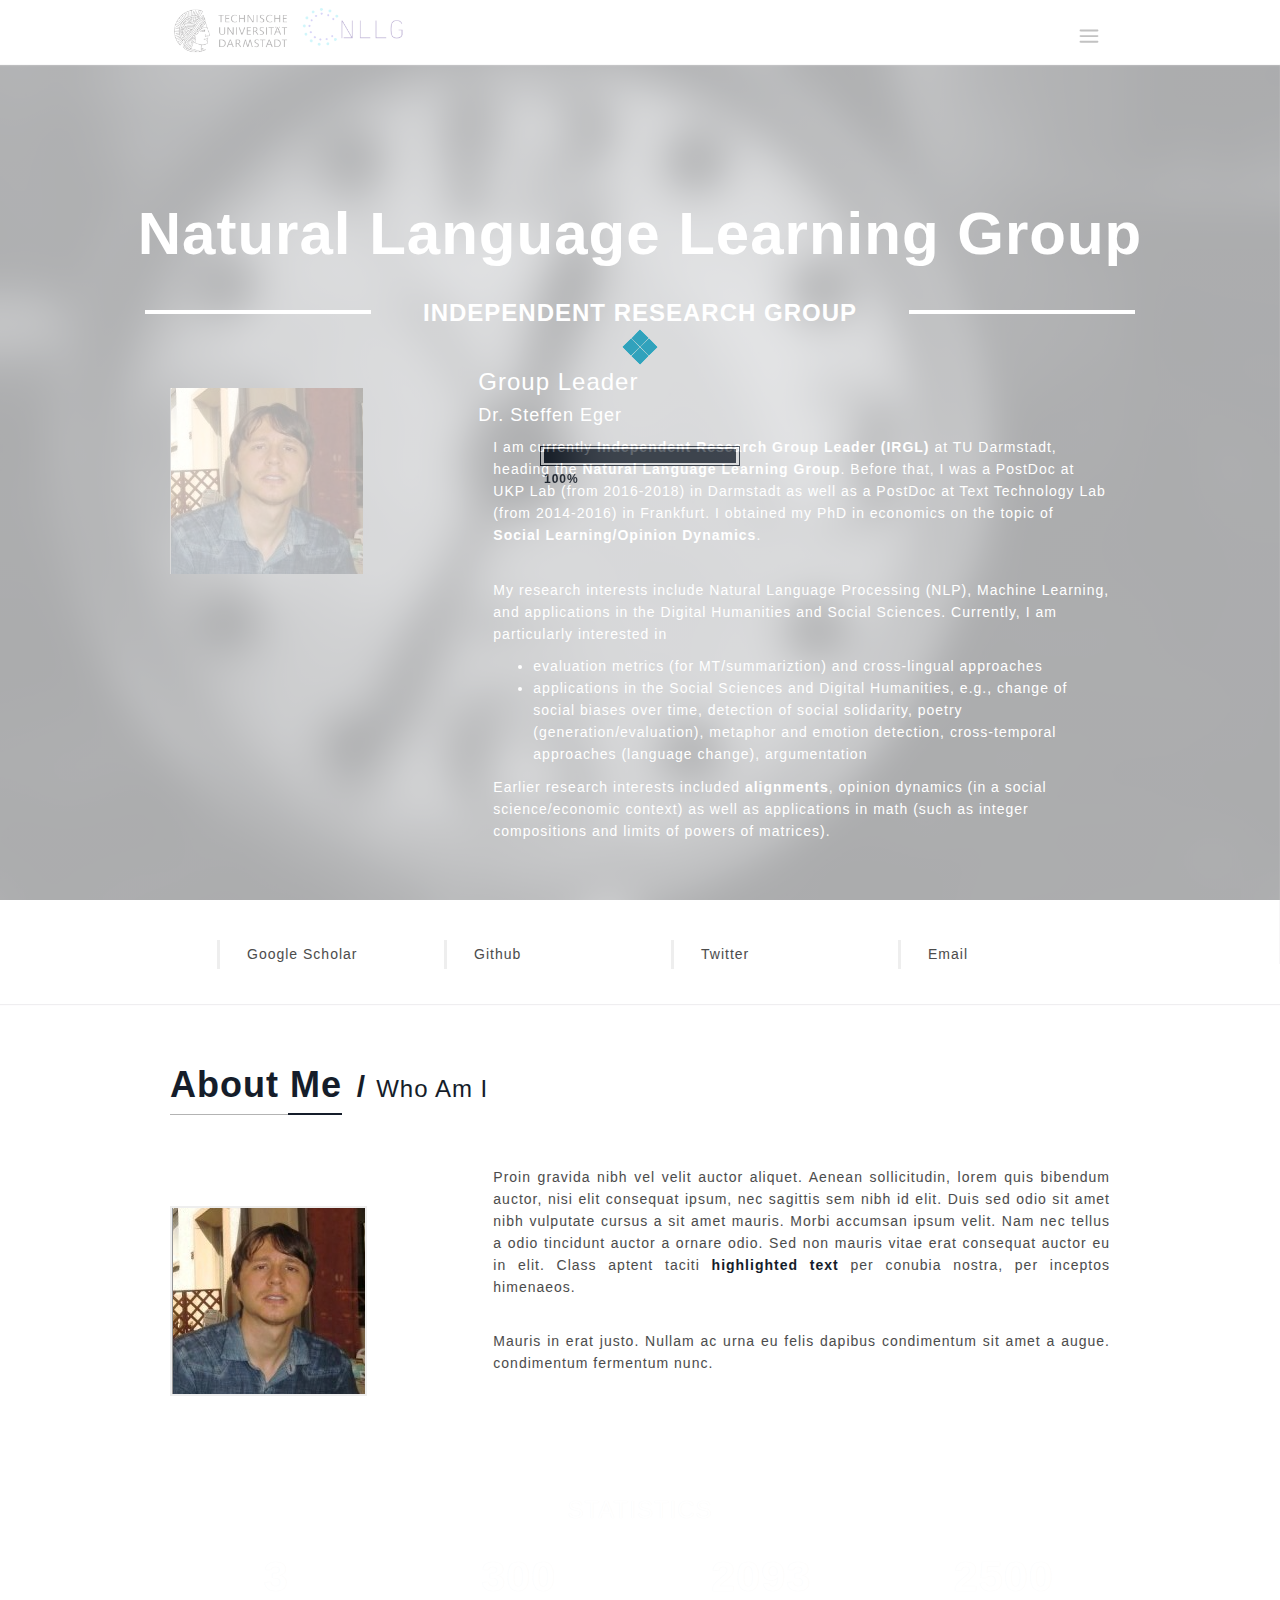
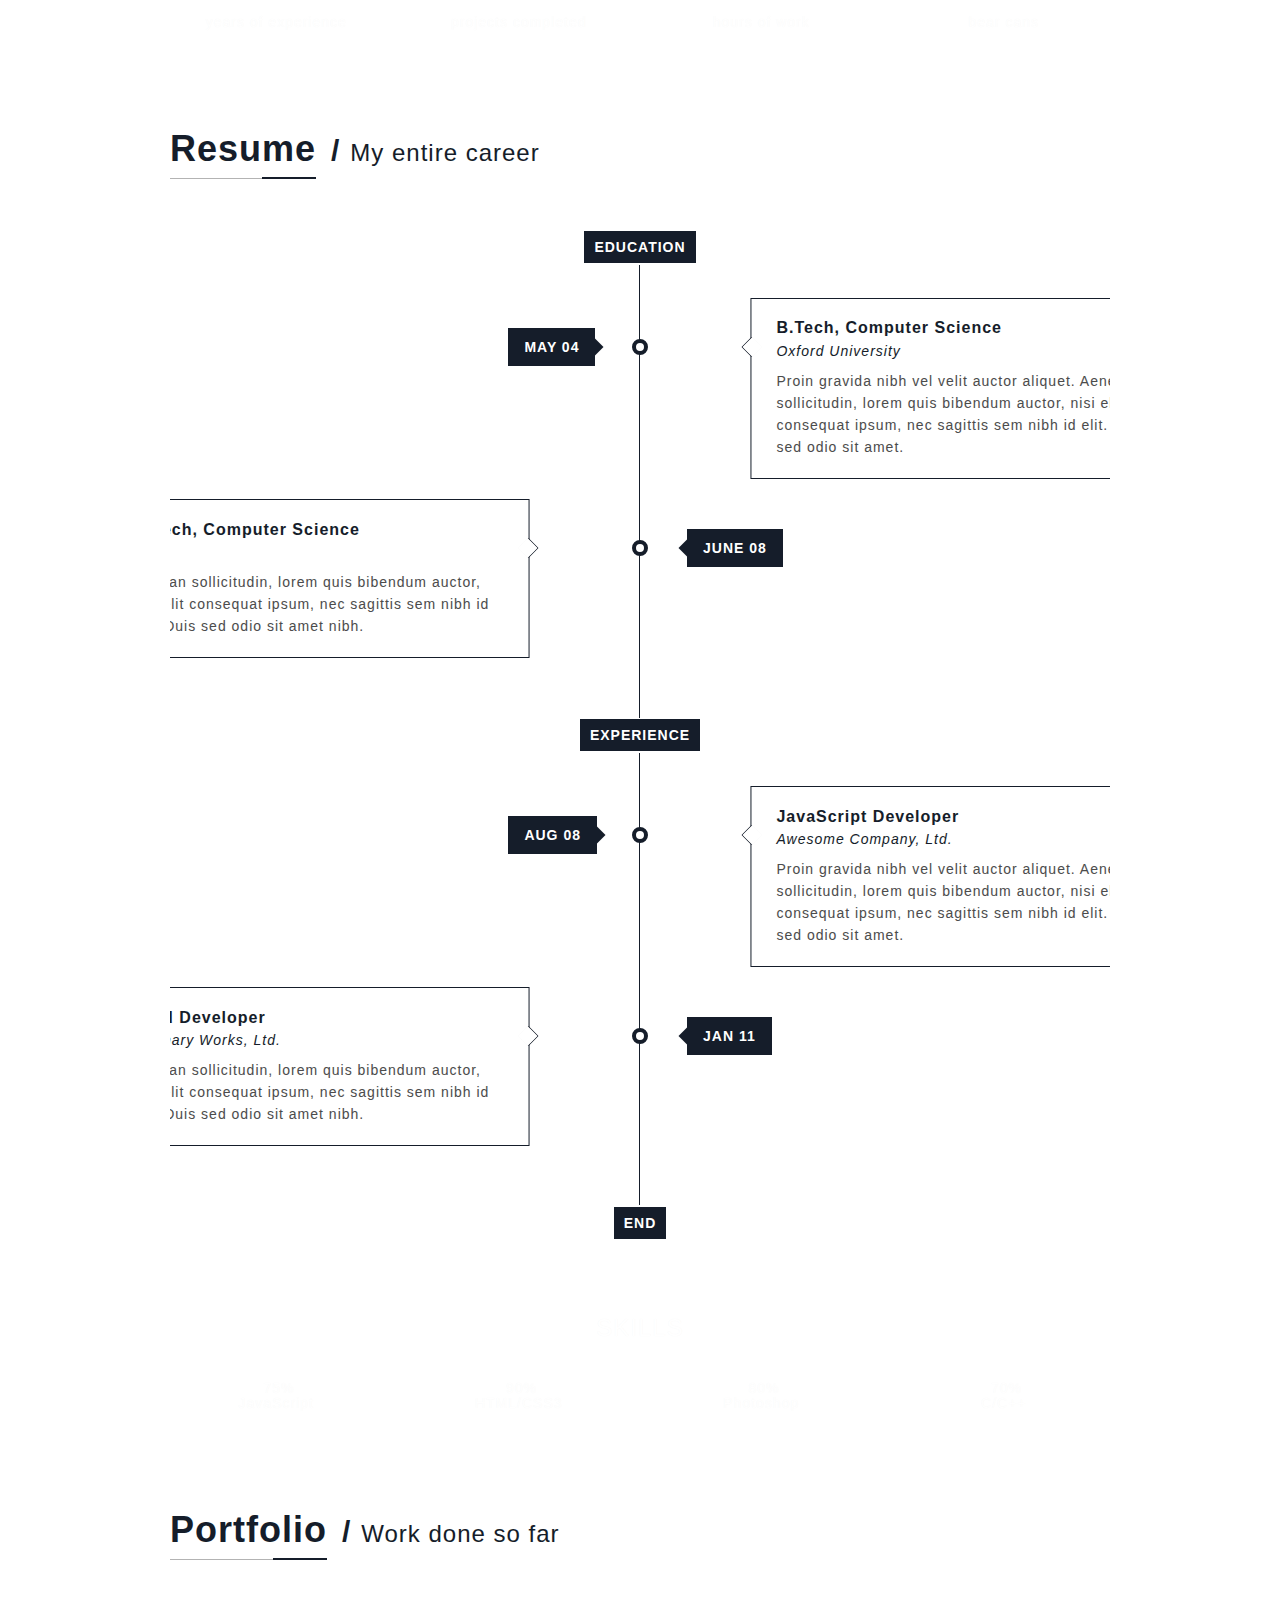
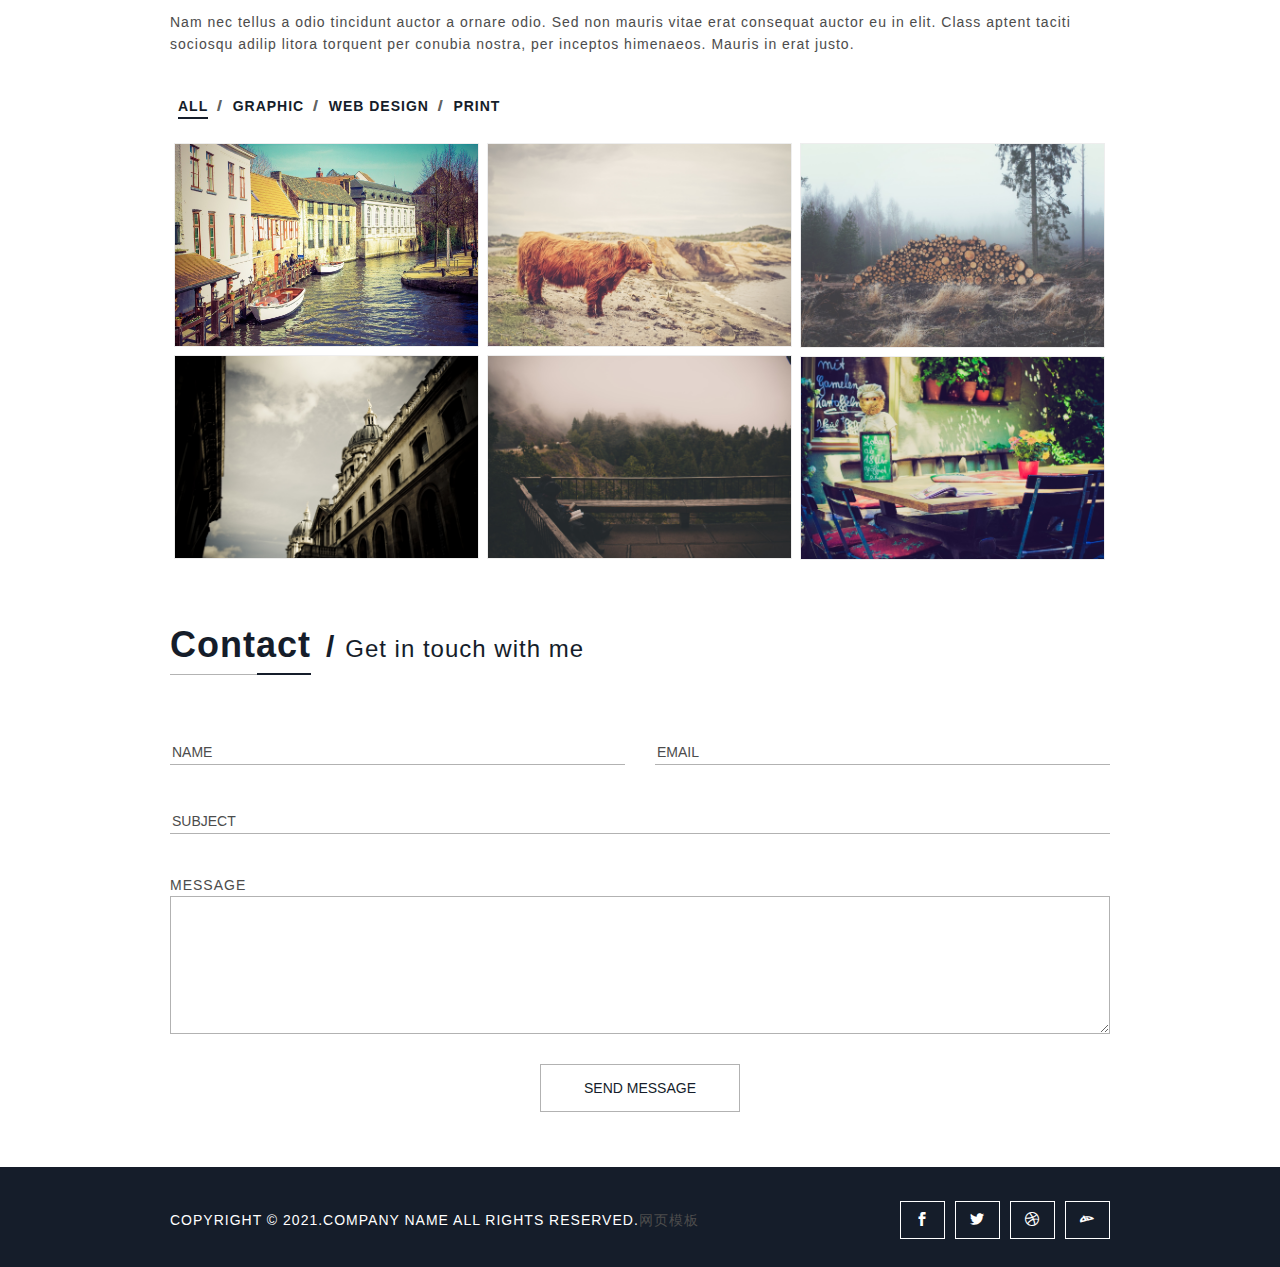
==== web1/index.html @ 16253a41 "1" ====
<!DOCTYPE html>
<html lang="en">

<head>
    <meta charset="utf-8">
    <meta name="viewport" content="width=device-width, initial-scale=1.0">
    <meta name="description" content="SquareRoot-Responsive OnePage Template">
    <meta name="keywords" content="one page, html5, jquery, responsive, squareroot, portfolio, personal">
    <meta name="author" content="solutionportal">
    <title>SquareRoot- Responsive OnePage Template</title>

    <link rel="stylesheet" href="static/css/styles.css">
    <link href="static/css/magnific-popup.css" rel="stylesheet">
    <!-- Main css -->
    <link rel="stylesheet" href="static/css/main.css">
    <link href='static/css/css.css' rel='stylesheet' type='text/css'>
    <script src='static/js/google_analytics_auto.js'></script>
</head>

<body>

    <!-- Preloader Start-->
    <div id="preload">
        <img src="static/picture/preload.gif" alt="preload">
    </div>
    <!-- Preloader End -->

    <header id="header" class="page-head clearfix">
        <div class="container">
            <div class="site-logo">
                <img src="static/picture/logo.png" alt="site-logo">
            </div>
            <nav>
                <ul class="main-nav">
                    <li class="nav-control">
                        <a href="#non" class="e-eleganticons-53">&nbsp;</a>
                        <ul class="inner-nav">
                            <li><a href="#home" class="e-eleganticons-92"><span>Home</span></a></li>
                            <li><a href="#about" class="e-eleganticons-183"><span>About</span></a></li>
                            <li><a href="#resume" class="e-eleganticons-101"><span>Resume</span></a></li>
                            <li><a href="#portfolio" class="e-eleganticons-116"><span>Portfolio</span></a></li>
                            <li><a href="#contact" class="e-eleganticons-99"><span>Contact</span></a></li>
                        </ul>
                    </li>
                </ul>
                <!-- End Nav -->
            </nav>
        </div>
    </header>

    <div class="home" id="home">
        <header class="big-title">
            <h1 class="big-head">Natural Language Learning Group</h1>
            <h3 class="text-sub"><span>Independent Research Group</span></h3>
        </header>
        <div class="container">
            <div class="info row">
                <figure class="col-md-4 col-sm-5 author-pic"><img src="static/picture/author-pic.jpg" alt="author-pic">
                </figure>
                <h3>Group Leader</h3>
                <h4>Dr. Steffen Eger</h4>
                <div class="desc col-md-8 col-sm-7">
                    <p>I am currently
                        <a class="link" href="https://www.informatik.tu-darmstadt.de/aiphes/aiphes/irg_position/index.en.jsp"> <strong>Independent Research Group Leader (IRGL)</strong> </a> at TU Darmstadt, heading the <strong>Natural Language Learning Group</strong>. Before that, I was a PostDoc at UKP Lab (from 2016-2018) in Darmstadt as well as a PostDoc
                        at Text Technology Lab (from 2014-2016) in Frankfurt. I obtained my PhD in economics on the topic of
                        <a class="link" href="http://adiuvaris.org/main.pdf"> <strong>Social Learning/Opinion Dynamics</strong> </a>.
                    </p>
                    <br>
                    <p>My research interests include Natural Language Processing (NLP), Machine Learning, and applications in the Digital Humanities and Social Sciences. Currently, I am particularly interested in
                        <ul>
                            <li>evaluation metrics (for MT/summariztion) and cross-lingual approaches</li>
                            <li>applications in the Social Sciences and Digital Humanities, e.g., change of social biases over time, detection of social solidarity, poetry (generation/evaluation), metaphor and emotion detection, cross-temporal approaches
                                (language change), argumentation
                            </li>
                        </ul>
                        Earlier research interests included
                        <a class="link" href="https://aclanthology.org/D15-1139/"> <strong>alignments</strong> </a>, opinion dynamics (in a social science/economic context) as well as applications in math (such as integer compositions and limits of powers of matrices).
                    </p>
                </div>
            </div>

        </div>

        <!-- later edit
        <div>
            <div class="cv-btn"><a href="https://www.youtube.com/">Download Resume</a></div>
            <div class="learn-more"><a href="#about">learn more</a></div>
        </div>
        -->




    </div>



    <div class="about" id="about">
        <!-- Extra Info -->
        <div class="extra-info">
            <div class="container">
                <ul class="row">
                    <li class="Google Scholar  col-md-3 col-sm-3 col-xs-6">
                        <div class="cv-btn"><a href="https://scholar.google.com/citations?user=TnuqAW0AAAAJ&hl=de&oi=ao">Google Scholar</a></div>
                    </li>
                    <li class="Github  col-md-3 col-sm-3 col-xs-6">
                        <div class="cv-btn"><a href="https://github.com/SteffenEger"><span>Github</span></a></div>
                    </li>
                    <li class="Twitter  col-md-3 col-sm-3 col-xs-6">
                        <div class="cv-btn"><a href="https://twitter.com/egere14"><span>Twitter</span></a></div>
                    </li>
                    <li class="Email  col-md-3 col-sm-3 col-xs-6">
                        <div class="cv-btn"><a href="mailto:eger@aiphes.tu-darmstadt.de?subject=subject text"><span>Email</span></a></div>
                    </li>
                </ul>
            </div>
        </div>
        <!-- Author Info -->
        <div class="author-info container">
            <header class="title">
                <h2>About Me</h2>
                <h3><span>/</span>Who Am I</h3>
            </header>
            <div class="info row">
                <figure class="col-md-4 col-sm-5 author-pic"><img src="static/picture/author-pic.jpg" alt="author-pic">
                </figure>
                <div class="desc col-md-8 col-sm-7">
                    <p>Proin gravida nibh vel velit auctor aliquet. Aenean sollicitudin, lorem quis bibendum auctor, nisi elit consequat ipsum, nec sagittis sem nibh id elit. Duis sed odio sit amet nibh vulputate cursus a sit amet mauris. Morbi accumsan
                        ipsum velit. Nam nec tellus a odio tincidunt auctor a ornare odio. Sed non mauris vitae erat consequat auctor eu in elit. Class aptent taciti
                        <strong>highlighted text</strong> per conubia nostra, per inceptos himenaeos.
                    </p>
                    <br>
                    <p>Mauris in erat justo. Nullam ac urna eu felis dapibus condimentum sit amet a augue. condimentum fermentum nunc.</p>
                </div>
            </div>
        </div>

        <!-- Statistics -->
        <div class="statistics">
            <div class="container">
                <h3 class="title">Statistics</h3>
                <div class="row desc">
                    <div class="col-md-3 col-sm-3 col-xs-6">
                        <span class="num">3</span>
                        <span>years of experience</span>
                    </div>
                    <div class="col-md-3 col-sm-3 col-xs-6">
                        <span class="num">300</span>
                        <span>projects completed</span>
                    </div>
                    <div class="col-md-3 col-sm-3 col-xs-6">
                        <span class="num">2093</span>
                        <span>hours of work</span>
                    </div>
                    <div class="col-md-3 col-sm-3 col-xs-6">
                        <span class="num">2500</span>
                        <span>bear cans</span>
                    </div>
                </div>
            </div>
        </div>
    </div>
    <!-- End About Section -->

    <div class="resume" id="resume">
        <div class="timeline container">
            <header class="title">
                <h2>Resume</h2>
                <h3><span>/</span>My entire career</h3>
            </header>

            <div class="education timeline-cont clearfix">
                <span class="title"><strong>Education</strong></span>
                <div class="group group-1 clearfix">
                    <span class="date">May 04</span>
                    <span class="point-circle"></span>
                    <div class="desc-box">
                        <h4>B.Tech, Computer Science</h4>
                        <span class="sub-title">Oxford University</span>
                        <p>Proin gravida nibh vel velit auctor aliquet. Aenean sollicitudin, lorem quis bibendum auctor, nisi elit consequat ipsum, nec sagittis sem nibh id elit. Duis sed odio sit amet.</p>
                    </div>
                </div>

                <div class="group group-2 group-alter clearfix">
                    <div class="desc-box">
                        <h4>M.Tech, Computer Science</h4>
                        <span class="sub-title">M.I.T</span>
                        <p>Aenean sollicitudin, lorem quis bibendum auctor, nisi elit consequat ipsum, nec sagittis sem nibh id elit. Duis sed odio sit amet nibh.</p>
                    </div>
                    <span class="point-circle"></span>
                    <span class="date">June 08</span>
                </div>
            </div>
            <!-- End Education -->

            <div class="experience timeline-cont clearfix">
                <span class="title"><strong>Experience</strong></span>
                <div class="group group-1 clearfix">
                    <span class="date">Aug 08</span>
                    <span class="point-circle"></span>
                    <div class="desc-box">
                        <h4>JavaScript Developer</h4>
                        <span class="sub-title">Awesome Company, Ltd.</span>
                        <p>Proin gravida nibh vel velit auctor aliquet. Aenean sollicitudin, lorem quis bibendum auctor, nisi elit consequat ipsum, nec sagittis sem nibh id elit. Duis sed odio sit amet.</p>
                    </div>
                </div>

                <div class="group group-2 group-alter clearfix">
                    <div class="desc-box">
                        <h4>Lead Developer</h4>
                        <span class="sub-title">Ordinary Works, Ltd.</span>
                        <p>Aenean sollicitudin, lorem quis bibendum auctor, nisi elit consequat ipsum, nec sagittis sem nibh id elit. Duis sed odio sit amet nibh.</p>
                    </div>
                    <span class="point-circle"></span>
                    <span class="date">Jan 11</span>
                </div>
            </div>
            <!-- End Experience -->

            <div class="end-box clearfix">
                <span class="title"><strong>End</strong></span>
            </div>
        </div>
        <!-- End Timeline -->

        <!-- Skills -->
        <div class="skills">
            <div class="container">
                <h3 class="title">Skills</h3>
                <div class="row">
                    <div class="chart col-md-3 col-sm-6 col-xs-6">
                        <div class="chart-draw" data-percent="75"><em>75%</em></div>
                        <span class="sub">JavaScript</span>
                    </div>

                    <div class="chart col-md-3 col-sm-6 col-xs-6">
                        <div class="chart-draw" data-percent="90"><em>90%</em></div>
                        <span class="sub">HTML/CSS3</span>
                    </div>
                    <div class="chart col-md-3 col-sm-6 col-xs-6">
                        <div class="chart-draw" data-percent="80"><em>80%</em></div>
                        <span class="sub">Photoshop</span>
                    </div>
                    <div class="chart col-md-3 col-sm-6 col-xs-6">
                        <div class="chart-draw" data-percent="70"><em>70%</em></div>
                        <span class="sub">C/C++</span>
                    </div>
                </div>
            </div>
        </div>
        <!-- End Skills -->

    </div>
    <!-- End Resume Section -->

    <div class="portfolio" id="portfolio">
        <div class="works container">
            <header class="title">
                <h2>Portfolio</h2>
                <h3><span>/</span>Work done so far</h3>
            </header>
            <p class="desc">Nam nec tellus a odio tincidunt auctor a ornare odio. Sed non mauris vitae erat consequat auctor eu in elit. Class aptent taciti sociosqu adilip litora torquent per conubia nostra, per inceptos himenaeos. Mauris in erat justo.</p>
            <ul class="filter-menu">
                <li><a href="#non" class="filter-current" data-filter="*">All</a>&nbsp;//&nbsp;</li>
                <li><a href="#non" data-filter=".print">Graphic</a>&nbsp;//&nbsp;</li>
                <li><a href="#non" data-filter=".design">Web Design</a>&nbsp;//&nbsp;</li>
                <li><a href="#non" data-filter=".illustration">Print</a></li>
            </ul>
            <ul class="filter-port row">
                <li class="item print col-md-4 col-sm-6">
                    <figure>
                        <img src="static/picture/1.jpg" alt="placeholder-img">
                        <a href="static/picture/1.jpg" rel="external">Project Title<span><em>subtitle</em></span></a>
                    </figure>
                </li>
                <li class="item design col-md-4 col-sm-6">
                    <figure>
                        <img src="static/picture/2.jpg" alt="placeholder-img">
                        <a href="static/picture/2.jpg" rel="external">Project Title<span><em>subtitle</em></span></a>
                    </figure>
                </li>
                <li class="item illustration col-md-4 col-sm-6">
                    <figure>
                        <img src="static/picture/3.jpg" alt="placeholder-img">
                        <a href="static/picture/3.jpg" rel="external">Project Title<span><em>subtitle</em></span></a>
                    </figure>
                </li>
                <li class="item print col-md-4 col-sm-6">
                    <figure>
                        <img src="static/picture/4.jpg" alt="placeholder-img">
                        <a href="static/picture/4.jpg" rel="external">Project Title<span><em>subtitle</em></span></a>
                    </figure>
                </li>
                <li class="item design col-md-4 col-sm-6">
                    <figure>
                        <img src="static/picture/5.jpg" alt="placeholder-img">
                        <a href="static/picture/6.jpg" rel="external">Project Title<span><em>subtitle</em></span></a>
                    </figure>
                </li>
                <li class="item print col-md-4 col-sm-6">
                    <figure>
                        <img src="static/picture/6.jpg" alt="placeholder-img">
                        <a href="static/picture/6.jpg" rel="external">Project Title<span><em>subtitle</em></span></a>
                    </figure>
                </li>
            </ul>
        </div>
    </div>
    <!-- End Portfolio Section -->


    <div class="contact" id="contact">
        <div class="container">
            <header class="title">
                <h2>Contact</h2>
                <h3><span>/</span>Get in touch with me</h3>
            </header>
            <form id="contact-form" method="post" name="contact-form" action="contact.php" class="contact-form row">
                <div class="inputs col-md-6 col-sm-6 col-xs-6">
                    <input type="text" id="name" name="name" placeholder="NAME">
                </div>
                <div class="inputs col-md-6 col-sm-6 col-xs-6">
                    <input type="email" id="email" name="email" placeholder="EMAIL">
                </div>
                <div class="inputs col-md-12 col-sm-12 col-xs-12">
                    <input type="text" id="subject" name="subject" placeholder="SUBJECT">
                </div>
                <div class="inputs col-md-12 col-sm-12 col-xs-12">
                    <label for="message">Message</label>
                    <textarea id="message" name="message" cols="50" rows="6" placeholder=""></textarea>
                </div>
                <div class="inputs contact-submit"><input type="submit" id="form-submit" value="SEND MESSAGE"></div>
            </form>
        </div>
    </div>
    <!-- End Contact Section -->

    <footer id="footer" class="page-foot clearfix">
        <div class="container">
            <p class="copyright">Copyright &copy; 2021.Company name All rights reserved.<a target="_blank" href="https://sc.chinaz.com/moban/">&#x7F51;&#x9875;&#x6A21;&#x677F;</a></p>
            <ul class="socials">
                <li>
                    <a href="#non" class="e-eleganticons-208"></a>
                </li>
                <li>
                    <a href="#non" class="e-eleganticons-207"></a>
                </li>
                <li>
                    <a href="#non" class="e-eleganticons-13"></a>
                </li>
                <li>
                    <a href="#non" class="e-eleganticons-17"></a>
                </li>
            </ul>
        </div>
    </footer>

    <script src="static/js/jquery-1.10.2.min.js"></script>
    <script src="static/js/preloader.js"></script>
    <script src="static/js/custom.js"></script>
    <!-- For IE9 and below -->
    <!--[if lt IE 10]>
	<script src="js/jquery.placeholder.min.js"></script>
	<script type="text/javascript">
		$('input, textarea').placeholder();
	</script>
<![endif]-->

</body>

</html>
---- web1/static/css/styles.css ----
@font-face {
  font-family: "elegant";
  src:url("../font/elegant.eot");
  src:url("../font/elegant.eot#iefix") format("embedded-opentype"),
    url("../font/elegant.woff") format("woff"),
    url("../font/elegant.ttf") format("truetype"),
    url("http://view.jqueryfuns.com/2014/5/30/552_328fe74c4844c137ad3e8bfd175eb071/fonts/elegant/fonts/elegant.svg#elegant") format("svg");
  font-weight: normal;
  font-style: normal;

}

[data-icon]:before {
  font-family: "elegant" !important;
  content: attr(data-icon);
  font-style: normal !important;
  font-weight: normal !important;
  font-variant: normal !important;
  text-transform: none !important;
  speak: none;
  line-height: 1;
  -webkit-font-smoothing: antialiased;
  -moz-osx-font-smoothing: grayscale;
}

[class^="e-"]:before,
[class*=" e-"]:before {
  font-family: "elegant" !important;
  font-style: normal !important;
  font-weight: normal !important;
  font-variant: normal !important;
  text-transform: none !important;
  speak: none;
  line-height: 1;
  -webkit-font-smoothing: antialiased;
  -moz-osx-font-smoothing: grayscale;
}

.e-eleganticons:before {
  content: "a";
}
.e-eleganticons-1:before {
  content: "b";
}
.e-eleganticons:before {
  content: "a";
}
.e-eleganticons-1:before {
  content: "b";
}
.e-eleganticons-2:before {
  content: "c";
}
.e-eleganticons-3:before {
  content: "d";
}
.e-eleganticons-4:before {
  content: "e";
}
.e-eleganticons-5:before {
  content: "f";
}
.e-eleganticons-6:before {
  content: "g";
}
.e-eleganticons-7:before {
  content: "h";
}
.e-eleganticons-8:before {
  content: "i";
}
.e-eleganticons-9:before {
  content: "j";
}
.e-eleganticons-10:before {
  content: "k";
}
.e-eleganticons-11:before {
  content: "l";
}
.e-eleganticons-12:before {
  content: "m";
}
.e-eleganticons-13:before {
  content: "n";
}
.e-eleganticons-14:before {
  content: "o";
}
.e-eleganticons-15:before {
  content: "p";
}
.e-eleganticons-16:before {
  content: "q";
}
.e-eleganticons-17:before {
  content: "r";
}
.e-eleganticons-18:before {
  content: "s";
}
.e-eleganticons-19:before {
  content: "t";
}
.e-eleganticons-20:before {
  content: "u";
}
.e-eleganticons-21:before {
  content: "v";
}
.e-eleganticons-22:before {
  content: "w";
}
.e-eleganticons-23:before {
  content: "x";
}
.e-eleganticons-24:before {
  content: "y";
}
.e-eleganticons-25:before {
  content: "z";
}
.e-eleganticons-26:before {
  content: "A";
}
.e-eleganticons-27:before {
  content: "B";
}
.e-eleganticons-28:before {
  content: "C";
}
.e-eleganticons-29:before {
  content: "D";
}
.e-eleganticons-30:before {
  content: "E";
}
.e-eleganticons-31:before {
  content: "F";
}
.e-eleganticons-32:before {
  content: "G";
}
.e-eleganticons-33:before {
  content: "H";
}
.e-eleganticons-34:before {
  content: "I";
}
.e-eleganticons-35:before {
  content: "J";
}
.e-eleganticons-36:before {
  content: "K";
}
.e-eleganticons-37:before {
  content: "L";
}
.e-eleganticons-38:before {
  content: "M";
}
.e-eleganticons-39:before {
  content: "N";
}
.e-eleganticons-40:before {
  content: "O";
}
.e-eleganticons-41:before {
  content: "P";
}
.e-eleganticons-42:before {
  content: "Q";
}
.e-eleganticons-43:before {
  content: "R";
}
.e-eleganticons-44:before {
  content: "S";
}
.e-eleganticons-45:before {
  content: "T";
}
.e-eleganticons-46:before {
  content: "U";
}
.e-eleganticons-47:before {
  content: "V";
}
.e-eleganticons-48:before {
  content: "W";
}
.e-eleganticons-49:before {
  content: "X";
}
.e-eleganticons-50:before {
  content: "Y";
}
.e-eleganticons-51:before {
  content: "Z";
}
.e-eleganticons-52:before {
  content: "0";
}
.e-eleganticons-53:before {
  content: "1";
}
.e-eleganticons-54:before {
  content: "2";
}
.e-eleganticons-55:before {
  content: "3";
}
.e-eleganticons-56:before {
  content: "4";
}
.e-eleganticons-57:before {
  content: "5";
}
.e-eleganticons-58:before {
  content: "6";
}
.e-eleganticons-59:before {
  content: "7";
}
.e-eleganticons-60:before {
  content: "8";
}
.e-eleganticons-61:before {
  content: "9";
}
.e-eleganticons-62:before {
  content: "!";
}
.e-eleganticons-63:before {
  content: "\"";
}
.e-eleganticons-64:before {
  content: "#";
}
.e-eleganticons-65:before {
  content: "$";
}
.e-eleganticons-66:before {
  content: "%";
}
.e-eleganticons-67:before {
  content: "&";
}
.e-eleganticons-68:before {
  content: "'";
}
.e-eleganticons-69:before {
  content: "(";
}
.e-eleganticons-70:before {
  content: ")";
}
.e-eleganticons-71:before {
  content: "*";
}
.e-eleganticons-72:before {
  content: "+";
}
.e-eleganticons-73:before {
  content: ",";
}
.e-eleganticons-74:before {
  content: "-";
}
.e-eleganticons-75:before {
  content: ".";
}
.e-eleganticons-76:before {
  content: "/";
}
.e-eleganticons-77:before {
  content: ":";
}
.e-eleganticons-78:before {
  content: ";";
}
.e-eleganticons-79:before {
  content: "<";
}
.e-eleganticons-80:before {
  content: "=";
}
.e-eleganticons-81:before {
  content: ">";
}
.e-eleganticons-82:before {
  content: "?";
}
.e-eleganticons-83:before {
  content: "@";
}
.e-eleganticons-84:before {
  content: "[";
}
.e-eleganticons-85:before {
  content: "]";
}
.e-eleganticons-86:before {
  content: "^";
}
.e-eleganticons-87:before {
  content: "_";
}
.e-eleganticons-88:before {
  content: "`";
}
.e-eleganticons-89:before {
  content: "{";
}
.e-eleganticons-90:before {
  content: "|";
}
.e-eleganticons-91:before {
  content: "}";
}
.e-eleganticons-92:before {
  content: "~";
}
.e-eleganticons-93:before {
  content: "\\";
}
.e-eleganticons-94:before {
  content: "\e000";
}
.e-eleganticons-95:before {
  content: "\e001";
}
.e-eleganticons-96:before {
  content: "\e002";
}
.e-eleganticons-97:before {
  content: "\e003";
}
.e-eleganticons-98:before {
  content: "\e004";
}
.e-eleganticons-99:before {
  content: "\e005";
}
.e-eleganticons-100:before {
  content: "\e006";
}
.e-eleganticons-101:before {
  content: "\e007";
}
.e-eleganticons-102:before {
  content: "\e008";
}
.e-eleganticons-103:before {
  content: "\e009";
}
.e-eleganticons-104:before {
  content: "\e00a";
}
.e-eleganticons-105:before {
  content: "\e00b";
}
.e-eleganticons-106:before {
  content: "\e00c";
}
.e-eleganticons-107:before {
  content: "\e00d";
}
.e-eleganticons-108:before {
  content: "\e00e";
}
.e-eleganticons-109:before {
  content: "\e00f";
}
.e-eleganticons-110:before {
  content: "\e010";
}
.e-eleganticons-111:before {
  content: "\e011";
}
.e-eleganticons-112:before {
  content: "\e012";
}
.e-eleganticons-113:before {
  content: "\e013";
}
.e-eleganticons-114:before {
  content: "\e014";
}
.e-eleganticons-115:before {
  content: "\e015";
}
.e-eleganticons-116:before {
  content: "\e016";
}
.e-eleganticons-117:before {
  content: "\e017";
}
.e-eleganticons-118:before {
  content: "\e018";
}
.e-eleganticons-119:before {
  content: "\e019";
}
.e-eleganticons-120:before {
  content: "\e01a";
}
.e-eleganticons-121:before {
  content: "\e01b";
}
.e-eleganticons-122:before {
  content: "\e01c";
}
.e-eleganticons-123:before {
  content: "\e01d";
}
.e-eleganticons-124:before {
  content: "\e01e";
}
.e-eleganticons-125:before {
  content: "\e01f";
}
.e-eleganticons-126:before {
  content: "\e020";
}
.e-eleganticons-127:before {
  content: "\e021";
}
.e-eleganticons-128:before {
  content: "\e022";
}
.e-eleganticons-129:before {
  content: "\e023";
}
.e-eleganticons-130:before {
  content: "\e024";
}
.e-eleganticons-131:before {
  content: "\e025";
}
.e-eleganticons-132:before {
  content: "\e026";
}
.e-eleganticons-133:before {
  content: "\e027";
}
.e-eleganticons-134:before {
  content: "\e028";
}
.e-eleganticons-135:before {
  content: "\e029";
}
.e-eleganticons-136:before {
  content: "\e02a";
}
.e-eleganticons-137:before {
  content: "\e02b";
}
.e-eleganticons-138:before {
  content: "\e02c";
}
.e-eleganticons-139:before {
  content: "\e02d";
}
.e-eleganticons-140:before {
  content: "\e02e";
}
.e-eleganticons-141:before {
  content: "\e02f";
}
.e-eleganticons-142:before {
  content: "\e030";
}
.e-eleganticons-143:before {
  content: "\e031";
}
.e-eleganticons-144:before {
  content: "\e032";
}
.e-eleganticons-145:before {
  content: "\e033";
}
.e-eleganticons-146:before {
  content: "\e034";
}
.e-eleganticons-147:before {
  content: "\e035";
}
.e-eleganticons-148:before {
  content: "\e036";
}
.e-eleganticons-149:before {
  content: "\e037";
}
.e-eleganticons-150:before {
  content: "\e038";
}
.e-eleganticons-151:before {
  content: "\e039";
}
.e-eleganticons-152:before {
  content: "\e03a";
}
.e-eleganticons-153:before {
  content: "\e03b";
}
.e-eleganticons-154:before {
  content: "\e03c";
}
.e-eleganticons-155:before {
  content: "\e03d";
}
.e-eleganticons-156:before {
  content: "\e03e";
}
.e-eleganticons-157:before {
  content: "\e03f";
}
.e-eleganticons-158:before {
  content: "\e040";
}
.e-eleganticons-159:before {
  content: "\e041";
}
.e-eleganticons-160:before {
  content: "\e042";
}
.e-eleganticons-161:before {
  content: "\e043";
}
.e-eleganticons-162:before {
  content: "\e044";
}
.e-eleganticons-163:before {
  content: "\e045";
}
.e-eleganticons-164:before {
  content: "\e046";
}
.e-eleganticons-165:before {
  content: "\e047";
}
.e-eleganticons-166:before {
  content: "\e048";
}
.e-eleganticons-167:before {
  content: "\e049";
}
.e-eleganticons-168:before {
  content: "\e04a";
}
.e-eleganticons-169:before {
  content: "\e04b";
}
.e-eleganticons-170:before {
  content: "\e04c";
}
.e-eleganticons-171:before {
  content: "\e04d";
}
.e-eleganticons-172:before {
  content: "\e04e";
}
.e-eleganticons-173:before {
  content: "\e04f";
}
.e-eleganticons-174:before {
  content: "\e050";
}
.e-eleganticons-175:before {
  content: "\e051";
}
.e-eleganticons-176:before {
  content: "\e052";
}
.e-eleganticons-177:before {
  content: "\e053";
}
.e-eleganticons-178:before {
  content: "\e054";
}
.e-eleganticons-179:before {
  content: "\e055";
}
.e-eleganticons-180:before {
  content: "\e056";
}
.e-eleganticons-181:before {
  content: "\e057";
}
.e-eleganticons-182:before {
  content: "\e058";
}
.e-eleganticons-183:before {
  content: "\e059";
}
.e-eleganticons-184:before {
  content: "\e05a";
}
.e-eleganticons-185:before {
  content: "\e05b";
}
.e-eleganticons-186:before {
  content: "\e05c";
}
.e-eleganticons-187:before {
  content: "\e05d";
}
.e-eleganticons-188:before {
  content: "\e05e";
}
.e-eleganticons-189:before {
  content: "\e05f";
}
.e-eleganticons-190:before {
  content: "\e060";
}
.e-eleganticons-191:before {
  content: "\e061";
}
.e-eleganticons-192:before {
  content: "\e062";
}
.e-eleganticons-193:before {
  content: "\e063";
}
.e-eleganticons-194:before {
  content: "\e064";
}
.e-eleganticons-195:before {
  content: "\e065";
}
.e-eleganticons-196:before {
  content: "\e066";
}
.e-eleganticons-197:before {
  content: "\e067";
}
.e-eleganticons-198:before {
  content: "\e068";
}
.e-eleganticons-199:before {
  content: "\e069";
}
.e-eleganticons-200:before {
  content: "\e06a";
}
.e-eleganticons-201:before {
  content: "\e06b";
}
.e-eleganticons-202:before {
  content: "\e06c";
}
.e-eleganticons-203:before {
  content: "\e06d";
}
.e-eleganticons-204:before {
  content: "\e06e";
}
.e-eleganticons-205:before {
  content: "\e06f";
}
.e-eleganticons-206:before {
  content: "\e070";
}
.e-eleganticons-207:before {
  content: "\e071";
}
.e-eleganticons-208:before {
  content: "\e072";
}
.e-eleganticons-209:before {
  content: "\e073";
}
.e-eleganticons-210:before {
  content: "\e074";
}
---- web1/static/css/css.css ----
/* cyrillic-ext */
@font-face {
  font-family: 'Open Sans';
  font-style: italic;
  font-weight: 300;
  font-stretch: 100%;
  src: url(../font/memtYaGs126MiZpBA-UFUIcVXSCEkx2cmqvXlWqWtE6F15M.woff2) format('woff2');
  unicode-range: U+0460-052F, U+1C80-1C88, U+20B4, U+2DE0-2DFF, U+A640-A69F, U+FE2E-FE2F;
}
/* cyrillic */
@font-face {
  font-family: 'Open Sans';
  font-style: italic;
  font-weight: 300;
  font-stretch: 100%;
  src: url(../font/memtYaGs126MiZpBA-UFUIcVXSCEkx2cmqvXlWqWvU6F15M.woff2) format('woff2');
  unicode-range: U+0400-045F, U+0490-0491, U+04B0-04B1, U+2116;
}
/* greek-ext */
@font-face {
  font-family: 'Open Sans';
  font-style: italic;
  font-weight: 300;
  font-stretch: 100%;
  src: url(../font/memtYaGs126MiZpBA-UFUIcVXSCEkx2cmqvXlWqWtU6F15M.woff2) format('woff2');
  unicode-range: U+1F00-1FFF;
}
/* greek */
@font-face {
  font-family: 'Open Sans';
  font-style: italic;
  font-weight: 300;
  font-stretch: 100%;
  src: url(../font/memtYaGs126MiZpBA-UFUIcVXSCEkx2cmqvXlWqWuk6F15M.woff2) format('woff2');
  unicode-range: U+0370-03FF;
}
/* hebrew */
@font-face {
  font-family: 'Open Sans';
  font-style: italic;
  font-weight: 300;
  font-stretch: 100%;
  src: url(../font/memtYaGs126MiZpBA-UFUIcVXSCEkx2cmqvXlWqWu06F15M.woff2) format('woff2');
  unicode-range: U+0590-05FF, U+20AA, U+25CC, U+FB1D-FB4F;
}
/* vietnamese */
@font-face {
  font-family: 'Open Sans';
  font-style: italic;
  font-weight: 300;
  font-stretch: 100%;
  src: url(../font/memtYaGs126MiZpBA-UFUIcVXSCEkx2cmqvXlWqWtk6F15M.woff2) format('woff2');
  unicode-range: U+0102-0103, U+0110-0111, U+0128-0129, U+0168-0169, U+01A0-01A1, U+01AF-01B0, U+1EA0-1EF9, U+20AB;
}
/* latin-ext */
@font-face {
  font-family: 'Open Sans';
  font-style: italic;
  font-weight: 300;
  font-stretch: 100%;
  src: url(../font/memtYaGs126MiZpBA-UFUIcVXSCEkx2cmqvXlWqWt06F15M.woff2) format('woff2');
  unicode-range: U+0100-024F, U+0259, U+1E00-1EFF, U+2020, U+20A0-20AB, U+20AD-20CF, U+2113, U+2C60-2C7F, U+A720-A7FF;
}
/* latin */
@font-face {
  font-family: 'Open Sans';
  font-style: italic;
  font-weight: 300;
  font-stretch: 100%;
  src: url(../font/memtYaGs126MiZpBA-UFUIcVXSCEkx2cmqvXlWqWuU6F.woff2) format('woff2');
  unicode-range: U+0000-00FF, U+0131, U+0152-0153, U+02BB-02BC, U+02C6, U+02DA, U+02DC, U+2000-206F, U+2074, U+20AC, U+2122, U+2191, U+2193, U+2212, U+2215, U+FEFF, U+FFFD;
}
/* cyrillic-ext */
@font-face {
  font-family: 'Open Sans';
  font-style: italic;
  font-weight: 400;
  font-stretch: 100%;
  src: url(../font/memtYaGs126MiZpBA-UFUIcVXSCEkx2cmqvXlWqWtE6F15M.woff2) format('woff2');
  unicode-range: U+0460-052F, U+1C80-1C88, U+20B4, U+2DE0-2DFF, U+A640-A69F, U+FE2E-FE2F;
}
/* cyrillic */
@font-face {
  font-family: 'Open Sans';
  font-style: italic;
  font-weight: 400;
  font-stretch: 100%;
  src: url(../font/memtYaGs126MiZpBA-UFUIcVXSCEkx2cmqvXlWqWvU6F15M.woff2) format('woff2');
  unicode-range: U+0400-045F, U+0490-0491, U+04B0-04B1, U+2116;
}
/* greek-ext */
@font-face {
  font-family: 'Open Sans';
  font-style: italic;
  font-weight: 400;
  font-stretch: 100%;
  src: url(../font/memtYaGs126MiZpBA-UFUIcVXSCEkx2cmqvXlWqWtU6F15M.woff2) format('woff2');
  unicode-range: U+1F00-1FFF;
}
/* greek */
@font-face {
  font-family: 'Open Sans';
  font-style: italic;
  font-weight: 400;
  font-stretch: 100%;
  src: url(../font/memtYaGs126MiZpBA-UFUIcVXSCEkx2cmqvXlWqWuk6F15M.woff2) format('woff2');
  unicode-range: U+0370-03FF;
}
/* hebrew */
@font-face {
  font-family: 'Open Sans';
  font-style: italic;
  font-weight: 400;
  font-stretch: 100%;
  src: url(../font/memtYaGs126MiZpBA-UFUIcVXSCEkx2cmqvXlWqWu06F15M.woff2) format('woff2');
  unicode-range: U+0590-05FF, U+20AA, U+25CC, U+FB1D-FB4F;
}
/* vietnamese */
@font-face {
  font-family: 'Open Sans';
  font-style: italic;
  font-weight: 400;
  font-stretch: 100%;
  src: url(../font/memtYaGs126MiZpBA-UFUIcVXSCEkx2cmqvXlWqWtk6F15M.woff2) format('woff2');
  unicode-range: U+0102-0103, U+0110-0111, U+0128-0129, U+0168-0169, U+01A0-01A1, U+01AF-01B0, U+1EA0-1EF9, U+20AB;
}
/* latin-ext */
@font-face {
  font-family: 'Open Sans';
  font-style: italic;
  font-weight: 400;
  font-stretch: 100%;
  src: url(../font/memtYaGs126MiZpBA-UFUIcVXSCEkx2cmqvXlWqWt06F15M.woff2) format('woff2');
  unicode-range: U+0100-024F, U+0259, U+1E00-1EFF, U+2020, U+20A0-20AB, U+20AD-20CF, U+2113, U+2C60-2C7F, U+A720-A7FF;
}
/* latin */
@font-face {
  font-family: 'Open Sans';
  font-style: italic;
  font-weight: 400;
  font-stretch: 100%;
  src: url(../font/memtYaGs126MiZpBA-UFUIcVXSCEkx2cmqvXlWqWuU6F.woff2) format('woff2');
  unicode-range: U+0000-00FF, U+0131, U+0152-0153, U+02BB-02BC, U+02C6, U+02DA, U+02DC, U+2000-206F, U+2074, U+20AC, U+2122, U+2191, U+2193, U+2212, U+2215, U+FEFF, U+FFFD;
}
/* cyrillic-ext */
@font-face {
  font-family: 'Open Sans';
  font-style: italic;
  font-weight: 600;
  font-stretch: 100%;
  src: url(../font/memtYaGs126MiZpBA-UFUIcVXSCEkx2cmqvXlWqWtE6F15M.woff2) format('woff2');
  unicode-range: U+0460-052F, U+1C80-1C88, U+20B4, U+2DE0-2DFF, U+A640-A69F, U+FE2E-FE2F;
}
/* cyrillic */
@font-face {
  font-family: 'Open Sans';
  font-style: italic;
  font-weight: 600;
  font-stretch: 100%;
  src: url(../font/memtYaGs126MiZpBA-UFUIcVXSCEkx2cmqvXlWqWvU6F15M.woff2) format('woff2');
  unicode-range: U+0400-045F, U+0490-0491, U+04B0-04B1, U+2116;
}
/* greek-ext */
@font-face {
  font-family: 'Open Sans';
  font-style: italic;
  font-weight: 600;
  font-stretch: 100%;
  src: url(../font/memtYaGs126MiZpBA-UFUIcVXSCEkx2cmqvXlWqWtU6F15M.woff2) format('woff2');
  unicode-range: U+1F00-1FFF;
}
/* greek */
@font-face {
  font-family: 'Open Sans';
  font-style: italic;
  font-weight: 600;
  font-stretch: 100%;
  src: url(../font/memtYaGs126MiZpBA-UFUIcVXSCEkx2cmqvXlWqWuk6F15M.woff2) format('woff2');
  unicode-range: U+0370-03FF;
}
/* hebrew */
@font-face {
  font-family: 'Open Sans';
  font-style: italic;
  font-weight: 600;
  font-stretch: 100%;
  src: url(../font/memtYaGs126MiZpBA-UFUIcVXSCEkx2cmqvXlWqWu06F15M.woff2) format('woff2');
  unicode-range: U+0590-05FF, U+20AA, U+25CC, U+FB1D-FB4F;
}
/* vietnamese */
@font-face {
  font-family: 'Open Sans';
  font-style: italic;
  font-weight: 600;
  font-stretch: 100%;
  src: url(../font/memtYaGs126MiZpBA-UFUIcVXSCEkx2cmqvXlWqWtk6F15M.woff2) format('woff2');
  unicode-range: U+0102-0103, U+0110-0111, U+0128-0129, U+0168-0169, U+01A0-01A1, U+01AF-01B0, U+1EA0-1EF9, U+20AB;
}
/* latin-ext */
@font-face {
  font-family: 'Open Sans';
  font-style: italic;
  font-weight: 600;
  font-stretch: 100%;
  src: url(../font/memtYaGs126MiZpBA-UFUIcVXSCEkx2cmqvXlWqWt06F15M.woff2) format('woff2');
  unicode-range: U+0100-024F, U+0259, U+1E00-1EFF, U+2020, U+20A0-20AB, U+20AD-20CF, U+2113, U+2C60-2C7F, U+A720-A7FF;
}
/* latin */
@font-face {
  font-family: 'Open Sans';
  font-style: italic;
  font-weight: 600;
  font-stretch: 100%;
  src: url(../font/memtYaGs126MiZpBA-UFUIcVXSCEkx2cmqvXlWqWuU6F.woff2) format('woff2');
  unicode-range: U+0000-00FF, U+0131, U+0152-0153, U+02BB-02BC, U+02C6, U+02DA, U+02DC, U+2000-206F, U+2074, U+20AC, U+2122, U+2191, U+2193, U+2212, U+2215, U+FEFF, U+FFFD;
}
/* cyrillic-ext */
@font-face {
  font-family: 'Open Sans';
  font-style: italic;
  font-weight: 700;
  font-stretch: 100%;
  src: url(../font/memtYaGs126MiZpBA-UFUIcVXSCEkx2cmqvXlWqWtE6F15M.woff2) format('woff2');
  unicode-range: U+0460-052F, U+1C80-1C88, U+20B4, U+2DE0-2DFF, U+A640-A69F, U+FE2E-FE2F;
}
/* cyrillic */
@font-face {
  font-family: 'Open Sans';
  font-style: italic;
  font-weight: 700;
  font-stretch: 100%;
  src: url(../font/memtYaGs126MiZpBA-UFUIcVXSCEkx2cmqvXlWqWvU6F15M.woff2) format('woff2');
  unicode-range: U+0400-045F, U+0490-0491, U+04B0-04B1, U+2116;
}
/* greek-ext */
@font-face {
  font-family: 'Open Sans';
  font-style: italic;
  font-weight: 700;
  font-stretch: 100%;
  src: url(../font/memtYaGs126MiZpBA-UFUIcVXSCEkx2cmqvXlWqWtU6F15M.woff2) format('woff2');
  unicode-range: U+1F00-1FFF;
}
/* greek */
@font-face {
  font-family: 'Open Sans';
  font-style: italic;
  font-weight: 700;
  font-stretch: 100%;
  src: url(../font/memtYaGs126MiZpBA-UFUIcVXSCEkx2cmqvXlWqWuk6F15M.woff2) format('woff2');
  unicode-range: U+0370-03FF;
}
/* hebrew */
@font-face {
  font-family: 'Open Sans';
  font-style: italic;
  font-weight: 700;
  font-stretch: 100%;
  src: url(../font/memtYaGs126MiZpBA-UFUIcVXSCEkx2cmqvXlWqWu06F15M.woff2) format('woff2');
  unicode-range: U+0590-05FF, U+20AA, U+25CC, U+FB1D-FB4F;
}
/* vietnamese */
@font-face {
  font-family: 'Open Sans';
  font-style: italic;
  font-weight: 700;
  font-stretch: 100%;
  src: url(../font/memtYaGs126MiZpBA-UFUIcVXSCEkx2cmqvXlWqWtk6F15M.woff2) format('woff2');
  unicode-range: U+0102-0103, U+0110-0111, U+0128-0129, U+0168-0169, U+01A0-01A1, U+01AF-01B0, U+1EA0-1EF9, U+20AB;
}
/* latin-ext */
@font-face {
  font-family: 'Open Sans';
  font-style: italic;
  font-weight: 700;
  font-stretch: 100%;
  src: url(../font/memtYaGs126MiZpBA-UFUIcVXSCEkx2cmqvXlWqWt06F15M.woff2) format('woff2');
  unicode-range: U+0100-024F, U+0259, U+1E00-1EFF, U+2020, U+20A0-20AB, U+20AD-20CF, U+2113, U+2C60-2C7F, U+A720-A7FF;
}
/* latin */
@font-face {
  font-family: 'Open Sans';
  font-style: italic;
  font-weight: 700;
  font-stretch: 100%;
  src: url(../font/memtYaGs126MiZpBA-UFUIcVXSCEkx2cmqvXlWqWuU6F.woff2) format('woff2');
  unicode-range: U+0000-00FF, U+0131, U+0152-0153, U+02BB-02BC, U+02C6, U+02DA, U+02DC, U+2000-206F, U+2074, U+20AC, U+2122, U+2191, U+2193, U+2212, U+2215, U+FEFF, U+FFFD;
}
/* cyrillic-ext */
@font-face {
  font-family: 'Open Sans';
  font-style: italic;
  font-weight: 800;
  font-stretch: 100%;
  src: url(../font/memtYaGs126MiZpBA-UFUIcVXSCEkx2cmqvXlWqWtE6F15M.woff2) format('woff2');
  unicode-range: U+0460-052F, U+1C80-1C88, U+20B4, U+2DE0-2DFF, U+A640-A69F, U+FE2E-FE2F;
}
/* cyrillic */
@font-face {
  font-family: 'Open Sans';
  font-style: italic;
  font-weight: 800;
  font-stretch: 100%;
  src: url(../font/memtYaGs126MiZpBA-UFUIcVXSCEkx2cmqvXlWqWvU6F15M.woff2) format('woff2');
  unicode-range: U+0400-045F, U+0490-0491, U+04B0-04B1, U+2116;
}
/* greek-ext */
@font-face {
  font-family: 'Open Sans';
  font-style: italic;
  font-weight: 800;
  font-stretch: 100%;
  src: url(../font/memtYaGs126MiZpBA-UFUIcVXSCEkx2cmqvXlWqWtU6F15M.woff2) format('woff2');
  unicode-range: U+1F00-1FFF;
}
/* greek */
@font-face {
  font-family: 'Open Sans';
  font-style: italic;
  font-weight: 800;
  font-stretch: 100%;
  src: url(../font/memtYaGs126MiZpBA-UFUIcVXSCEkx2cmqvXlWqWuk6F15M.woff2) format('woff2');
  unicode-range: U+0370-03FF;
}
/* hebrew */
@font-face {
  font-family: 'Open Sans';
  font-style: italic;
  font-weight: 800;
  font-stretch: 100%;
  src: url(../font/memtYaGs126MiZpBA-UFUIcVXSCEkx2cmqvXlWqWu06F15M.woff2) format('woff2');
  unicode-range: U+0590-05FF, U+20AA, U+25CC, U+FB1D-FB4F;
}
/* vietnamese */
@font-face {
  font-family: 'Open Sans';
  font-style: italic;
  font-weight: 800;
  font-stretch: 100%;
  src: url(../font/memtYaGs126MiZpBA-UFUIcVXSCEkx2cmqvXlWqWtk6F15M.woff2) format('woff2');
  unicode-range: U+0102-0103, U+0110-0111, U+0128-0129, U+0168-0169, U+01A0-01A1, U+01AF-01B0, U+1EA0-1EF9, U+20AB;
}
/* latin-ext */
@font-face {
  font-family: 'Open Sans';
  font-style: italic;
  font-weight: 800;
  font-stretch: 100%;
  src: url(../font/memtYaGs126MiZpBA-UFUIcVXSCEkx2cmqvXlWqWt06F15M.woff2) format('woff2');
  unicode-range: U+0100-024F, U+0259, U+1E00-1EFF, U+2020, U+20A0-20AB, U+20AD-20CF, U+2113, U+2C60-2C7F, U+A720-A7FF;
}
/* latin */
@font-face {
  font-family: 'Open Sans';
  font-style: italic;
  font-weight: 800;
  font-stretch: 100%;
  src: url(../font/memtYaGs126MiZpBA-UFUIcVXSCEkx2cmqvXlWqWuU6F.woff2) format('woff2');
  unicode-range: U+0000-00FF, U+0131, U+0152-0153, U+02BB-02BC, U+02C6, U+02DA, U+02DC, U+2000-206F, U+2074, U+20AC, U+2122, U+2191, U+2193, U+2212, U+2215, U+FEFF, U+FFFD;
}
/* cyrillic-ext */
@font-face {
  font-family: 'Open Sans';
  font-style: normal;
  font-weight: 300;
  font-stretch: 100%;
  src: url(../font/memvYaGs126MiZpBA-UvWbX2vVnXBbObj2OVTSKmu1aB.woff2) format('woff2');
  unicode-range: U+0460-052F, U+1C80-1C88, U+20B4, U+2DE0-2DFF, U+A640-A69F, U+FE2E-FE2F;
}
/* cyrillic */
@font-face {
  font-family: 'Open Sans';
  font-style: normal;
  font-weight: 300;
  font-stretch: 100%;
  src: url(../font/memvYaGs126MiZpBA-UvWbX2vVnXBbObj2OVTSumu1aB.woff2) format('woff2');
  unicode-range: U+0400-045F, U+0490-0491, U+04B0-04B1, U+2116;
}
/* greek-ext */
@font-face {
  font-family: 'Open Sans';
  font-style: normal;
  font-weight: 300;
  font-stretch: 100%;
  src: url(../font/memvYaGs126MiZpBA-UvWbX2vVnXBbObj2OVTSOmu1aB.woff2) format('woff2');
  unicode-range: U+1F00-1FFF;
}
/* greek */
@font-face {
  font-family: 'Open Sans';
  font-style: normal;
  font-weight: 300;
  font-stretch: 100%;
  src: url(../font/memvYaGs126MiZpBA-UvWbX2vVnXBbObj2OVTSymu1aB.woff2) format('woff2');
  unicode-range: U+0370-03FF;
}
/* hebrew */
@font-face {
  font-family: 'Open Sans';
  font-style: normal;
  font-weight: 300;
  font-stretch: 100%;
  src: url(../font/memvYaGs126MiZpBA-UvWbX2vVnXBbObj2OVTS2mu1aB.woff2) format('woff2');
  unicode-range: U+0590-05FF, U+20AA, U+25CC, U+FB1D-FB4F;
}
/* vietnamese */
@font-face {
  font-family: 'Open Sans';
  font-style: normal;
  font-weight: 300;
  font-stretch: 100%;
  src: url(../font/memvYaGs126MiZpBA-UvWbX2vVnXBbObj2OVTSCmu1aB.woff2) format('woff2');
  unicode-range: U+0102-0103, U+0110-0111, U+0128-0129, U+0168-0169, U+01A0-01A1, U+01AF-01B0, U+1EA0-1EF9, U+20AB;
}
/* latin-ext */
@font-face {
  font-family: 'Open Sans';
  font-style: normal;
  font-weight: 300;
  font-stretch: 100%;
  src: url(../font/memvYaGs126MiZpBA-UvWbX2vVnXBbObj2OVTSGmu1aB.woff2) format('woff2');
  unicode-range: U+0100-024F, U+0259, U+1E00-1EFF, U+2020, U+20A0-20AB, U+20AD-20CF, U+2113, U+2C60-2C7F, U+A720-A7FF;
}
/* latin */
@font-face {
  font-family: 'Open Sans';
  font-style: normal;
  font-weight: 300;
  font-stretch: 100%;
  src: url(../font/memvYaGs126MiZpBA-UvWbX2vVnXBbObj2OVTS-muw.woff2) format('woff2');
  unicode-range: U+0000-00FF, U+0131, U+0152-0153, U+02BB-02BC, U+02C6, U+02DA, U+02DC, U+2000-206F, U+2074, U+20AC, U+2122, U+2191, U+2193, U+2212, U+2215, U+FEFF, U+FFFD;
}
/* cyrillic-ext */
@font-face {
  font-family: 'Open Sans';
  font-style: normal;
  font-weight: 400;
  font-stretch: 100%;
  src: url(../font/memvYaGs126MiZpBA-UvWbX2vVnXBbObj2OVTSKmu1aB.woff2) format('woff2');
  unicode-range: U+0460-052F, U+1C80-1C88, U+20B4, U+2DE0-2DFF, U+A640-A69F, U+FE2E-FE2F;
}
/* cyrillic */
@font-face {
  font-family: 'Open Sans';
  font-style: normal;
  font-weight: 400;
  font-stretch: 100%;
  src: url(../font/memvYaGs126MiZpBA-UvWbX2vVnXBbObj2OVTSumu1aB.woff2) format('woff2');
  unicode-range: U+0400-045F, U+0490-0491, U+04B0-04B1, U+2116;
}
/* greek-ext */
@font-face {
  font-family: 'Open Sans';
  font-style: normal;
  font-weight: 400;
  font-stretch: 100%;
  src: url(../font/memvYaGs126MiZpBA-UvWbX2vVnXBbObj2OVTSOmu1aB.woff2) format('woff2');
  unicode-range: U+1F00-1FFF;
}
/* greek */
@font-face {
  font-family: 'Open Sans';
  font-style: normal;
  font-weight: 400;
  font-stretch: 100%;
  src: url(../font/memvYaGs126MiZpBA-UvWbX2vVnXBbObj2OVTSymu1aB.woff2) format('woff2');
  unicode-range: U+0370-03FF;
}
/* hebrew */
@font-face {
  font-family: 'Open Sans';
  font-style: normal;
  font-weight: 400;
  font-stretch: 100%;
  src: url(../font/memvYaGs126MiZpBA-UvWbX2vVnXBbObj2OVTS2mu1aB.woff2) format('woff2');
  unicode-range: U+0590-05FF, U+20AA, U+25CC, U+FB1D-FB4F;
}
/* vietnamese */
@font-face {
  font-family: 'Open Sans';
  font-style: normal;
  font-weight: 400;
  font-stretch: 100%;
  src: url(../font/memvYaGs126MiZpBA-UvWbX2vVnXBbObj2OVTSCmu1aB.woff2) format('woff2');
  unicode-range: U+0102-0103, U+0110-0111, U+0128-0129, U+0168-0169, U+01A0-01A1, U+01AF-01B0, U+1EA0-1EF9, U+20AB;
}
/* latin-ext */
@font-face {
  font-family: 'Open Sans';
  font-style: normal;
  font-weight: 400;
  font-stretch: 100%;
  src: url(../font/memvYaGs126MiZpBA-UvWbX2vVnXBbObj2OVTSGmu1aB.woff2) format('woff2');
  unicode-range: U+0100-024F, U+0259, U+1E00-1EFF, U+2020, U+20A0-20AB, U+20AD-20CF, U+2113, U+2C60-2C7F, U+A720-A7FF;
}
/* latin */
@font-face {
  font-family: 'Open Sans';
  font-style: normal;
  font-weight: 400;
  font-stretch: 100%;
  src: url(../font/memvYaGs126MiZpBA-UvWbX2vVnXBbObj2OVTS-muw.woff2) format('woff2');
  unicode-range: U+0000-00FF, U+0131, U+0152-0153, U+02BB-02BC, U+02C6, U+02DA, U+02DC, U+2000-206F, U+2074, U+20AC, U+2122, U+2191, U+2193, U+2212, U+2215, U+FEFF, U+FFFD;
}
/* cyrillic-ext */
@font-face {
  font-family: 'Open Sans';
  font-style: normal;
  font-weight: 600;
  font-stretch: 100%;
  src: url(../font/memvYaGs126MiZpBA-UvWbX2vVnXBbObj2OVTSKmu1aB.woff2) format('woff2');
  unicode-range: U+0460-052F, U+1C80-1C88, U+20B4, U+2DE0-2DFF, U+A640-A69F, U+FE2E-FE2F;
}
/* cyrillic */
@font-face {
  font-family: 'Open Sans';
  font-style: normal;
  font-weight: 600;
  font-stretch: 100%;
  src: url(../font/memvYaGs126MiZpBA-UvWbX2vVnXBbObj2OVTSumu1aB.woff2) format('woff2');
  unicode-range: U+0400-045F, U+0490-0491, U+04B0-04B1, U+2116;
}
/* greek-ext */
@font-face {
  font-family: 'Open Sans';
  font-style: normal;
  font-weight: 600;
  font-stretch: 100%;
  src: url(../font/memvYaGs126MiZpBA-UvWbX2vVnXBbObj2OVTSOmu1aB.woff2) format('woff2');
  unicode-range: U+1F00-1FFF;
}
/* greek */
@font-face {
  font-family: 'Open Sans';
  font-style: normal;
  font-weight: 600;
  font-stretch: 100%;
  src: url(../font/memvYaGs126MiZpBA-UvWbX2vVnXBbObj2OVTSymu1aB.woff2) format('woff2');
  unicode-range: U+0370-03FF;
}
/* hebrew */
@font-face {
  font-family: 'Open Sans';
  font-style: normal;
  font-weight: 600;
  font-stretch: 100%;
  src: url(../font/memvYaGs126MiZpBA-UvWbX2vVnXBbObj2OVTS2mu1aB.woff2) format('woff2');
  unicode-range: U+0590-05FF, U+20AA, U+25CC, U+FB1D-FB4F;
}
/* vietnamese */
@font-face {
  font-family: 'Open Sans';
  font-style: normal;
  font-weight: 600;
  font-stretch: 100%;
  src: url(../font/memvYaGs126MiZpBA-UvWbX2vVnXBbObj2OVTSCmu1aB.woff2) format('woff2');
  unicode-range: U+0102-0103, U+0110-0111, U+0128-0129, U+0168-0169, U+01A0-01A1, U+01AF-01B0, U+1EA0-1EF9, U+20AB;
}
/* latin-ext */
@font-face {
  font-family: 'Open Sans';
  font-style: normal;
  font-weight: 600;
  font-stretch: 100%;
  src: url(../font/memvYaGs126MiZpBA-UvWbX2vVnXBbObj2OVTSGmu1aB.woff2) format('woff2');
  unicode-range: U+0100-024F, U+0259, U+1E00-1EFF, U+2020, U+20A0-20AB, U+20AD-20CF, U+2113, U+2C60-2C7F, U+A720-A7FF;
}
/* latin */
@font-face {
  font-family: 'Open Sans';
  font-style: normal;
  font-weight: 600;
  font-stretch: 100%;
  src: url(../font/memvYaGs126MiZpBA-UvWbX2vVnXBbObj2OVTS-muw.woff2) format('woff2');
  unicode-range: U+0000-00FF, U+0131, U+0152-0153, U+02BB-02BC, U+02C6, U+02DA, U+02DC, U+2000-206F, U+2074, U+20AC, U+2122, U+2191, U+2193, U+2212, U+2215, U+FEFF, U+FFFD;
}
/* cyrillic-ext */
@font-face {
  font-family: 'Open Sans';
  font-style: normal;
  font-weight: 700;
  font-stretch: 100%;
  src: url(../font/memvYaGs126MiZpBA-UvWbX2vVnXBbObj2OVTSKmu1aB.woff2) format('woff2');
  unicode-range: U+0460-052F, U+1C80-1C88, U+20B4, U+2DE0-2DFF, U+A640-A69F, U+FE2E-FE2F;
}
/* cyrillic */
@font-face {
  font-family: 'Open Sans';
  font-style: normal;
  font-weight: 700;
  font-stretch: 100%;
  src: url(../font/memvYaGs126MiZpBA-UvWbX2vVnXBbObj2OVTSumu1aB.woff2) format('woff2');
  unicode-range: U+0400-045F, U+0490-0491, U+04B0-04B1, U+2116;
}
/* greek-ext */
@font-face {
  font-family: 'Open Sans';
  font-style: normal;
  font-weight: 700;
  font-stretch: 100%;
  src: url(../font/memvYaGs126MiZpBA-UvWbX2vVnXBbObj2OVTSOmu1aB.woff2) format('woff2');
  unicode-range: U+1F00-1FFF;
}
/* greek */
@font-face {
  font-family: 'Open Sans';
  font-style: normal;
  font-weight: 700;
  font-stretch: 100%;
  src: url(../font/memvYaGs126MiZpBA-UvWbX2vVnXBbObj2OVTSymu1aB.woff2) format('woff2');
  unicode-range: U+0370-03FF;
}
/* hebrew */
@font-face {
  font-family: 'Open Sans';
  font-style: normal;
  font-weight: 700;
  font-stretch: 100%;
  src: url(../font/memvYaGs126MiZpBA-UvWbX2vVnXBbObj2OVTS2mu1aB.woff2) format('woff2');
  unicode-range: U+0590-05FF, U+20AA, U+25CC, U+FB1D-FB4F;
}
/* vietnamese */
@font-face {
  font-family: 'Open Sans';
  font-style: normal;
  font-weight: 700;
  font-stretch: 100%;
  src: url(../font/memvYaGs126MiZpBA-UvWbX2vVnXBbObj2OVTSCmu1aB.woff2) format('woff2');
  unicode-range: U+0102-0103, U+0110-0111, U+0128-0129, U+0168-0169, U+01A0-01A1, U+01AF-01B0, U+1EA0-1EF9, U+20AB;
}
/* latin-ext */
@font-face {
  font-family: 'Open Sans';
  font-style: normal;
  font-weight: 700;
  font-stretch: 100%;
  src: url(../font/memvYaGs126MiZpBA-UvWbX2vVnXBbObj2OVTSGmu1aB.woff2) format('woff2');
  unicode-range: U+0100-024F, U+0259, U+1E00-1EFF, U+2020, U+20A0-20AB, U+20AD-20CF, U+2113, U+2C60-2C7F, U+A720-A7FF;
}
/* latin */
@font-face {
  font-family: 'Open Sans';
  font-style: normal;
  font-weight: 700;
  font-stretch: 100%;
  src: url(../font/memvYaGs126MiZpBA-UvWbX2vVnXBbObj2OVTS-muw.woff2) format('woff2');
  unicode-range: U+0000-00FF, U+0131, U+0152-0153, U+02BB-02BC, U+02C6, U+02DA, U+02DC, U+2000-206F, U+2074, U+20AC, U+2122, U+2191, U+2193, U+2212, U+2215, U+FEFF, U+FFFD;
}
/* cyrillic-ext */
@font-face {
  font-family: 'Open Sans';
  font-style: normal;
  font-weight: 800;
  font-stretch: 100%;
  src: url(../font/memvYaGs126MiZpBA-UvWbX2vVnXBbObj2OVTSKmu1aB.woff2) format('woff2');
  unicode-range: U+0460-052F, U+1C80-1C88, U+20B4, U+2DE0-2DFF, U+A640-A69F, U+FE2E-FE2F;
}
/* cyrillic */
@font-face {
  font-family: 'Open Sans';
  font-style: normal;
  font-weight: 800;
  font-stretch: 100%;
  src: url(../font/memvYaGs126MiZpBA-UvWbX2vVnXBbObj2OVTSumu1aB.woff2) format('woff2');
  unicode-range: U+0400-045F, U+0490-0491, U+04B0-04B1, U+2116;
}
/* greek-ext */
@font-face {
  font-family: 'Open Sans';
  font-style: normal;
  font-weight: 800;
  font-stretch: 100%;
  src: url(../font/memvYaGs126MiZpBA-UvWbX2vVnXBbObj2OVTSOmu1aB.woff2) format('woff2');
  unicode-range: U+1F00-1FFF;
}
/* greek */
@font-face {
  font-family: 'Open Sans';
  font-style: normal;
  font-weight: 800;
  font-stretch: 100%;
  src: url(../font/memvYaGs126MiZpBA-UvWbX2vVnXBbObj2OVTSymu1aB.woff2) format('woff2');
  unicode-range: U+0370-03FF;
}
/* hebrew */
@font-face {
  font-family: 'Open Sans';
  font-style: normal;
  font-weight: 800;
  font-stretch: 100%;
  src: url(../font/memvYaGs126MiZpBA-UvWbX2vVnXBbObj2OVTS2mu1aB.woff2) format('woff2');
  unicode-range: U+0590-05FF, U+20AA, U+25CC, U+FB1D-FB4F;
}
/* vietnamese */
@font-face {
  font-family: 'Open Sans';
  font-style: normal;
  font-weight: 800;
  font-stretch: 100%;
  src: url(../font/memvYaGs126MiZpBA-UvWbX2vVnXBbObj2OVTSCmu1aB.woff2) format('woff2');
  unicode-range: U+0102-0103, U+0110-0111, U+0128-0129, U+0168-0169, U+01A0-01A1, U+01AF-01B0, U+1EA0-1EF9, U+20AB;
}
/* latin-ext */
@font-face {
  font-family: 'Open Sans';
  font-style: normal;
  font-weight: 800;
  font-stretch: 100%;
  src: url(../font/memvYaGs126MiZpBA-UvWbX2vVnXBbObj2OVTSGmu1aB.woff2) format('woff2');
  unicode-range: U+0100-024F, U+0259, U+1E00-1EFF, U+2020, U+20A0-20AB, U+20AD-20CF, U+2113, U+2C60-2C7F, U+A720-A7FF;
}
/* latin */
@font-face {
  font-family: 'Open Sans';
  font-style: normal;
  font-weight: 800;
  font-stretch: 100%;
  src: url(../font/memvYaGs126MiZpBA-UvWbX2vVnXBbObj2OVTS-muw.woff2) format('woff2');
  unicode-range: U+0000-00FF, U+0131, U+0152-0153, U+02BB-02BC, U+02C6, U+02DA, U+02DC, U+2000-206F, U+2074, U+20AC, U+2122, U+2191, U+2193, U+2212, U+2215, U+FEFF, U+FFFD;
}
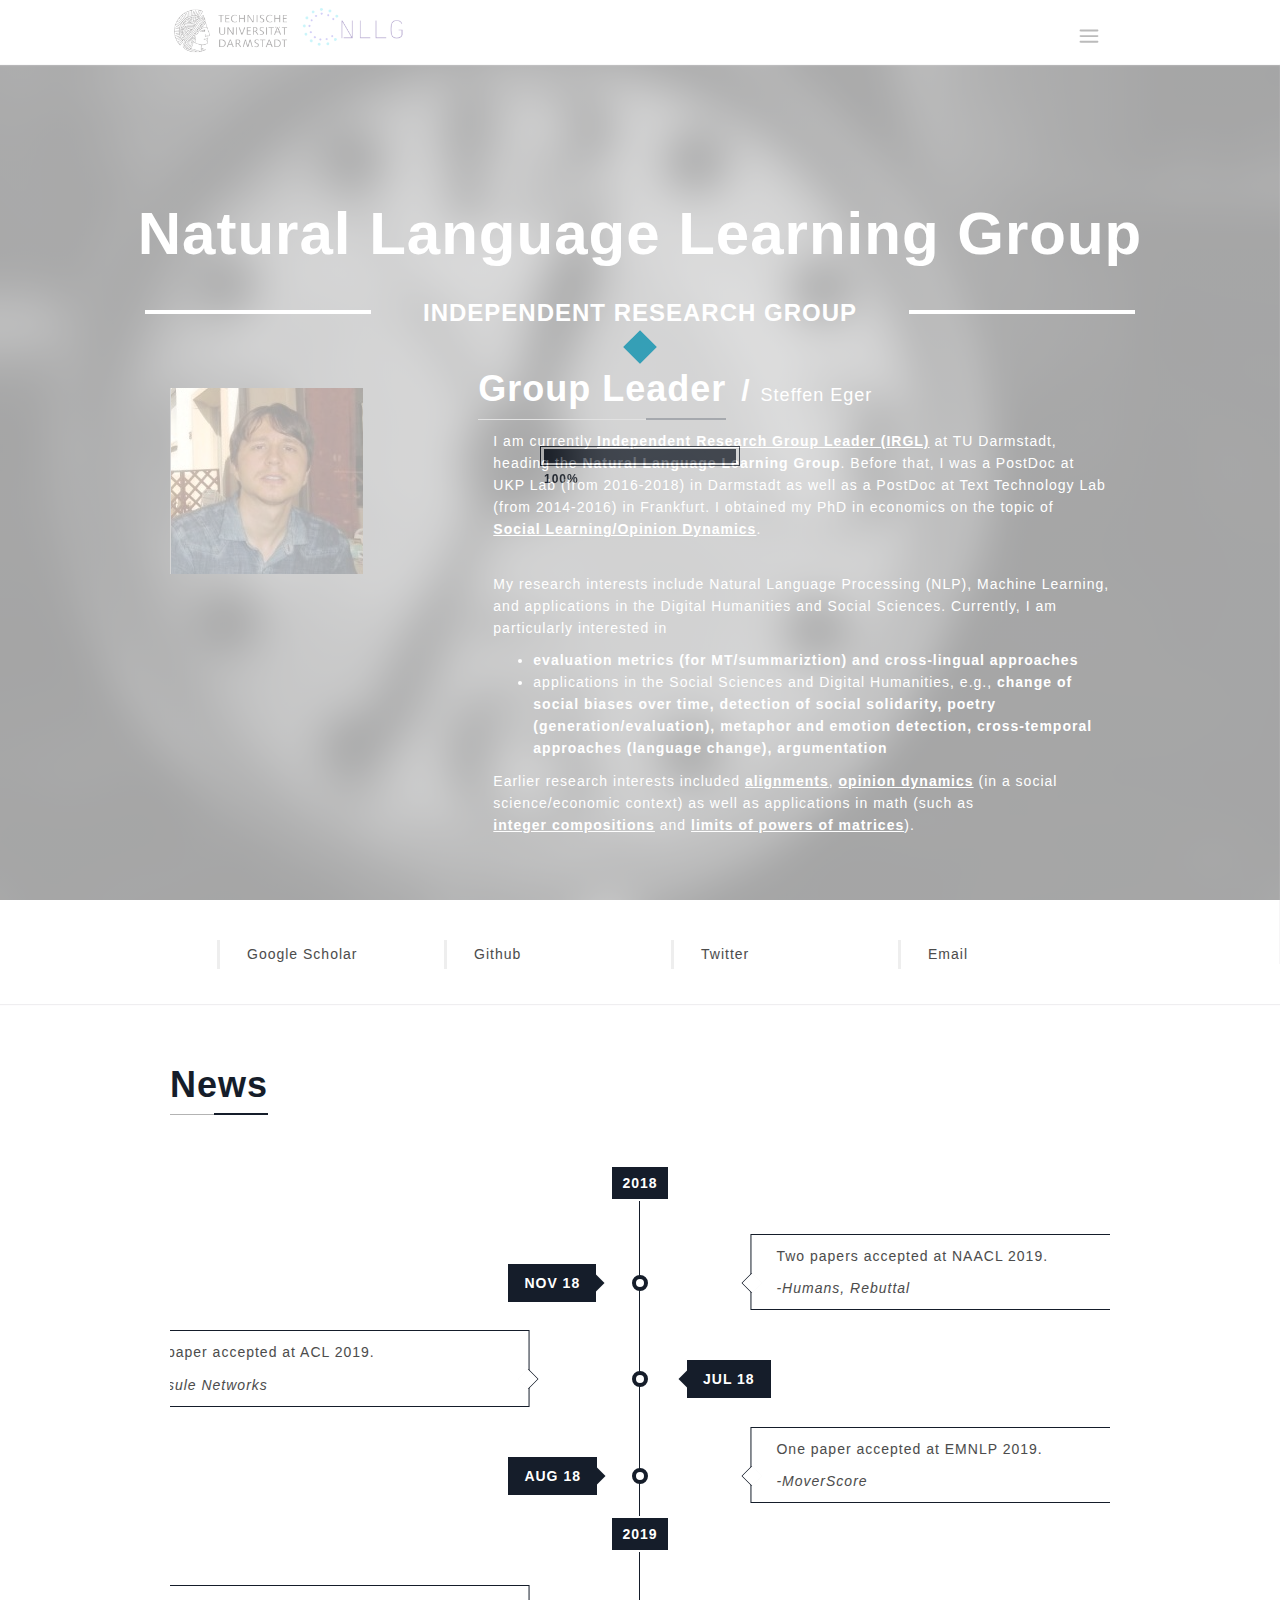
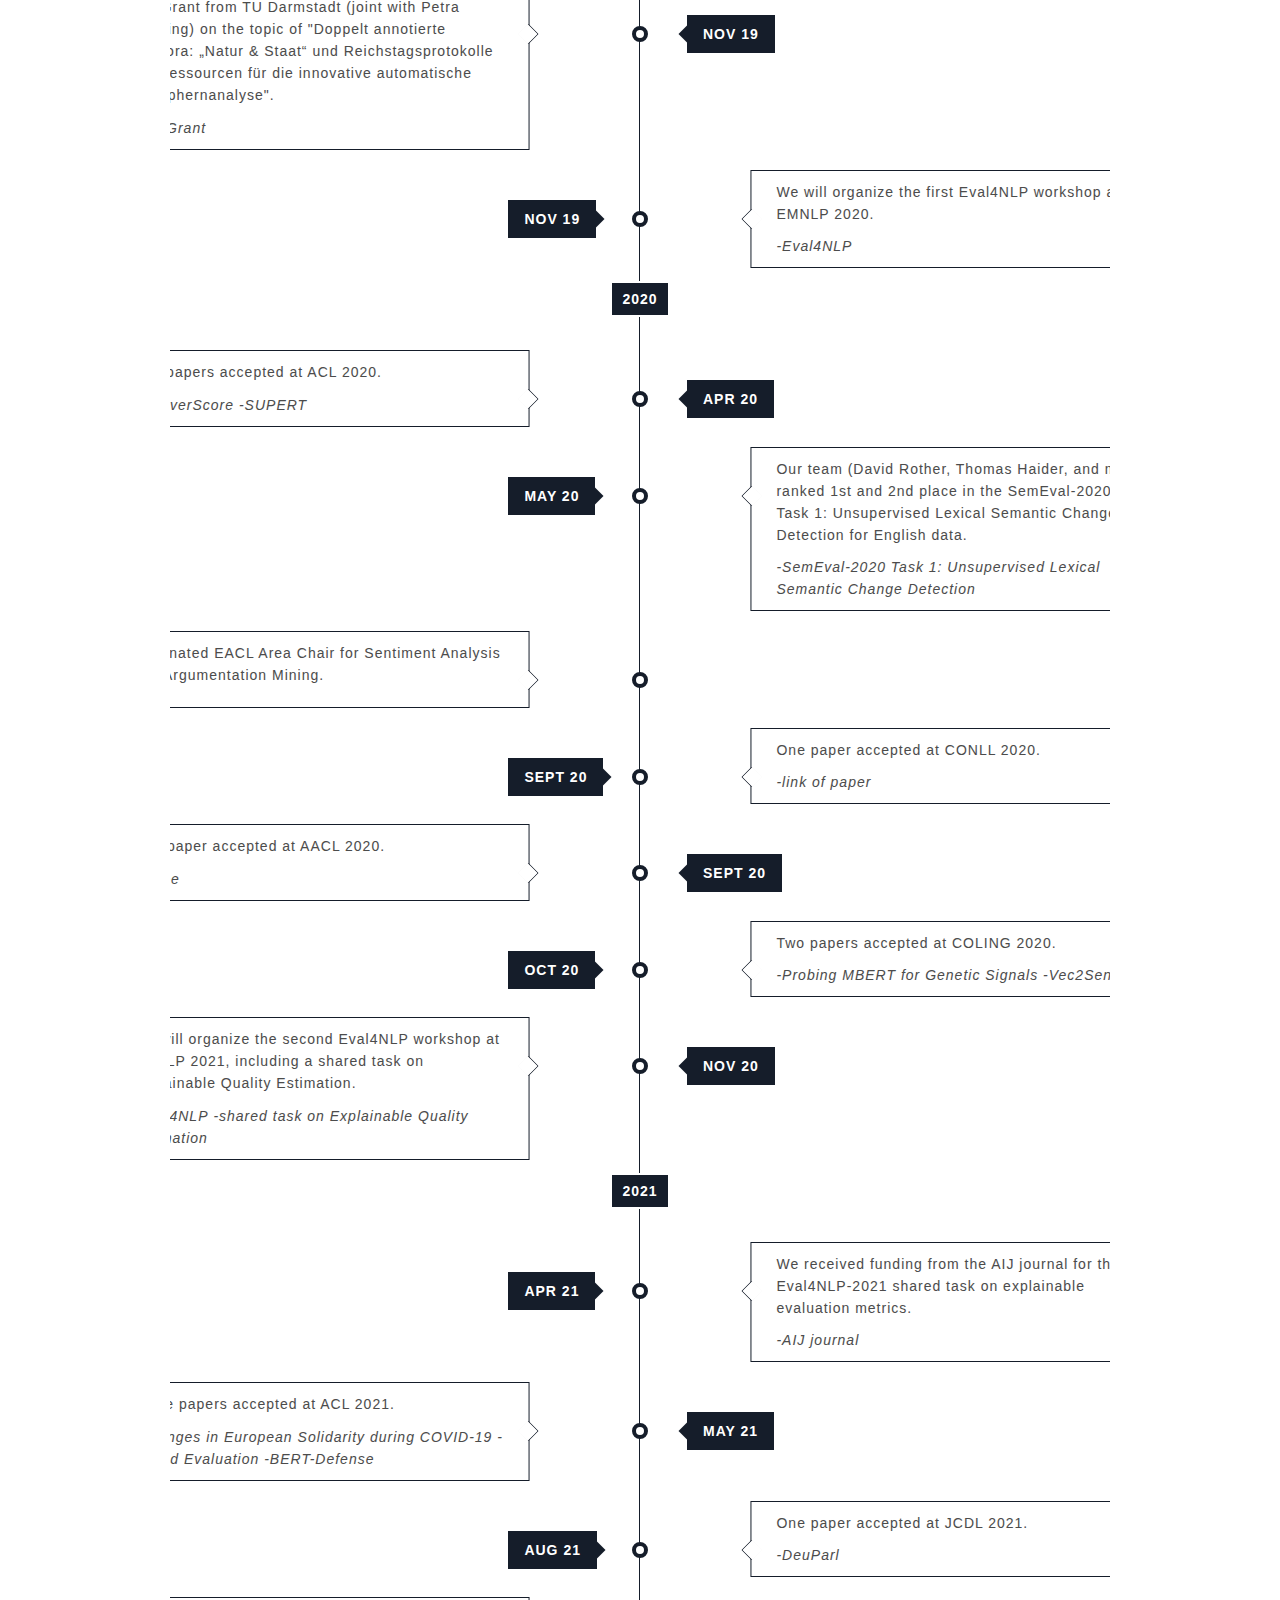
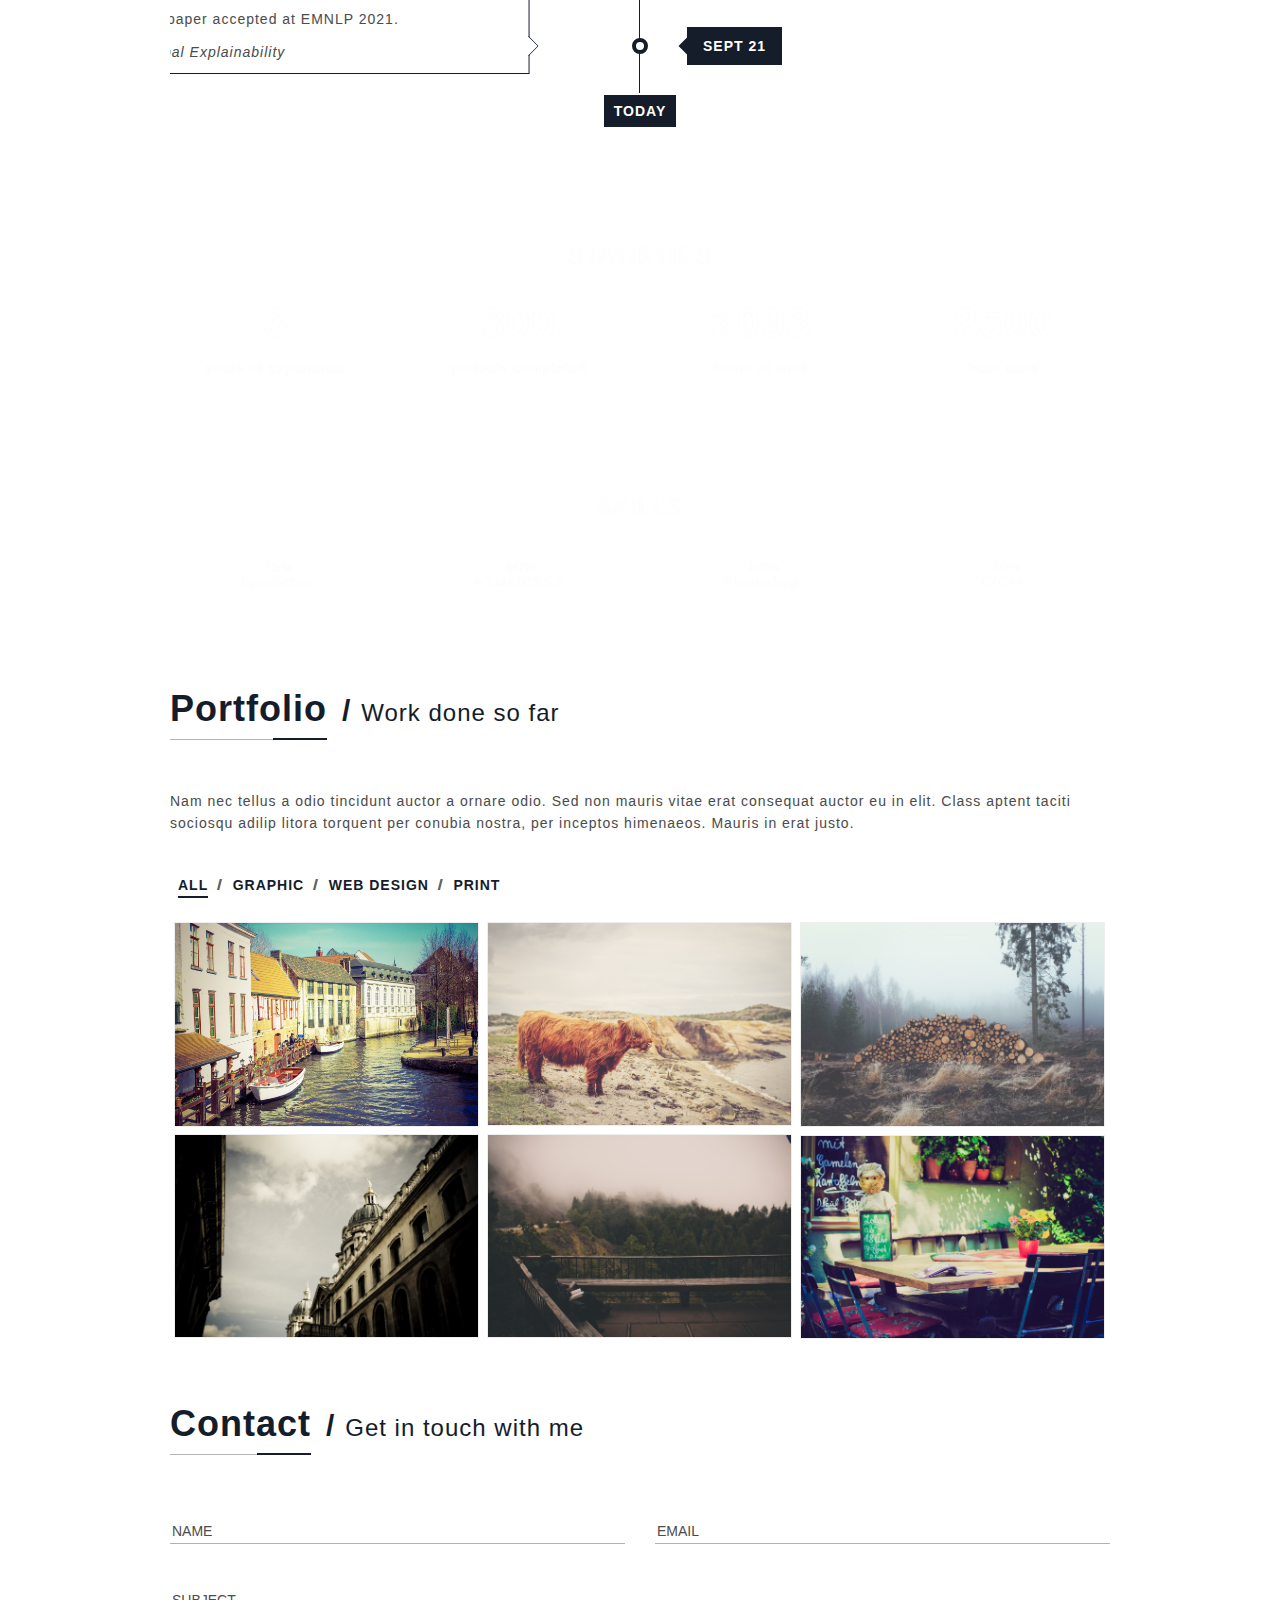
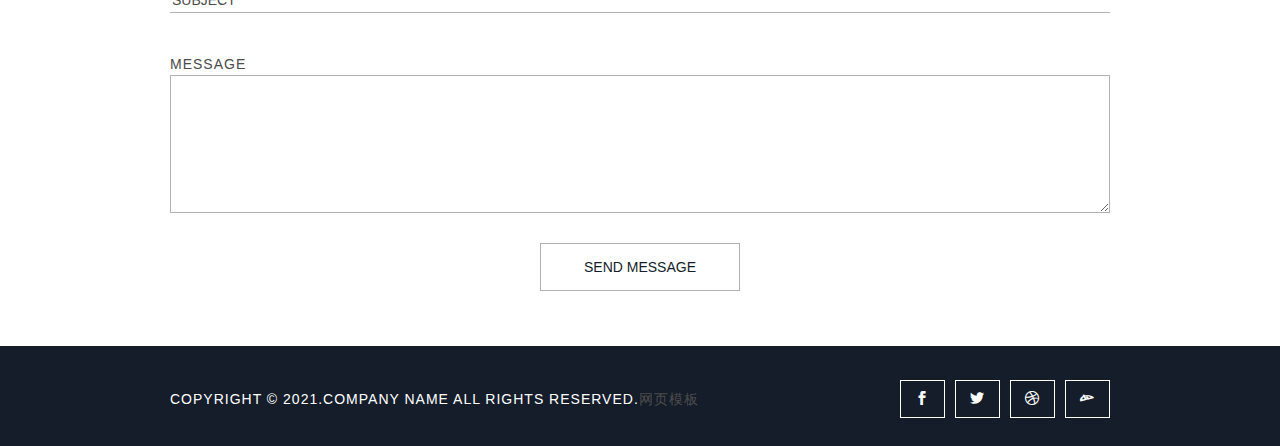
==== commit ea807e8d: "1" ====
--- a/web1/index.html
+++ b/web1/index.html
@@ -57,24 +57,27 @@
             <div class="info row">
                 <figure class="col-md-4 col-sm-5 author-pic"><img src="static/picture/author-pic.jpg" alt="author-pic">
                 </figure>
-                <h3>Group Leader</h3>
-                <h4>Dr. Steffen Eger</h4>
+                <header class="title">
+                    <h2>Group Leader</h2>
+                    <h4><span>/</span>Steffen Eger</h4>
+                </header>
                 <div class="desc col-md-8 col-sm-7">
                     <p>I am currently
-                        <a class="link" href="https://www.informatik.tu-darmstadt.de/aiphes/aiphes/irg_position/index.en.jsp"> <strong>Independent Research Group Leader (IRGL)</strong> </a> at TU Darmstadt, heading the <strong>Natural Language Learning Group</strong>. Before that, I was a PostDoc at UKP Lab (from 2016-2018) in Darmstadt as well as a PostDoc
-                        at Text Technology Lab (from 2014-2016) in Frankfurt. I obtained my PhD in economics on the topic of
-                        <a class="link" href="http://adiuvaris.org/main.pdf"> <strong>Social Learning/Opinion Dynamics</strong> </a>.
+                        <a class="link" href="https://www.informatik.tu-darmstadt.de/aiphes/aiphes/irg_position/index.en.jsp">Independent Research Group Leader (IRGL)</a> at TU Darmstadt, heading the <strong>Natural Language Learning Group</strong>. Before
+                        that, I was a PostDoc at UKP Lab (from 2016-2018) in Darmstadt as well as a PostDoc at Text Technology Lab (from 2014-2016) in Frankfurt. I obtained my PhD in economics on the topic of
+                        <a class="link" href="http://adiuvaris.org/main.pdf">Social Learning/Opinion Dynamics</a>.
                     </p>
                     <br>
                     <p>My research interests include Natural Language Processing (NLP), Machine Learning, and applications in the Digital Humanities and Social Sciences. Currently, I am particularly interested in
                         <ul>
-                            <li>evaluation metrics (for MT/summariztion) and cross-lingual approaches</li>
-                            <li>applications in the Social Sciences and Digital Humanities, e.g., change of social biases over time, detection of social solidarity, poetry (generation/evaluation), metaphor and emotion detection, cross-temporal approaches
-                                (language change), argumentation
+                            <li><strong>evaluation metrics (for MT/summariztion) and cross-lingual approaches</strong></li>
+                            <li>applications in the Social Sciences and Digital Humanities, e.g., <strong>change of social biases over time, detection of social solidarity, poetry (generation/evaluation), metaphor and emotion detection, cross-temporal approaches
+                                (language change), argumentation</strong>
                             </li>
                         </ul>
                         Earlier research interests included
-                        <a class="link" href="https://aclanthology.org/D15-1139/"> <strong>alignments</strong> </a>, opinion dynamics (in a social science/economic context) as well as applications in math (such as integer compositions and limits of powers of matrices).
+                        <a class="link" href="https://aclanthology.org/D15-1139/">alignments</a>,
+                        <a class="link" href="https://arxiv.org/abs/1306.3134">opinion dynamics</a> (in a social science/economic context) as well as applications in math (such as <a class="link" href="https://www.intlpress.com/site/pub/pages/journals/items/joc/content/vols/0010/0002/a007/index.php?mode=ns">integer compositions</a>                        and <a class="link" href="https://www.sciencedirect.com/science/article/pii/S002437951630252X">limits of powers of matrices</a>).
                     </p>
                 </div>
             </div>
@@ -116,250 +119,340 @@
             </div>
         </div>
         <!-- Author Info -->
-        <div class="author-info container">
-            <header class="title">
-                <h2>About Me</h2>
-                <h3><span>/</span>Who Am I</h3>
-            </header>
-            <div class="info row">
-                <figure class="col-md-4 col-sm-5 author-pic"><img src="static/picture/author-pic.jpg" alt="author-pic">
-                </figure>
-                <div class="desc col-md-8 col-sm-7">
-                    <p>Proin gravida nibh vel velit auctor aliquet. Aenean sollicitudin, lorem quis bibendum auctor, nisi elit consequat ipsum, nec sagittis sem nibh id elit. Duis sed odio sit amet nibh vulputate cursus a sit amet mauris. Morbi accumsan
-                        ipsum velit. Nam nec tellus a odio tincidunt auctor a ornare odio. Sed non mauris vitae erat consequat auctor eu in elit. Class aptent taciti
-                        <strong>highlighted text</strong> per conubia nostra, per inceptos himenaeos.
-                    </p>
-                    <br>
-                    <p>Mauris in erat justo. Nullam ac urna eu felis dapibus condimentum sit amet a augue. condimentum fermentum nunc.</p>
+        <div class="resume" id="resume">
+            <div class="timeline container">
+                <header class="title">
+                    <h2>News</h2>
+                </header>
+
+                <div class="education timeline-cont clearfix">
+                    <span class="title"><strong>2018</strong></span>
+                    <div class="group group-1 clearfix">
+                        <span class="date">Nov 18</span>
+                        <span class="point-circle"></span>
+                        <div class="desc-box">
+                            <p>Two papers accepted at NAACL 2019.</p>
+                            <a class="link" href=""><em><span>-</span>Humans, Rebuttal</em></a>
+                        </div>
+                    </div>
+
+                    <div class="group group-2 group-alter clearfix">
+                        <div class="desc-box">
+                            <p>One paper accepted at ACL 2019.</p>
+                            <a class="link" href=""><em><span>-</span>Capsule Networks</em></a>
+                        </div>
+                        <span class="point-circle"></span>
+                        <span class="date">Jul 18</span>
+                    </div>
+
+                    <div class="group group-1 clearfix">
+                        <span class="date">Aug 18</span>
+                        <span class="point-circle"></span>
+                        <div class="desc-box">
+                            <p>One paper accepted at EMNLP 2019.</p>
+                            <a class="link" href=""><em><span>-</span>MoverScore</em></a>
+                        </div>
+                    </div>
+                    <span class="title"><strong>2019</strong></span>
+                    <div class="group group-2 group-alter clearfix">
+                        <div class="desc-box">
+                            <p>FiF Grant from TU Darmstadt (joint with Petra Gehring) on the topic of "Doppelt annotierte Korpora: „Natur & Staat“ und Reichstagsprotokolle als Ressourcen für die innovative automatische Metaphernanalyse".</p>
+                            <a class="link" href=""><em><span>-</span>FiF Grant</em></a>
+                        </div>
+                        <span class="point-circle"></span>
+                        <span class="date">Nov 19</span>
+                    </div>
+
+                    <div class="group group-1 clearfix">
+                        <span class="date">Nov 19</span>
+                        <span class="point-circle"></span>
+                        <div class="desc-box">
+                            <p>We will organize the first Eval4NLP workshop at EMNLP 2020.</p>
+                            <a class="link" href=""><em><span>-</span>Eval4NLP</em></a>
+                        </div>
+                    </div>
+
+                    <span class="title"><strong>2020</strong></span>
+
+                    <div class="group group-2 group-alter clearfix">
+                        <div class="desc-box">
+                            <p>Two papers accepted at ACL 2020.</p>
+                            <a class="link" href=""><em><span>-</span>XMoverScore</em></a>
+                            <a class="link" href=""><em><span>-</span>SUPERT</em></a>
+                        </div>
+                        <span class="point-circle"></span>
+                        <span class="date">Apr 20</span>
+                    </div>
+
+                    <div class="group group-1 clearfix">
+                        <span class="date">May 20</span>
+                        <span class="point-circle"></span>
+                        <div class="desc-box">
+                            <p>Our team (David Rother, Thomas Haider, and me) ranked 1st and 2nd place in the SemEval-2020 Task 1: Unsupervised Lexical Semantic Change Detection for English data.</p>
+                            <a class="link" href=""><em><span>-</span>SemEval-2020 Task 1: Unsupervised Lexical Semantic Change Detection</em></a>
+                        </div>
+                    </div>
+
+                    <div class="group group-2 group-alter clearfix">
+                        <div class="desc-box">
+                            <p>Nominated EACL Area Chair for Sentiment Analysis and Argumentation Mining.</p>
+                        </div>
+                        <span class="point-circle"></span>
+                    </div>
+
+                    <div class="group group-1 clearfix">
+                        <span class="date">Sept 20</span>
+                        <span class="point-circle"></span>
+                        <div class="desc-box">
+                            <p>One paper accepted at CONLL 2020.</p>
+                            <a class="link" href=""><em><span>-</span>link of paper</em></a>
+                        </div>
+                    </div>
+
+                    <div class="group group-2 group-alter clearfix">
+                        <div class="desc-box">
+                            <p>One paper accepted at AACL 2020.</p>
+                            <a class="link" href=""><em><span>-</span>Zéroe</em></a>
+                        </div>
+                        <span class="point-circle"></span>
+                        <span class="date">Sept 20</span>
+                    </div>
+
+                    <div class="group group-1 clearfix">
+                        <span class="date">Oct 20</span>
+                        <span class="point-circle"></span>
+                        <div class="desc-box">
+                            <p>Two papers accepted at COLING 2020.</p>
+                            <a class="link" href=""><em><span>-</span>Probing MBERT for Genetic Signals</em></a>
+                            <a class="link" href=""><em><span>-</span>Vec2Sent</em></a>
+                        </div>
+                    </div>
+
+                    <div class="group group-2 group-alter clearfix">
+                        <div class="desc-box">
+                            <p>We will organize the second Eval4NLP workshop at EMNLP 2021, including a shared task on Explainable Quality Estimation.</p>
+                            <a class="link" href=""><em><span>-</span>Eval4NLP</em></a>
+                            <a class="link" href=""><em><span>-</span>shared task on Explainable Quality Estimation</em></a>
+                        </div>
+                        <span class="point-circle"></span>
+                        <span class="date">Nov 20</span>
+                    </div>
+
+                    <span class="title"><strong>2021</strong></span>
+
+                    <div class="group group-1 clearfix">
+                        <span class="date">Apr 21</span>
+                        <span class="point-circle"></span>
+                        <div class="desc-box">
+                            <p>We received funding from the AIJ journal for the Eval4NLP-2021 shared task on explainable evaluation metrics.</p>
+                            <a class="link" href=""><em><span>-</span>AIJ journal</em></a>
+                        </div>
+                    </div>
+
+                    <div class="group group-2 group-alter clearfix">
+                        <div class="desc-box">
+                            <p>Three papers accepted at ACL 2021.</p>
+                            <a class="link" href=""><em><span>-</span>Changes in European Solidarity during COVID-19</em></a>
+                            <a class="link" href=""><em><span>-</span>Paired Evaluation</em></a>
+                            <a class="link" href=""><em><span>-</span>BERT-Defense</em></a>
+                        </div>
+                        <span class="point-circle"></span>
+                        <span class="date">May 21</span>
+                    </div>
+                    <div class="group group-1 clearfix">
+                        <span class="date">Aug 21</span>
+                        <span class="point-circle"></span>
+                        <div class="desc-box">
+                            <p>One paper accepted at JCDL 2021.</p>
+                            <a class="link" href=""><em><span>-</span>DeuParl</em></a>
+                        </div>
+                    </div>
+
+                    <div class="group group-2 group-alter clearfix">
+                        <div class="desc-box">
+                            <p>One paper accepted at EMNLP 2021.</p>
+                            <a class="link" href=""><em><span>-</span>Global Explainability</em></a>
+                        </div>
+                        <span class="point-circle"></span>
+                        <span class="date">Sept 21</span>
+                    </div>
+
+                    <!-- End Experience -->
+
+                    <div class="end-box clearfix">
+                        <span class="title"><strong>Today</strong></span>
+                    </div>
                 </div>
             </div>
-        </div>
-
-        <!-- Statistics -->
-        <div class="statistics">
+
+            <!-- Statistics -->
+            <div class="statistics">
+                <div class="container">
+                    <h3 class="title">Statistics</h3>
+                    <div class="row desc">
+                        <div class="col-md-3 col-sm-3 col-xs-6">
+                            <span class="num">3</span>
+                            <span>years of experience</span>
+                        </div>
+                        <div class="col-md-3 col-sm-3 col-xs-6">
+                            <span class="num">300</span>
+                            <span>projects completed</span>
+                        </div>
+                        <div class="col-md-3 col-sm-3 col-xs-6">
+                            <span class="num">2093</span>
+                            <span>hours of work</span>
+                        </div>
+                        <div class="col-md-3 col-sm-3 col-xs-6">
+                            <span class="num">2500</span>
+                            <span>bear cans</span>
+                        </div>
+                    </div>
+                </div>
+            </div>
+        </div>
+        <!-- End About Section -->
+
+        <div class="resume" id="resume">
+
+            <!-- End Timeline -->
+
+            <!-- Skills -->
+            <div class="skills">
+                <div class="container">
+                    <h3 class="title">Skills</h3>
+                    <div class="row">
+                        <div class="chart col-md-3 col-sm-6 col-xs-6">
+                            <div class="chart-draw" data-percent="75"><em>75%</em></div>
+                            <span class="sub">JavaScript</span>
+                        </div>
+
+                        <div class="chart col-md-3 col-sm-6 col-xs-6">
+                            <div class="chart-draw" data-percent="90"><em>90%</em></div>
+                            <span class="sub">HTML/CSS3</span>
+                        </div>
+                        <div class="chart col-md-3 col-sm-6 col-xs-6">
+                            <div class="chart-draw" data-percent="80"><em>80%</em></div>
+                            <span class="sub">Photoshop</span>
+                        </div>
+                        <div class="chart col-md-3 col-sm-6 col-xs-6">
+                            <div class="chart-draw" data-percent="70"><em>70%</em></div>
+                            <span class="sub">C/C++</span>
+                        </div>
+                    </div>
+                </div>
+            </div>
+            <!-- End Skills -->
+
+        </div>
+        <!-- End Resume Section -->
+
+        <div class="portfolio" id="portfolio">
+            <div class="works container">
+                <header class="title">
+                    <h2>Portfolio</h2>
+                    <h3><span>/</span>Work done so far</h3>
+                </header>
+                <p class="desc">Nam nec tellus a odio tincidunt auctor a ornare odio. Sed non mauris vitae erat consequat auctor eu in elit. Class aptent taciti sociosqu adilip litora torquent per conubia nostra, per inceptos himenaeos. Mauris in erat justo.</p>
+                <ul class="filter-menu">
+                    <li><a href="#non" class="filter-current" data-filter="*">All</a>&nbsp;//&nbsp;</li>
+                    <li><a href="#non" data-filter=".print">Graphic</a>&nbsp;//&nbsp;</li>
+                    <li><a href="#non" data-filter=".design">Web Design</a>&nbsp;//&nbsp;</li>
+                    <li><a href="#non" data-filter=".illustration">Print</a></li>
+                </ul>
+                <ul class="filter-port row">
+                    <li class="item print col-md-4 col-sm-6">
+                        <figure>
+                            <img src="static/picture/1.jpg" alt="placeholder-img">
+                            <a href="static/picture/1.jpg" rel="external">Project Title<span><em>subtitle</em></span></a>
+                        </figure>
+                    </li>
+                    <li class="item design col-md-4 col-sm-6">
+                        <figure>
+                            <img src="static/picture/2.jpg" alt="placeholder-img">
+                            <a href="static/picture/2.jpg" rel="external">Project Title<span><em>subtitle</em></span></a>
+                        </figure>
+                    </li>
+                    <li class="item illustration col-md-4 col-sm-6">
+                        <figure>
+                            <img src="static/picture/3.jpg" alt="placeholder-img">
+                            <a href="static/picture/3.jpg" rel="external">Project Title<span><em>subtitle</em></span></a>
+                        </figure>
+                    </li>
+                    <li class="item print col-md-4 col-sm-6">
+                        <figure>
+                            <img src="static/picture/4.jpg" alt="placeholder-img">
+                            <a href="static/picture/4.jpg" rel="external">Project Title<span><em>subtitle</em></span></a>
+                        </figure>
+                    </li>
+                    <li class="item design col-md-4 col-sm-6">
+                        <figure>
+                            <img src="static/picture/5.jpg" alt="placeholder-img">
+                            <a href="static/picture/6.jpg" rel="external">Project Title<span><em>subtitle</em></span></a>
+                        </figure>
+                    </li>
+                    <li class="item print col-md-4 col-sm-6">
+                        <figure>
+                            <img src="static/picture/6.jpg" alt="placeholder-img">
+                            <a href="static/picture/6.jpg" rel="external">Project Title<span><em>subtitle</em></span></a>
+                        </figure>
+                    </li>
+                </ul>
+            </div>
+        </div>
+        <!-- End Portfolio Section -->
+
+
+        <div class="contact" id="contact">
             <div class="container">
-                <h3 class="title">Statistics</h3>
-                <div class="row desc">
-                    <div class="col-md-3 col-sm-3 col-xs-6">
-                        <span class="num">3</span>
-                        <span>years of experience</span>
-                    </div>
-                    <div class="col-md-3 col-sm-3 col-xs-6">
-                        <span class="num">300</span>
-                        <span>projects completed</span>
-                    </div>
-                    <div class="col-md-3 col-sm-3 col-xs-6">
-                        <span class="num">2093</span>
-                        <span>hours of work</span>
-                    </div>
-                    <div class="col-md-3 col-sm-3 col-xs-6">
-                        <span class="num">2500</span>
-                        <span>bear cans</span>
-                    </div>
-                </div>
-            </div>
-        </div>
-    </div>
-    <!-- End About Section -->
-
-    <div class="resume" id="resume">
-        <div class="timeline container">
-            <header class="title">
-                <h2>Resume</h2>
-                <h3><span>/</span>My entire career</h3>
-            </header>
-
-            <div class="education timeline-cont clearfix">
-                <span class="title"><strong>Education</strong></span>
-                <div class="group group-1 clearfix">
-                    <span class="date">May 04</span>
-                    <span class="point-circle"></span>
-                    <div class="desc-box">
-                        <h4>B.Tech, Computer Science</h4>
-                        <span class="sub-title">Oxford University</span>
-                        <p>Proin gravida nibh vel velit auctor aliquet. Aenean sollicitudin, lorem quis bibendum auctor, nisi elit consequat ipsum, nec sagittis sem nibh id elit. Duis sed odio sit amet.</p>
-                    </div>
-                </div>
-
-                <div class="group group-2 group-alter clearfix">
-                    <div class="desc-box">
-                        <h4>M.Tech, Computer Science</h4>
-                        <span class="sub-title">M.I.T</span>
-                        <p>Aenean sollicitudin, lorem quis bibendum auctor, nisi elit consequat ipsum, nec sagittis sem nibh id elit. Duis sed odio sit amet nibh.</p>
-                    </div>
-                    <span class="point-circle"></span>
-                    <span class="date">June 08</span>
-                </div>
-            </div>
-            <!-- End Education -->
-
-            <div class="experience timeline-cont clearfix">
-                <span class="title"><strong>Experience</strong></span>
-                <div class="group group-1 clearfix">
-                    <span class="date">Aug 08</span>
-                    <span class="point-circle"></span>
-                    <div class="desc-box">
-                        <h4>JavaScript Developer</h4>
-                        <span class="sub-title">Awesome Company, Ltd.</span>
-                        <p>Proin gravida nibh vel velit auctor aliquet. Aenean sollicitudin, lorem quis bibendum auctor, nisi elit consequat ipsum, nec sagittis sem nibh id elit. Duis sed odio sit amet.</p>
-                    </div>
-                </div>
-
-                <div class="group group-2 group-alter clearfix">
-                    <div class="desc-box">
-                        <h4>Lead Developer</h4>
-                        <span class="sub-title">Ordinary Works, Ltd.</span>
-                        <p>Aenean sollicitudin, lorem quis bibendum auctor, nisi elit consequat ipsum, nec sagittis sem nibh id elit. Duis sed odio sit amet nibh.</p>
-                    </div>
-                    <span class="point-circle"></span>
-                    <span class="date">Jan 11</span>
-                </div>
-            </div>
-            <!-- End Experience -->
-
-            <div class="end-box clearfix">
-                <span class="title"><strong>End</strong></span>
-            </div>
-        </div>
-        <!-- End Timeline -->
-
-        <!-- Skills -->
-        <div class="skills">
+                <header class="title">
+                    <h2>Contact</h2>
+                    <h3><span>/</span>Get in touch with me</h3>
+                </header>
+                <form id="contact-form" method="post" name="contact-form" action="contact.php" class="contact-form row">
+                    <div class="inputs col-md-6 col-sm-6 col-xs-6">
+                        <input type="text" id="name" name="name" placeholder="NAME">
+                    </div>
+                    <div class="inputs col-md-6 col-sm-6 col-xs-6">
+                        <input type="email" id="email" name="email" placeholder="EMAIL">
+                    </div>
+                    <div class="inputs col-md-12 col-sm-12 col-xs-12">
+                        <input type="text" id="subject" name="subject" placeholder="SUBJECT">
+                    </div>
+                    <div class="inputs col-md-12 col-sm-12 col-xs-12">
+                        <label for="message">Message</label>
+                        <textarea id="message" name="message" cols="50" rows="6" placeholder=""></textarea>
+                    </div>
+                    <div class="inputs contact-submit"><input type="submit" id="form-submit" value="SEND MESSAGE"></div>
+                </form>
+            </div>
+        </div>
+        <!-- End Contact Section -->
+
+        <footer id="footer" class="page-foot clearfix">
             <div class="container">
-                <h3 class="title">Skills</h3>
-                <div class="row">
-                    <div class="chart col-md-3 col-sm-6 col-xs-6">
-                        <div class="chart-draw" data-percent="75"><em>75%</em></div>
-                        <span class="sub">JavaScript</span>
-                    </div>
-
-                    <div class="chart col-md-3 col-sm-6 col-xs-6">
-                        <div class="chart-draw" data-percent="90"><em>90%</em></div>
-                        <span class="sub">HTML/CSS3</span>
-                    </div>
-                    <div class="chart col-md-3 col-sm-6 col-xs-6">
-                        <div class="chart-draw" data-percent="80"><em>80%</em></div>
-                        <span class="sub">Photoshop</span>
-                    </div>
-                    <div class="chart col-md-3 col-sm-6 col-xs-6">
-                        <div class="chart-draw" data-percent="70"><em>70%</em></div>
-                        <span class="sub">C/C++</span>
-                    </div>
-                </div>
-            </div>
-        </div>
-        <!-- End Skills -->
-
-    </div>
-    <!-- End Resume Section -->
-
-    <div class="portfolio" id="portfolio">
-        <div class="works container">
-            <header class="title">
-                <h2>Portfolio</h2>
-                <h3><span>/</span>Work done so far</h3>
-            </header>
-            <p class="desc">Nam nec tellus a odio tincidunt auctor a ornare odio. Sed non mauris vitae erat consequat auctor eu in elit. Class aptent taciti sociosqu adilip litora torquent per conubia nostra, per inceptos himenaeos. Mauris in erat justo.</p>
-            <ul class="filter-menu">
-                <li><a href="#non" class="filter-current" data-filter="*">All</a>&nbsp;//&nbsp;</li>
-                <li><a href="#non" data-filter=".print">Graphic</a>&nbsp;//&nbsp;</li>
-                <li><a href="#non" data-filter=".design">Web Design</a>&nbsp;//&nbsp;</li>
-                <li><a href="#non" data-filter=".illustration">Print</a></li>
-            </ul>
-            <ul class="filter-port row">
-                <li class="item print col-md-4 col-sm-6">
-                    <figure>
-                        <img src="static/picture/1.jpg" alt="placeholder-img">
-                        <a href="static/picture/1.jpg" rel="external">Project Title<span><em>subtitle</em></span></a>
-                    </figure>
-                </li>
-                <li class="item design col-md-4 col-sm-6">
-                    <figure>
-                        <img src="static/picture/2.jpg" alt="placeholder-img">
-                        <a href="static/picture/2.jpg" rel="external">Project Title<span><em>subtitle</em></span></a>
-                    </figure>
-                </li>
-                <li class="item illustration col-md-4 col-sm-6">
-                    <figure>
-                        <img src="static/picture/3.jpg" alt="placeholder-img">
-                        <a href="static/picture/3.jpg" rel="external">Project Title<span><em>subtitle</em></span></a>
-                    </figure>
-                </li>
-                <li class="item print col-md-4 col-sm-6">
-                    <figure>
-                        <img src="static/picture/4.jpg" alt="placeholder-img">
-                        <a href="static/picture/4.jpg" rel="external">Project Title<span><em>subtitle</em></span></a>
-                    </figure>
-                </li>
-                <li class="item design col-md-4 col-sm-6">
-                    <figure>
-                        <img src="static/picture/5.jpg" alt="placeholder-img">
-                        <a href="static/picture/6.jpg" rel="external">Project Title<span><em>subtitle</em></span></a>
-                    </figure>
-                </li>
-                <li class="item print col-md-4 col-sm-6">
-                    <figure>
-                        <img src="static/picture/6.jpg" alt="placeholder-img">
-                        <a href="static/picture/6.jpg" rel="external">Project Title<span><em>subtitle</em></span></a>
-                    </figure>
-                </li>
-            </ul>
-        </div>
-    </div>
-    <!-- End Portfolio Section -->
-
-
-    <div class="contact" id="contact">
-        <div class="container">
-            <header class="title">
-                <h2>Contact</h2>
-                <h3><span>/</span>Get in touch with me</h3>
-            </header>
-            <form id="contact-form" method="post" name="contact-form" action="contact.php" class="contact-form row">
-                <div class="inputs col-md-6 col-sm-6 col-xs-6">
-                    <input type="text" id="name" name="name" placeholder="NAME">
-                </div>
-                <div class="inputs col-md-6 col-sm-6 col-xs-6">
-                    <input type="email" id="email" name="email" placeholder="EMAIL">
-                </div>
-                <div class="inputs col-md-12 col-sm-12 col-xs-12">
-                    <input type="text" id="subject" name="subject" placeholder="SUBJECT">
-                </div>
-                <div class="inputs col-md-12 col-sm-12 col-xs-12">
-                    <label for="message">Message</label>
-                    <textarea id="message" name="message" cols="50" rows="6" placeholder=""></textarea>
-                </div>
-                <div class="inputs contact-submit"><input type="submit" id="form-submit" value="SEND MESSAGE"></div>
-            </form>
-        </div>
-    </div>
-    <!-- End Contact Section -->
-
-    <footer id="footer" class="page-foot clearfix">
-        <div class="container">
-            <p class="copyright">Copyright &copy; 2021.Company name All rights reserved.<a target="_blank" href="https://sc.chinaz.com/moban/">&#x7F51;&#x9875;&#x6A21;&#x677F;</a></p>
-            <ul class="socials">
-                <li>
-                    <a href="#non" class="e-eleganticons-208"></a>
-                </li>
-                <li>
-                    <a href="#non" class="e-eleganticons-207"></a>
-                </li>
-                <li>
-                    <a href="#non" class="e-eleganticons-13"></a>
-                </li>
-                <li>
-                    <a href="#non" class="e-eleganticons-17"></a>
-                </li>
-            </ul>
-        </div>
-    </footer>
-
-    <script src="static/js/jquery-1.10.2.min.js"></script>
-    <script src="static/js/preloader.js"></script>
-    <script src="static/js/custom.js"></script>
-    <!-- For IE9 and below -->
-    <!--[if lt IE 10]>
+                <p class="copyright">Copyright &copy; 2021.Company name All rights reserved.<a target="_blank" href="https://sc.chinaz.com/moban/">&#x7F51;&#x9875;&#x6A21;&#x677F;</a></p>
+                <ul class="socials">
+                    <li>
+                        <a href="#non" class="e-eleganticons-208"></a>
+                    </li>
+                    <li>
+                        <a href="#non" class="e-eleganticons-207"></a>
+                    </li>
+                    <li>
+                        <a href="#non" class="e-eleganticons-13"></a>
+                    </li>
+                    <li>
+                        <a href="#non" class="e-eleganticons-17"></a>
+                    </li>
+                </ul>
+            </div>
+        </footer>
+
+        <script src="static/js/jquery-1.10.2.min.js"></script>
+        <script src="static/js/preloader.js"></script>
+        <script src="static/js/custom.js"></script>
+        <!-- For IE9 and below -->
+        <!--[if lt IE 10]>
 	<script src="js/jquery.placeholder.min.js"></script>
 	<script type="text/javascript">
 		$('input, textarea').placeholder();
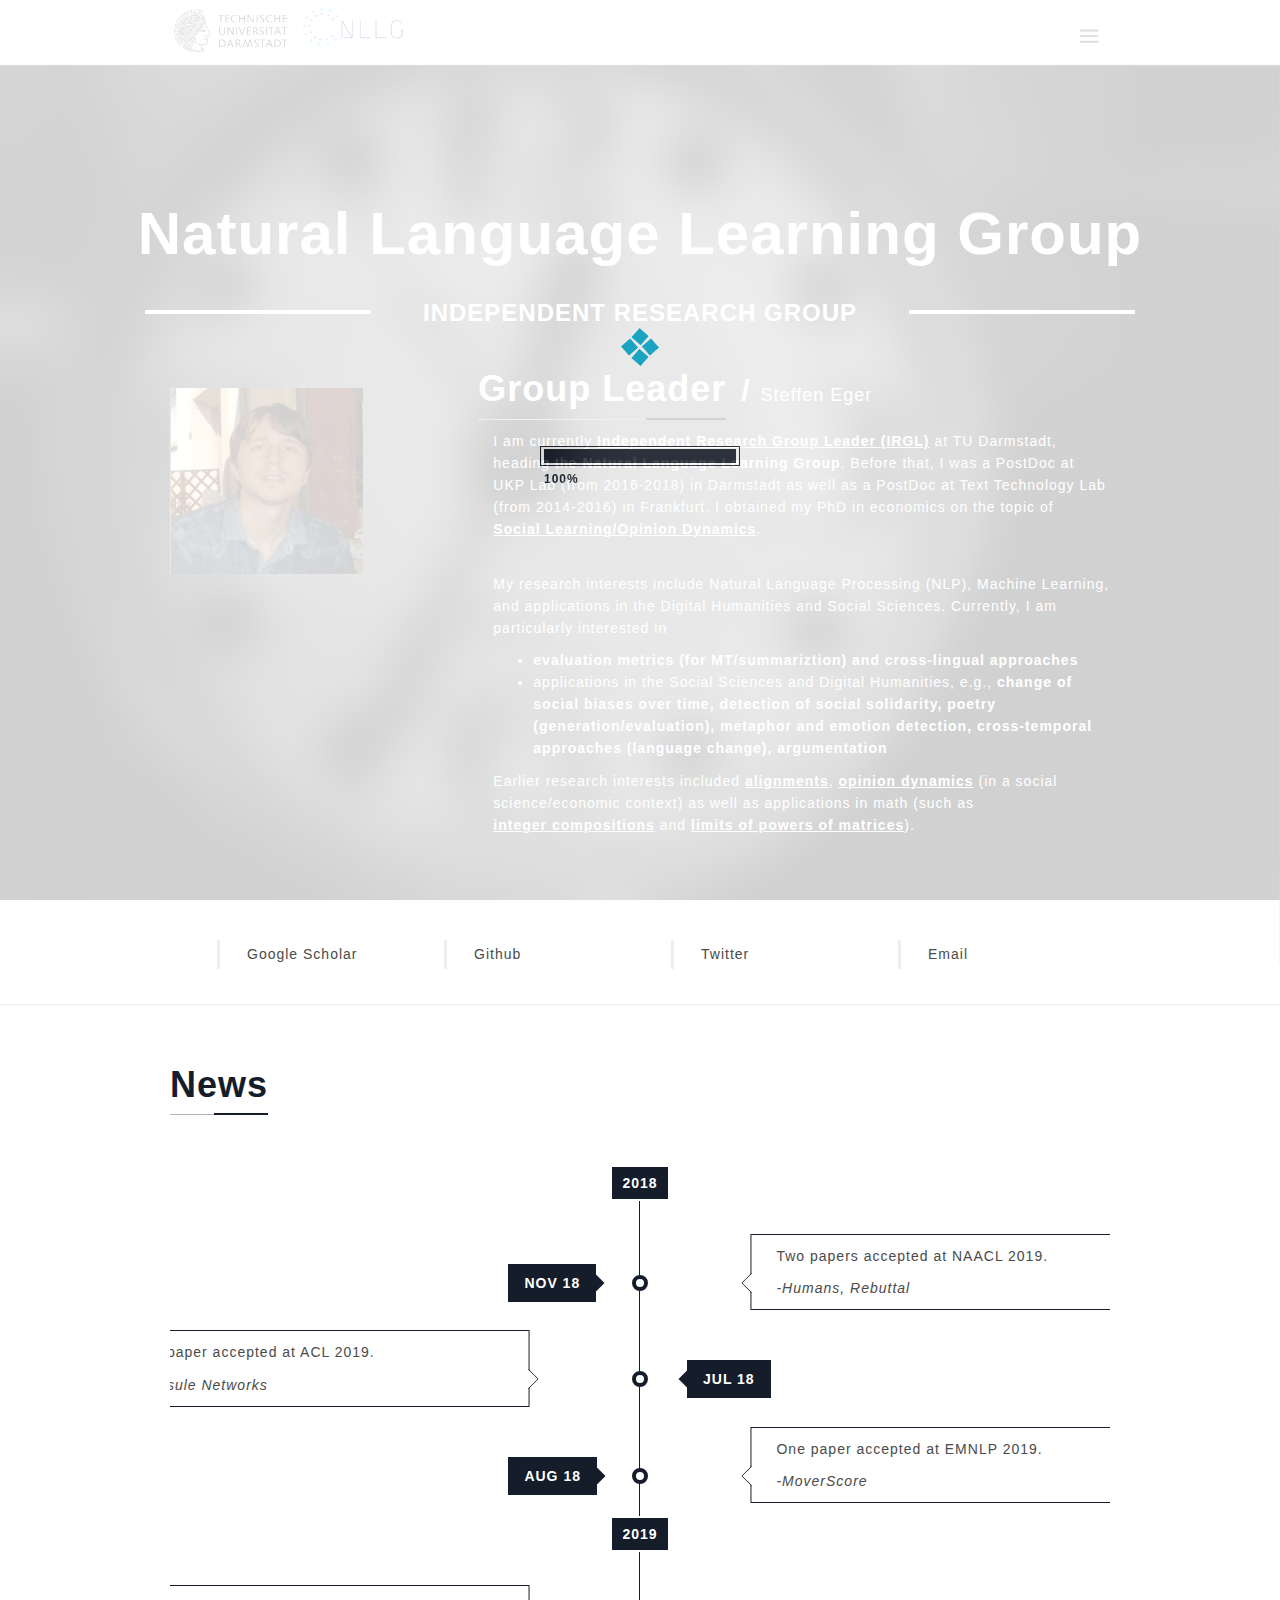
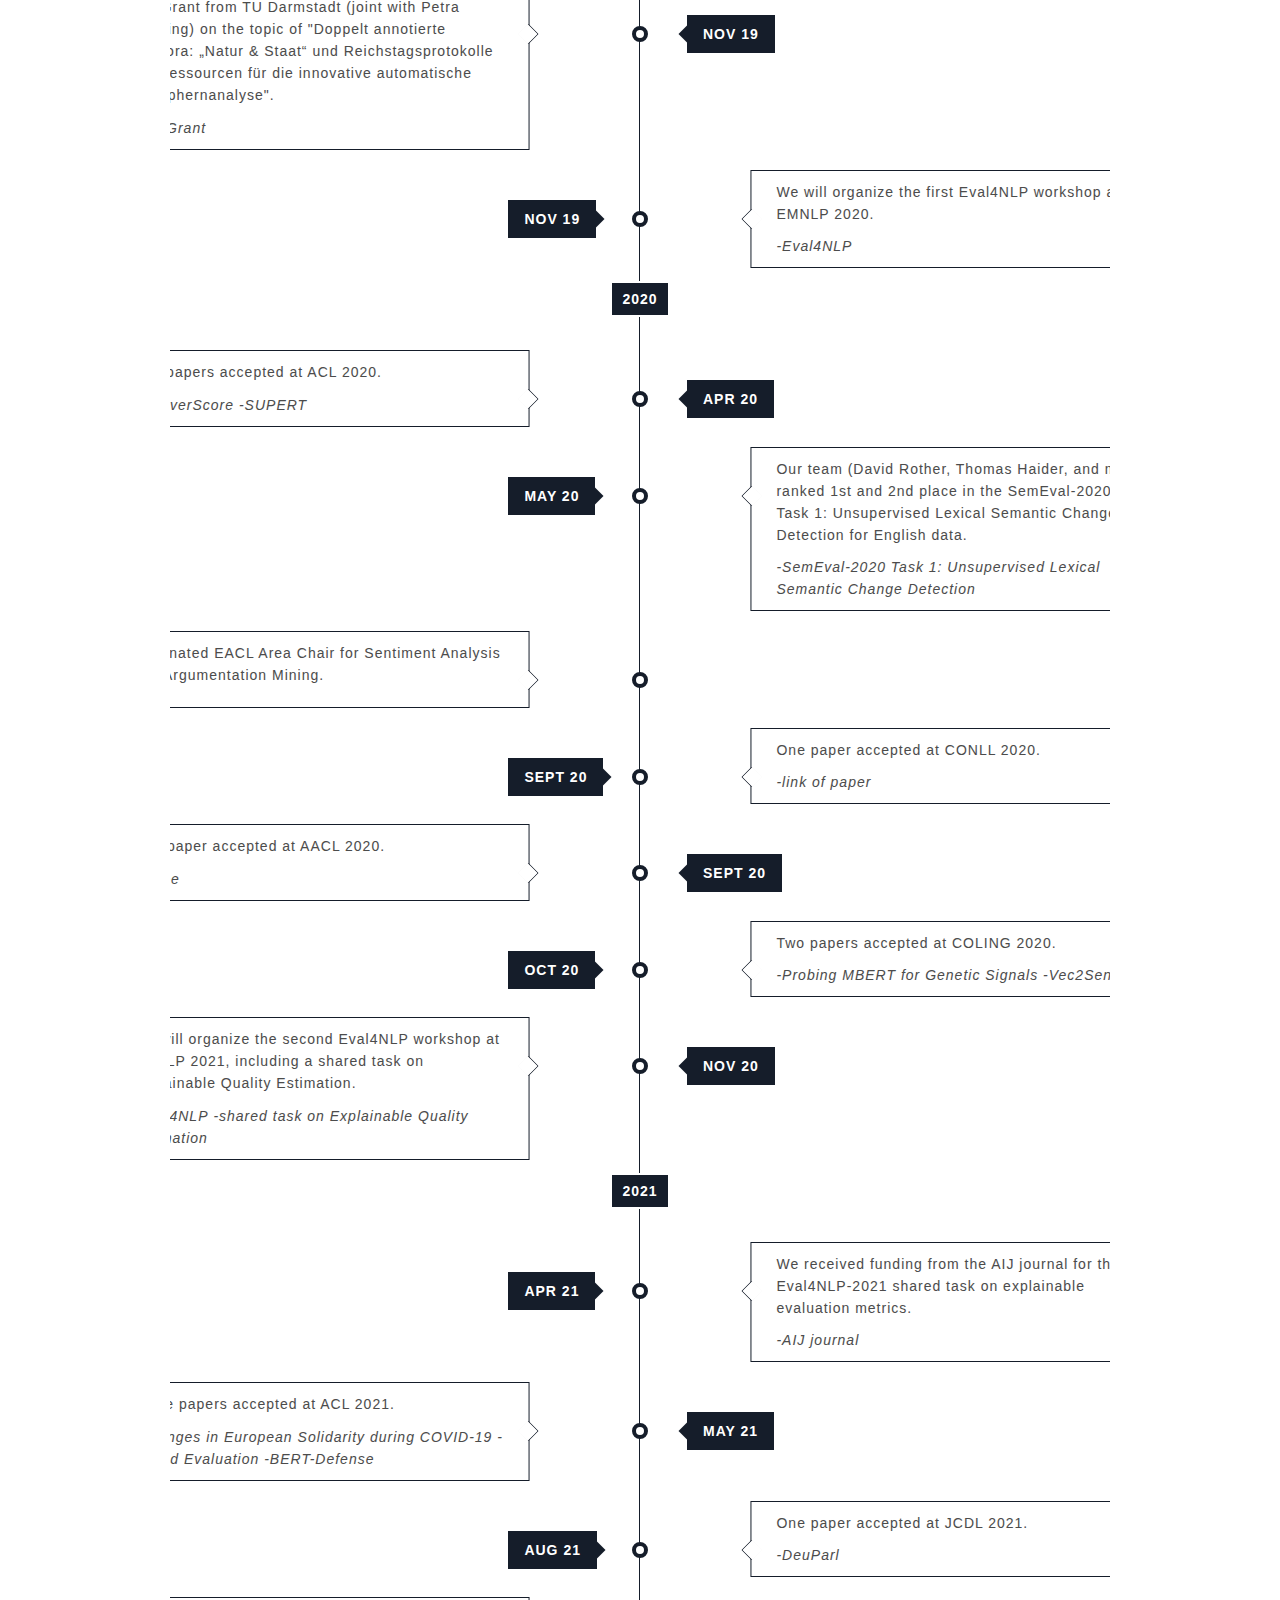
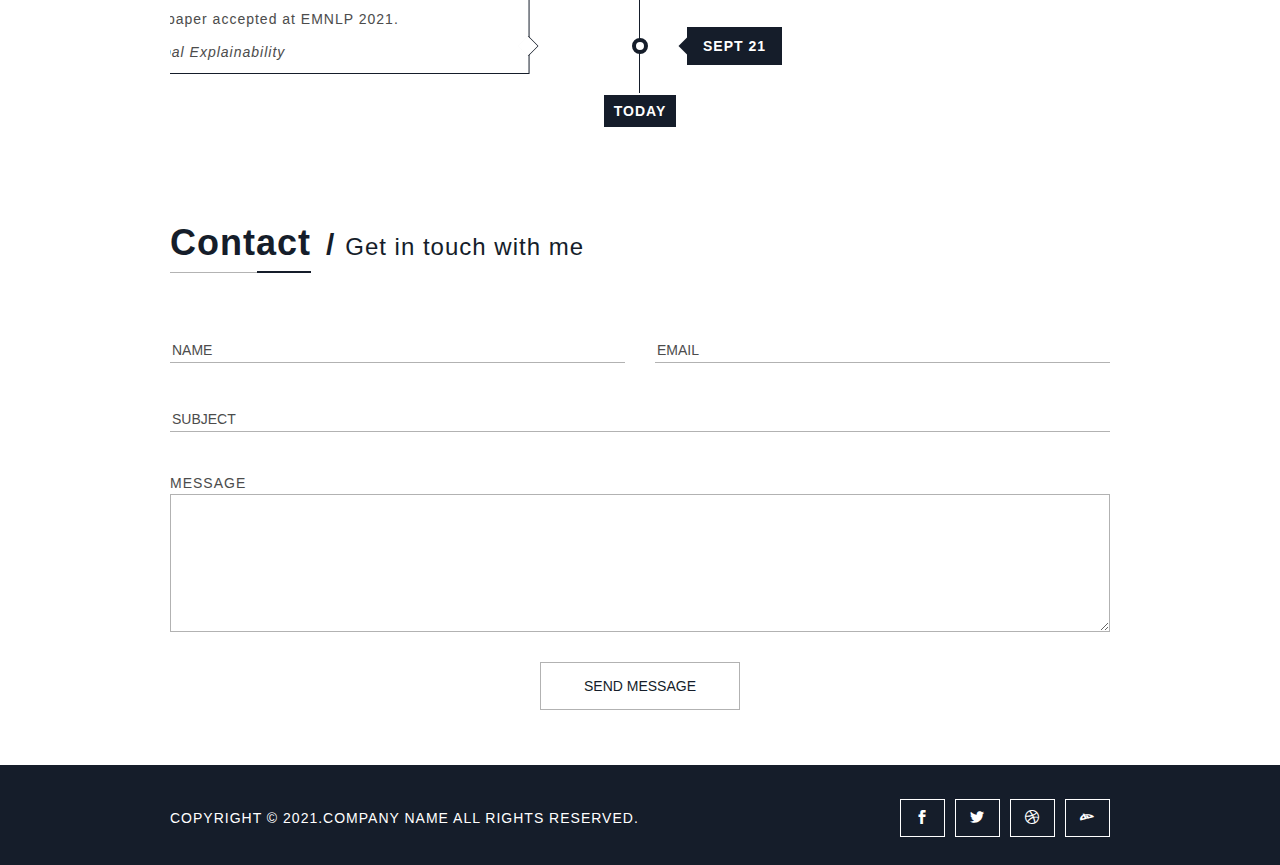
==== commit 06aa3100: "1" ====
--- a/web1/index.html
+++ b/web1/index.html
@@ -284,122 +284,10 @@
                     </div>
                 </div>
             </div>
-
-            <!-- Statistics -->
-            <div class="statistics">
-                <div class="container">
-                    <h3 class="title">Statistics</h3>
-                    <div class="row desc">
-                        <div class="col-md-3 col-sm-3 col-xs-6">
-                            <span class="num">3</span>
-                            <span>years of experience</span>
-                        </div>
-                        <div class="col-md-3 col-sm-3 col-xs-6">
-                            <span class="num">300</span>
-                            <span>projects completed</span>
-                        </div>
-                        <div class="col-md-3 col-sm-3 col-xs-6">
-                            <span class="num">2093</span>
-                            <span>hours of work</span>
-                        </div>
-                        <div class="col-md-3 col-sm-3 col-xs-6">
-                            <span class="num">2500</span>
-                            <span>bear cans</span>
-                        </div>
-                    </div>
-                </div>
-            </div>
         </div>
         <!-- End About Section -->
 
-        <div class="resume" id="resume">
-
-            <!-- End Timeline -->
-
-            <!-- Skills -->
-            <div class="skills">
-                <div class="container">
-                    <h3 class="title">Skills</h3>
-                    <div class="row">
-                        <div class="chart col-md-3 col-sm-6 col-xs-6">
-                            <div class="chart-draw" data-percent="75"><em>75%</em></div>
-                            <span class="sub">JavaScript</span>
-                        </div>
-
-                        <div class="chart col-md-3 col-sm-6 col-xs-6">
-                            <div class="chart-draw" data-percent="90"><em>90%</em></div>
-                            <span class="sub">HTML/CSS3</span>
-                        </div>
-                        <div class="chart col-md-3 col-sm-6 col-xs-6">
-                            <div class="chart-draw" data-percent="80"><em>80%</em></div>
-                            <span class="sub">Photoshop</span>
-                        </div>
-                        <div class="chart col-md-3 col-sm-6 col-xs-6">
-                            <div class="chart-draw" data-percent="70"><em>70%</em></div>
-                            <span class="sub">C/C++</span>
-                        </div>
-                    </div>
-                </div>
-            </div>
-            <!-- End Skills -->
-
-        </div>
-        <!-- End Resume Section -->
-
-        <div class="portfolio" id="portfolio">
-            <div class="works container">
-                <header class="title">
-                    <h2>Portfolio</h2>
-                    <h3><span>/</span>Work done so far</h3>
-                </header>
-                <p class="desc">Nam nec tellus a odio tincidunt auctor a ornare odio. Sed non mauris vitae erat consequat auctor eu in elit. Class aptent taciti sociosqu adilip litora torquent per conubia nostra, per inceptos himenaeos. Mauris in erat justo.</p>
-                <ul class="filter-menu">
-                    <li><a href="#non" class="filter-current" data-filter="*">All</a>&nbsp;//&nbsp;</li>
-                    <li><a href="#non" data-filter=".print">Graphic</a>&nbsp;//&nbsp;</li>
-                    <li><a href="#non" data-filter=".design">Web Design</a>&nbsp;//&nbsp;</li>
-                    <li><a href="#non" data-filter=".illustration">Print</a></li>
-                </ul>
-                <ul class="filter-port row">
-                    <li class="item print col-md-4 col-sm-6">
-                        <figure>
-                            <img src="static/picture/1.jpg" alt="placeholder-img">
-                            <a href="static/picture/1.jpg" rel="external">Project Title<span><em>subtitle</em></span></a>
-                        </figure>
-                    </li>
-                    <li class="item design col-md-4 col-sm-6">
-                        <figure>
-                            <img src="static/picture/2.jpg" alt="placeholder-img">
-                            <a href="static/picture/2.jpg" rel="external">Project Title<span><em>subtitle</em></span></a>
-                        </figure>
-                    </li>
-                    <li class="item illustration col-md-4 col-sm-6">
-                        <figure>
-                            <img src="static/picture/3.jpg" alt="placeholder-img">
-                            <a href="static/picture/3.jpg" rel="external">Project Title<span><em>subtitle</em></span></a>
-                        </figure>
-                    </li>
-                    <li class="item print col-md-4 col-sm-6">
-                        <figure>
-                            <img src="static/picture/4.jpg" alt="placeholder-img">
-                            <a href="static/picture/4.jpg" rel="external">Project Title<span><em>subtitle</em></span></a>
-                        </figure>
-                    </li>
-                    <li class="item design col-md-4 col-sm-6">
-                        <figure>
-                            <img src="static/picture/5.jpg" alt="placeholder-img">
-                            <a href="static/picture/6.jpg" rel="external">Project Title<span><em>subtitle</em></span></a>
-                        </figure>
-                    </li>
-                    <li class="item print col-md-4 col-sm-6">
-                        <figure>
-                            <img src="static/picture/6.jpg" alt="placeholder-img">
-                            <a href="static/picture/6.jpg" rel="external">Project Title<span><em>subtitle</em></span></a>
-                        </figure>
-                    </li>
-                </ul>
-            </div>
-        </div>
-        <!-- End Portfolio Section -->
+
 
 
         <div class="contact" id="contact">
@@ -430,7 +318,7 @@
 
         <footer id="footer" class="page-foot clearfix">
             <div class="container">
-                <p class="copyright">Copyright &copy; 2021.Company name All rights reserved.<a target="_blank" href="https://sc.chinaz.com/moban/">&#x7F51;&#x9875;&#x6A21;&#x677F;</a></p>
+                <p class="copyright">Copyright &copy; 2021.Company name All rights reserved.</p>
                 <ul class="socials">
                     <li>
                         <a href="#non" class="e-eleganticons-208"></a>
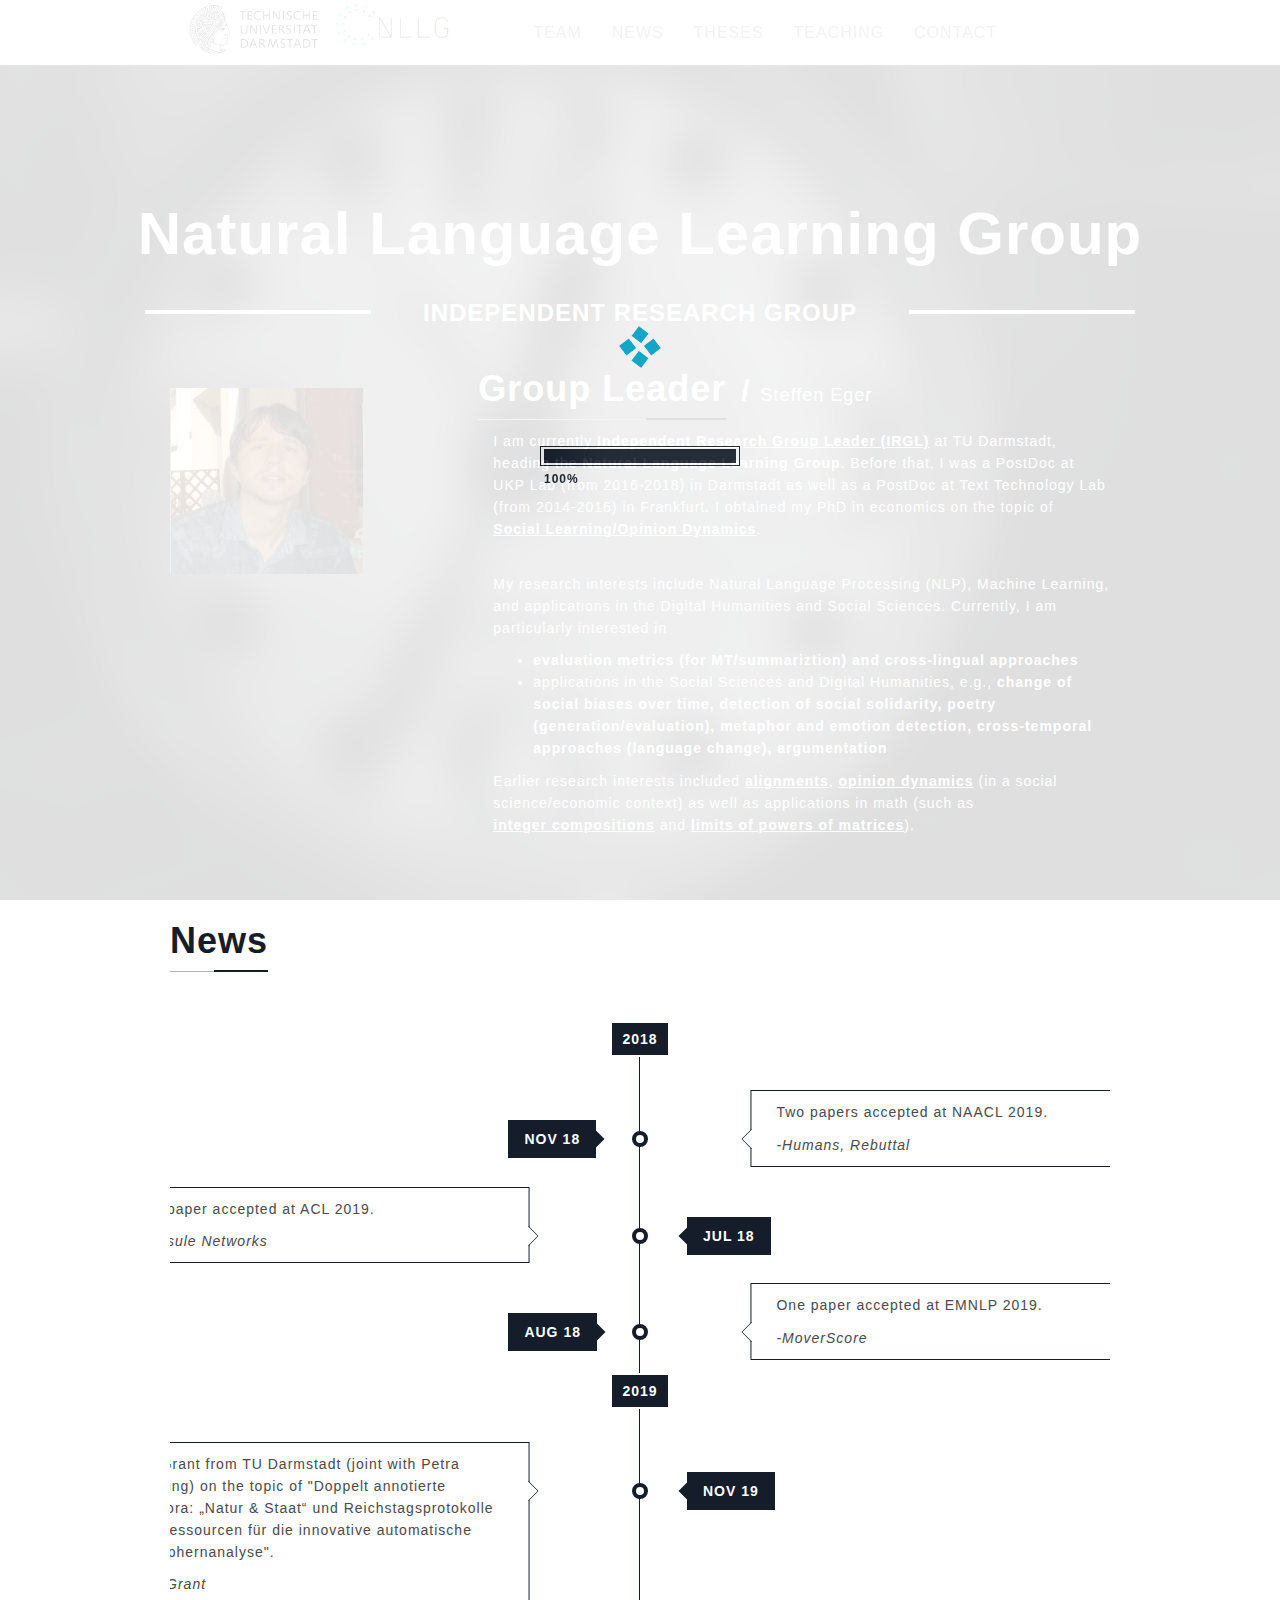
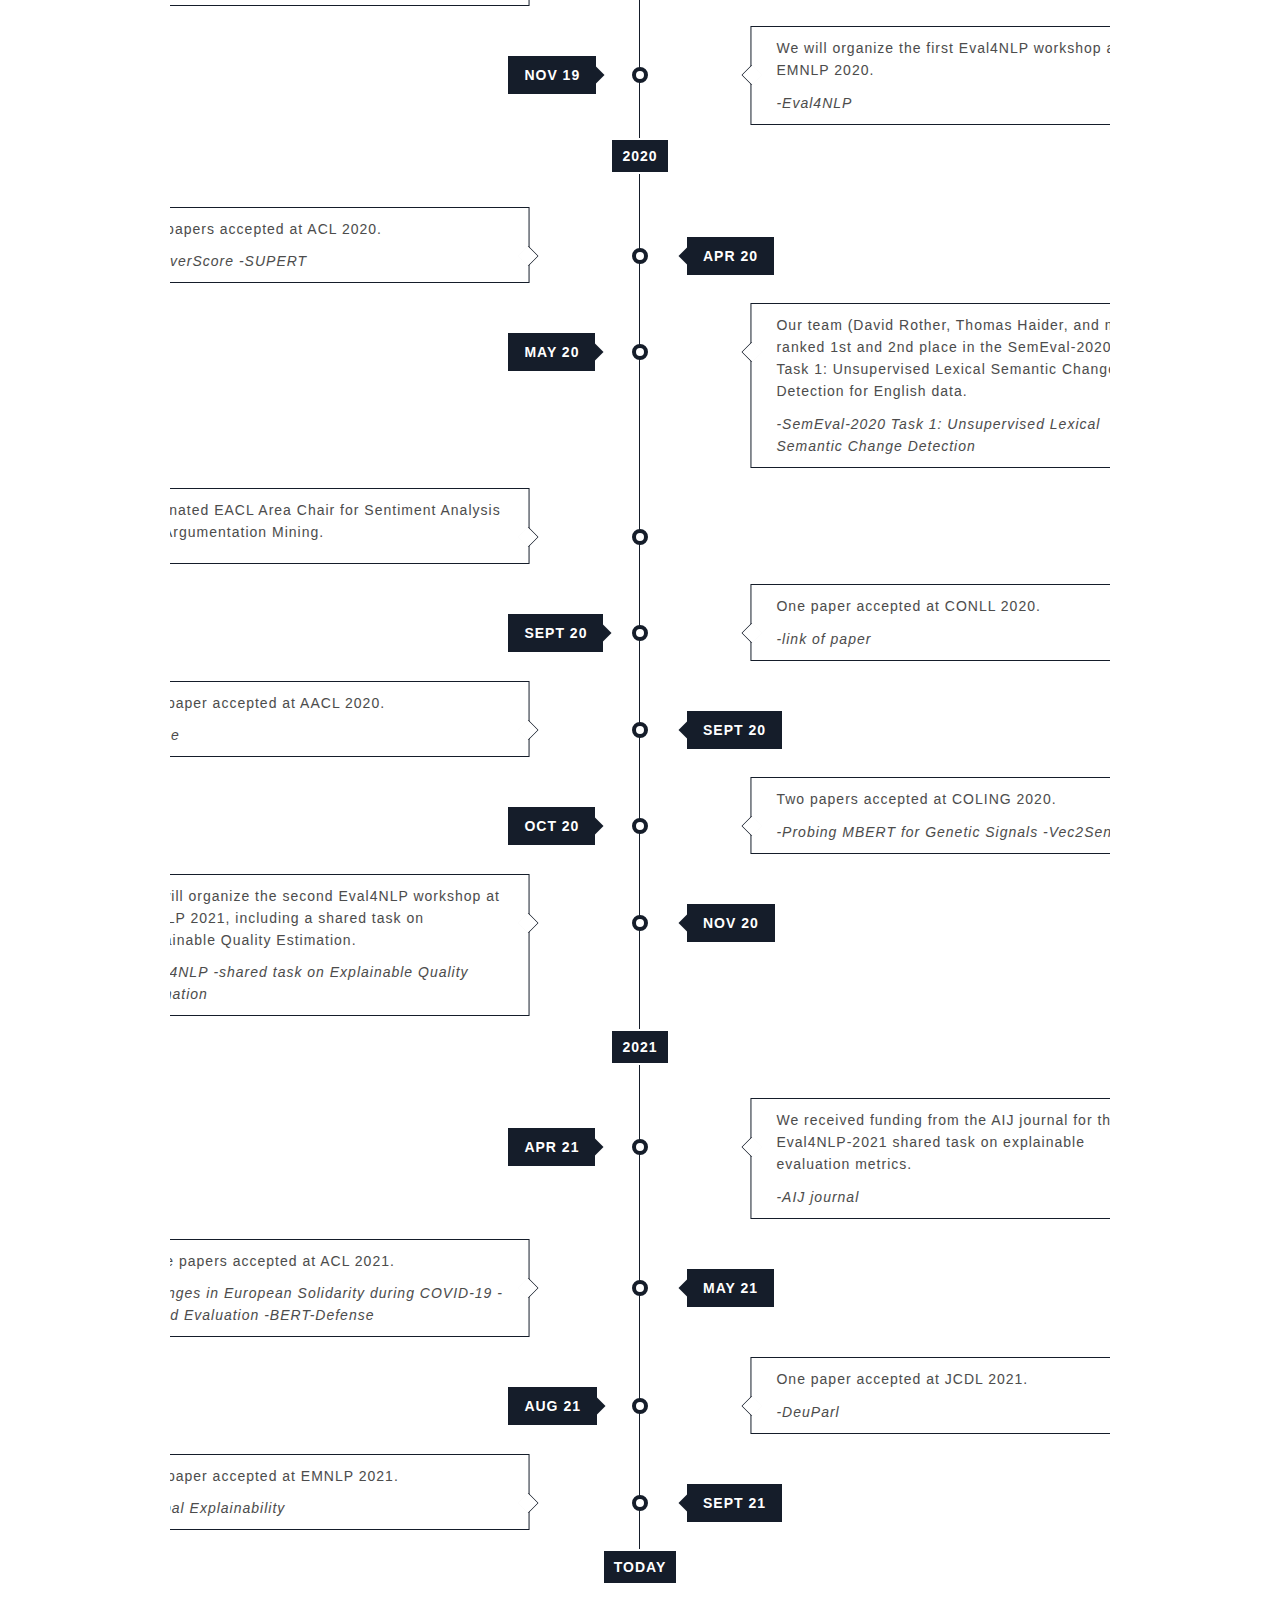
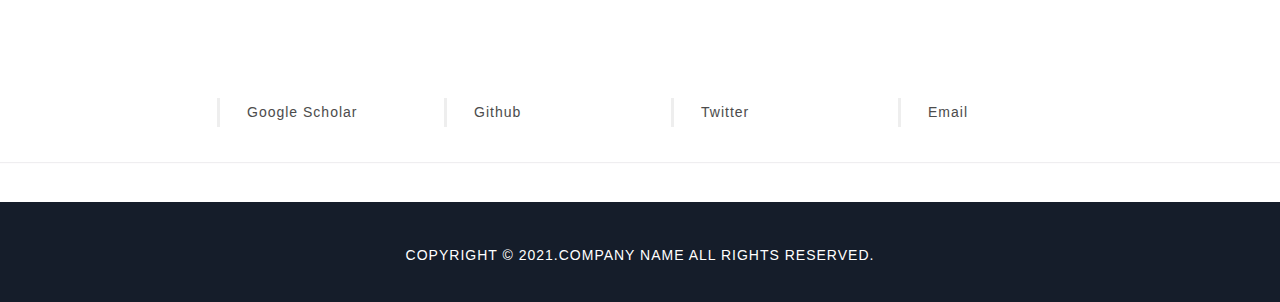
==== commit 39d98327: "1" ====
--- a/web1/index.html
+++ b/web1/index.html
@@ -27,28 +27,18 @@
 
     <header id="header" class="page-head clearfix">
         <div class="container">
-            <div class="site-logo">
-                <img src="static/picture/logo.png" alt="site-logo">
-            </div>
-            <nav>
-                <ul class="main-nav">
-                    <li class="nav-control">
-                        <a href="#non" class="e-eleganticons-53">&nbsp;</a>
-                        <ul class="inner-nav">
-                            <li><a href="#home" class="e-eleganticons-92"><span>Home</span></a></li>
-                            <li><a href="#about" class="e-eleganticons-183"><span>About</span></a></li>
-                            <li><a href="#resume" class="e-eleganticons-101"><span>Resume</span></a></li>
-                            <li><a href="#portfolio" class="e-eleganticons-116"><span>Portfolio</span></a></li>
-                            <li><a href="#contact" class="e-eleganticons-99"><span>Contact</span></a></li>
-                        </ul>
-                    </li>
-                </ul>
-                <!-- End Nav -->
-            </nav>
+            <img class="col-xs-4" src="static/picture/logo.png" alt="site-logo">
+            <ul class="main-nav col-md-7">
+                <li><a href="#team">Team</a></li>
+                <li><a href="#resume">News</a></li>
+                <li><a href="#theses">Theses</a></li>
+                <li><a href="#teaching">Teaching</a></li>
+                <li><a href="#contact">Contact</a></li>
+            </ul>
         </div>
     </header>
 
-    <div class="home" id="home">
+    <div class="home" id="team">
         <header class="big-title">
             <h1 class="big-head">Natural Language Learning Group</h1>
             <h3 class="text-sub"><span>Independent Research Group</span></h3>
@@ -98,7 +88,177 @@
 
 
 
-    <div class="about" id="about">
+
+    <!-- Author Info -->
+    <div class="resume" id="resume">
+        <div class="timeline container">
+            <header class="title">
+                <h2>News</h2>
+            </header>
+
+            <div class="education timeline-cont clearfix">
+                <span class="title"><strong>2018</strong></span>
+                <div class="group group-1 clearfix">
+                    <span class="date">Nov 18</span>
+                    <span class="point-circle"></span>
+                    <div class="desc-box">
+                        <p>Two papers accepted at NAACL 2019.</p>
+                        <a class="link" href=""><em><span>-</span>Humans, Rebuttal</em></a>
+                    </div>
+                </div>
+
+                <div class="group group-2 group-alter clearfix">
+                    <div class="desc-box">
+                        <p>One paper accepted at ACL 2019.</p>
+                        <a class="link" href=""><em><span>-</span>Capsule Networks</em></a>
+                    </div>
+                    <span class="point-circle"></span>
+                    <span class="date">Jul 18</span>
+                </div>
+
+                <div class="group group-1 clearfix">
+                    <span class="date">Aug 18</span>
+                    <span class="point-circle"></span>
+                    <div class="desc-box">
+                        <p>One paper accepted at EMNLP 2019.</p>
+                        <a class="link" href=""><em><span>-</span>MoverScore</em></a>
+                    </div>
+                </div>
+                <span class="title"><strong>2019</strong></span>
+                <div class="group group-2 group-alter clearfix">
+                    <div class="desc-box">
+                        <p>FiF Grant from TU Darmstadt (joint with Petra Gehring) on the topic of "Doppelt annotierte Korpora: „Natur & Staat“ und Reichstagsprotokolle als Ressourcen für die innovative automatische Metaphernanalyse".</p>
+                        <a class="link" href=""><em><span>-</span>FiF Grant</em></a>
+                    </div>
+                    <span class="point-circle"></span>
+                    <span class="date">Nov 19</span>
+                </div>
+
+                <div class="group group-1 clearfix">
+                    <span class="date">Nov 19</span>
+                    <span class="point-circle"></span>
+                    <div class="desc-box">
+                        <p>We will organize the first Eval4NLP workshop at EMNLP 2020.</p>
+                        <a class="link" href=""><em><span>-</span>Eval4NLP</em></a>
+                    </div>
+                </div>
+
+                <span class="title"><strong>2020</strong></span>
+
+                <div class="group group-2 group-alter clearfix">
+                    <div class="desc-box">
+                        <p>Two papers accepted at ACL 2020.</p>
+                        <a class="link" href=""><em><span>-</span>XMoverScore</em></a>
+                        <a class="link" href=""><em><span>-</span>SUPERT</em></a>
+                    </div>
+                    <span class="point-circle"></span>
+                    <span class="date">Apr 20</span>
+                </div>
+
+                <div class="group group-1 clearfix">
+                    <span class="date">May 20</span>
+                    <span class="point-circle"></span>
+                    <div class="desc-box">
+                        <p>Our team (David Rother, Thomas Haider, and me) ranked 1st and 2nd place in the SemEval-2020 Task 1: Unsupervised Lexical Semantic Change Detection for English data.</p>
+                        <a class="link" href=""><em><span>-</span>SemEval-2020 Task 1: Unsupervised Lexical Semantic Change Detection</em></a>
+                    </div>
+                </div>
+
+                <div class="group group-2 group-alter clearfix">
+                    <div class="desc-box">
+                        <p>Nominated EACL Area Chair for Sentiment Analysis and Argumentation Mining.</p>
+                    </div>
+                    <span class="point-circle"></span>
+                </div>
+
+                <div class="group group-1 clearfix">
+                    <span class="date">Sept 20</span>
+                    <span class="point-circle"></span>
+                    <div class="desc-box">
+                        <p>One paper accepted at CONLL 2020.</p>
+                        <a class="link" href=""><em><span>-</span>link of paper</em></a>
+                    </div>
+                </div>
+
+                <div class="group group-2 group-alter clearfix">
+                    <div class="desc-box">
+                        <p>One paper accepted at AACL 2020.</p>
+                        <a class="link" href=""><em><span>-</span>Zéroe</em></a>
+                    </div>
+                    <span class="point-circle"></span>
+                    <span class="date">Sept 20</span>
+                </div>
+
+                <div class="group group-1 clearfix">
+                    <span class="date">Oct 20</span>
+                    <span class="point-circle"></span>
+                    <div class="desc-box">
+                        <p>Two papers accepted at COLING 2020.</p>
+                        <a class="link" href=""><em><span>-</span>Probing MBERT for Genetic Signals</em></a>
+                        <a class="link" href=""><em><span>-</span>Vec2Sent</em></a>
+                    </div>
+                </div>
+
+                <div class="group group-2 group-alter clearfix">
+                    <div class="desc-box">
+                        <p>We will organize the second Eval4NLP workshop at EMNLP 2021, including a shared task on Explainable Quality Estimation.</p>
+                        <a class="link" href=""><em><span>-</span>Eval4NLP</em></a>
+                        <a class="link" href=""><em><span>-</span>shared task on Explainable Quality Estimation</em></a>
+                    </div>
+                    <span class="point-circle"></span>
+                    <span class="date">Nov 20</span>
+                </div>
+
+                <span class="title"><strong>2021</strong></span>
+
+                <div class="group group-1 clearfix">
+                    <span class="date">Apr 21</span>
+                    <span class="point-circle"></span>
+                    <div class="desc-box">
+                        <p>We received funding from the AIJ journal for the Eval4NLP-2021 shared task on explainable evaluation metrics.</p>
+                        <a class="link" href=""><em><span>-</span>AIJ journal</em></a>
+                    </div>
+                </div>
+
+                <div class="group group-2 group-alter clearfix">
+                    <div class="desc-box">
+                        <p>Three papers accepted at ACL 2021.</p>
+                        <a class="link" href=""><em><span>-</span>Changes in European Solidarity during COVID-19</em></a>
+                        <a class="link" href=""><em><span>-</span>Paired Evaluation</em></a>
+                        <a class="link" href=""><em><span>-</span>BERT-Defense</em></a>
+                    </div>
+                    <span class="point-circle"></span>
+                    <span class="date">May 21</span>
+                </div>
+                <div class="group group-1 clearfix">
+                    <span class="date">Aug 21</span>
+                    <span class="point-circle"></span>
+                    <div class="desc-box">
+                        <p>One paper accepted at JCDL 2021.</p>
+                        <a class="link" href=""><em><span>-</span>DeuParl</em></a>
+                    </div>
+                </div>
+
+                <div class="group group-2 group-alter clearfix">
+                    <div class="desc-box">
+                        <p>One paper accepted at EMNLP 2021.</p>
+                        <a class="link" href=""><em><span>-</span>Global Explainability</em></a>
+                    </div>
+                    <span class="point-circle"></span>
+                    <span class="date">Sept 21</span>
+                </div>
+
+                <!-- End Experience -->
+
+                <div class="end-box clearfix">
+                    <span class="title"><strong>Today</strong></span>
+                </div>
+            </div>
+        </div>
+    </div>
+    <!-- End About Section -->
+
+    <div class="about" id="contact">
         <!-- Extra Info -->
         <div class="extra-info">
             <div class="container">
@@ -118,207 +278,12 @@
                 </ul>
             </div>
         </div>
-        <!-- Author Info -->
-        <div class="resume" id="resume">
-            <div class="timeline container">
-                <header class="title">
-                    <h2>News</h2>
-                </header>
-
-                <div class="education timeline-cont clearfix">
-                    <span class="title"><strong>2018</strong></span>
-                    <div class="group group-1 clearfix">
-                        <span class="date">Nov 18</span>
-                        <span class="point-circle"></span>
-                        <div class="desc-box">
-                            <p>Two papers accepted at NAACL 2019.</p>
-                            <a class="link" href=""><em><span>-</span>Humans, Rebuttal</em></a>
-                        </div>
-                    </div>
-
-                    <div class="group group-2 group-alter clearfix">
-                        <div class="desc-box">
-                            <p>One paper accepted at ACL 2019.</p>
-                            <a class="link" href=""><em><span>-</span>Capsule Networks</em></a>
-                        </div>
-                        <span class="point-circle"></span>
-                        <span class="date">Jul 18</span>
-                    </div>
-
-                    <div class="group group-1 clearfix">
-                        <span class="date">Aug 18</span>
-                        <span class="point-circle"></span>
-                        <div class="desc-box">
-                            <p>One paper accepted at EMNLP 2019.</p>
-                            <a class="link" href=""><em><span>-</span>MoverScore</em></a>
-                        </div>
-                    </div>
-                    <span class="title"><strong>2019</strong></span>
-                    <div class="group group-2 group-alter clearfix">
-                        <div class="desc-box">
-                            <p>FiF Grant from TU Darmstadt (joint with Petra Gehring) on the topic of "Doppelt annotierte Korpora: „Natur & Staat“ und Reichstagsprotokolle als Ressourcen für die innovative automatische Metaphernanalyse".</p>
-                            <a class="link" href=""><em><span>-</span>FiF Grant</em></a>
-                        </div>
-                        <span class="point-circle"></span>
-                        <span class="date">Nov 19</span>
-                    </div>
-
-                    <div class="group group-1 clearfix">
-                        <span class="date">Nov 19</span>
-                        <span class="point-circle"></span>
-                        <div class="desc-box">
-                            <p>We will organize the first Eval4NLP workshop at EMNLP 2020.</p>
-                            <a class="link" href=""><em><span>-</span>Eval4NLP</em></a>
-                        </div>
-                    </div>
-
-                    <span class="title"><strong>2020</strong></span>
-
-                    <div class="group group-2 group-alter clearfix">
-                        <div class="desc-box">
-                            <p>Two papers accepted at ACL 2020.</p>
-                            <a class="link" href=""><em><span>-</span>XMoverScore</em></a>
-                            <a class="link" href=""><em><span>-</span>SUPERT</em></a>
-                        </div>
-                        <span class="point-circle"></span>
-                        <span class="date">Apr 20</span>
-                    </div>
-
-                    <div class="group group-1 clearfix">
-                        <span class="date">May 20</span>
-                        <span class="point-circle"></span>
-                        <div class="desc-box">
-                            <p>Our team (David Rother, Thomas Haider, and me) ranked 1st and 2nd place in the SemEval-2020 Task 1: Unsupervised Lexical Semantic Change Detection for English data.</p>
-                            <a class="link" href=""><em><span>-</span>SemEval-2020 Task 1: Unsupervised Lexical Semantic Change Detection</em></a>
-                        </div>
-                    </div>
-
-                    <div class="group group-2 group-alter clearfix">
-                        <div class="desc-box">
-                            <p>Nominated EACL Area Chair for Sentiment Analysis and Argumentation Mining.</p>
-                        </div>
-                        <span class="point-circle"></span>
-                    </div>
-
-                    <div class="group group-1 clearfix">
-                        <span class="date">Sept 20</span>
-                        <span class="point-circle"></span>
-                        <div class="desc-box">
-                            <p>One paper accepted at CONLL 2020.</p>
-                            <a class="link" href=""><em><span>-</span>link of paper</em></a>
-                        </div>
-                    </div>
-
-                    <div class="group group-2 group-alter clearfix">
-                        <div class="desc-box">
-                            <p>One paper accepted at AACL 2020.</p>
-                            <a class="link" href=""><em><span>-</span>Zéroe</em></a>
-                        </div>
-                        <span class="point-circle"></span>
-                        <span class="date">Sept 20</span>
-                    </div>
-
-                    <div class="group group-1 clearfix">
-                        <span class="date">Oct 20</span>
-                        <span class="point-circle"></span>
-                        <div class="desc-box">
-                            <p>Two papers accepted at COLING 2020.</p>
-                            <a class="link" href=""><em><span>-</span>Probing MBERT for Genetic Signals</em></a>
-                            <a class="link" href=""><em><span>-</span>Vec2Sent</em></a>
-                        </div>
-                    </div>
-
-                    <div class="group group-2 group-alter clearfix">
-                        <div class="desc-box">
-                            <p>We will organize the second Eval4NLP workshop at EMNLP 2021, including a shared task on Explainable Quality Estimation.</p>
-                            <a class="link" href=""><em><span>-</span>Eval4NLP</em></a>
-                            <a class="link" href=""><em><span>-</span>shared task on Explainable Quality Estimation</em></a>
-                        </div>
-                        <span class="point-circle"></span>
-                        <span class="date">Nov 20</span>
-                    </div>
-
-                    <span class="title"><strong>2021</strong></span>
-
-                    <div class="group group-1 clearfix">
-                        <span class="date">Apr 21</span>
-                        <span class="point-circle"></span>
-                        <div class="desc-box">
-                            <p>We received funding from the AIJ journal for the Eval4NLP-2021 shared task on explainable evaluation metrics.</p>
-                            <a class="link" href=""><em><span>-</span>AIJ journal</em></a>
-                        </div>
-                    </div>
-
-                    <div class="group group-2 group-alter clearfix">
-                        <div class="desc-box">
-                            <p>Three papers accepted at ACL 2021.</p>
-                            <a class="link" href=""><em><span>-</span>Changes in European Solidarity during COVID-19</em></a>
-                            <a class="link" href=""><em><span>-</span>Paired Evaluation</em></a>
-                            <a class="link" href=""><em><span>-</span>BERT-Defense</em></a>
-                        </div>
-                        <span class="point-circle"></span>
-                        <span class="date">May 21</span>
-                    </div>
-                    <div class="group group-1 clearfix">
-                        <span class="date">Aug 21</span>
-                        <span class="point-circle"></span>
-                        <div class="desc-box">
-                            <p>One paper accepted at JCDL 2021.</p>
-                            <a class="link" href=""><em><span>-</span>DeuParl</em></a>
-                        </div>
-                    </div>
-
-                    <div class="group group-2 group-alter clearfix">
-                        <div class="desc-box">
-                            <p>One paper accepted at EMNLP 2021.</p>
-                            <a class="link" href=""><em><span>-</span>Global Explainability</em></a>
-                        </div>
-                        <span class="point-circle"></span>
-                        <span class="date">Sept 21</span>
-                    </div>
-
-                    <!-- End Experience -->
-
-                    <div class="end-box clearfix">
-                        <span class="title"><strong>Today</strong></span>
-                    </div>
-                </div>
-            </div>
-        </div>
-        <!-- End About Section -->
-
-
-
-
-        <div class="contact" id="contact">
-            <div class="container">
-                <header class="title">
-                    <h2>Contact</h2>
-                    <h3><span>/</span>Get in touch with me</h3>
-                </header>
-                <form id="contact-form" method="post" name="contact-form" action="contact.php" class="contact-form row">
-                    <div class="inputs col-md-6 col-sm-6 col-xs-6">
-                        <input type="text" id="name" name="name" placeholder="NAME">
-                    </div>
-                    <div class="inputs col-md-6 col-sm-6 col-xs-6">
-                        <input type="email" id="email" name="email" placeholder="EMAIL">
-                    </div>
-                    <div class="inputs col-md-12 col-sm-12 col-xs-12">
-                        <input type="text" id="subject" name="subject" placeholder="SUBJECT">
-                    </div>
-                    <div class="inputs col-md-12 col-sm-12 col-xs-12">
-                        <label for="message">Message</label>
-                        <textarea id="message" name="message" cols="50" rows="6" placeholder=""></textarea>
-                    </div>
-                    <div class="inputs contact-submit"><input type="submit" id="form-submit" value="SEND MESSAGE"></div>
-                </form>
-            </div>
-        </div>
-        <!-- End Contact Section -->
+
 
         <footer id="footer" class="page-foot clearfix">
             <div class="container">
                 <p class="copyright">Copyright &copy; 2021.Company name All rights reserved.</p>
+                <!--
                 <ul class="socials">
                     <li>
                         <a href="#non" class="e-eleganticons-208"></a>
@@ -333,6 +298,9 @@
                         <a href="#non" class="e-eleganticons-17"></a>
                     </li>
                 </ul>
+
+                -->
+
             </div>
         </footer>
 
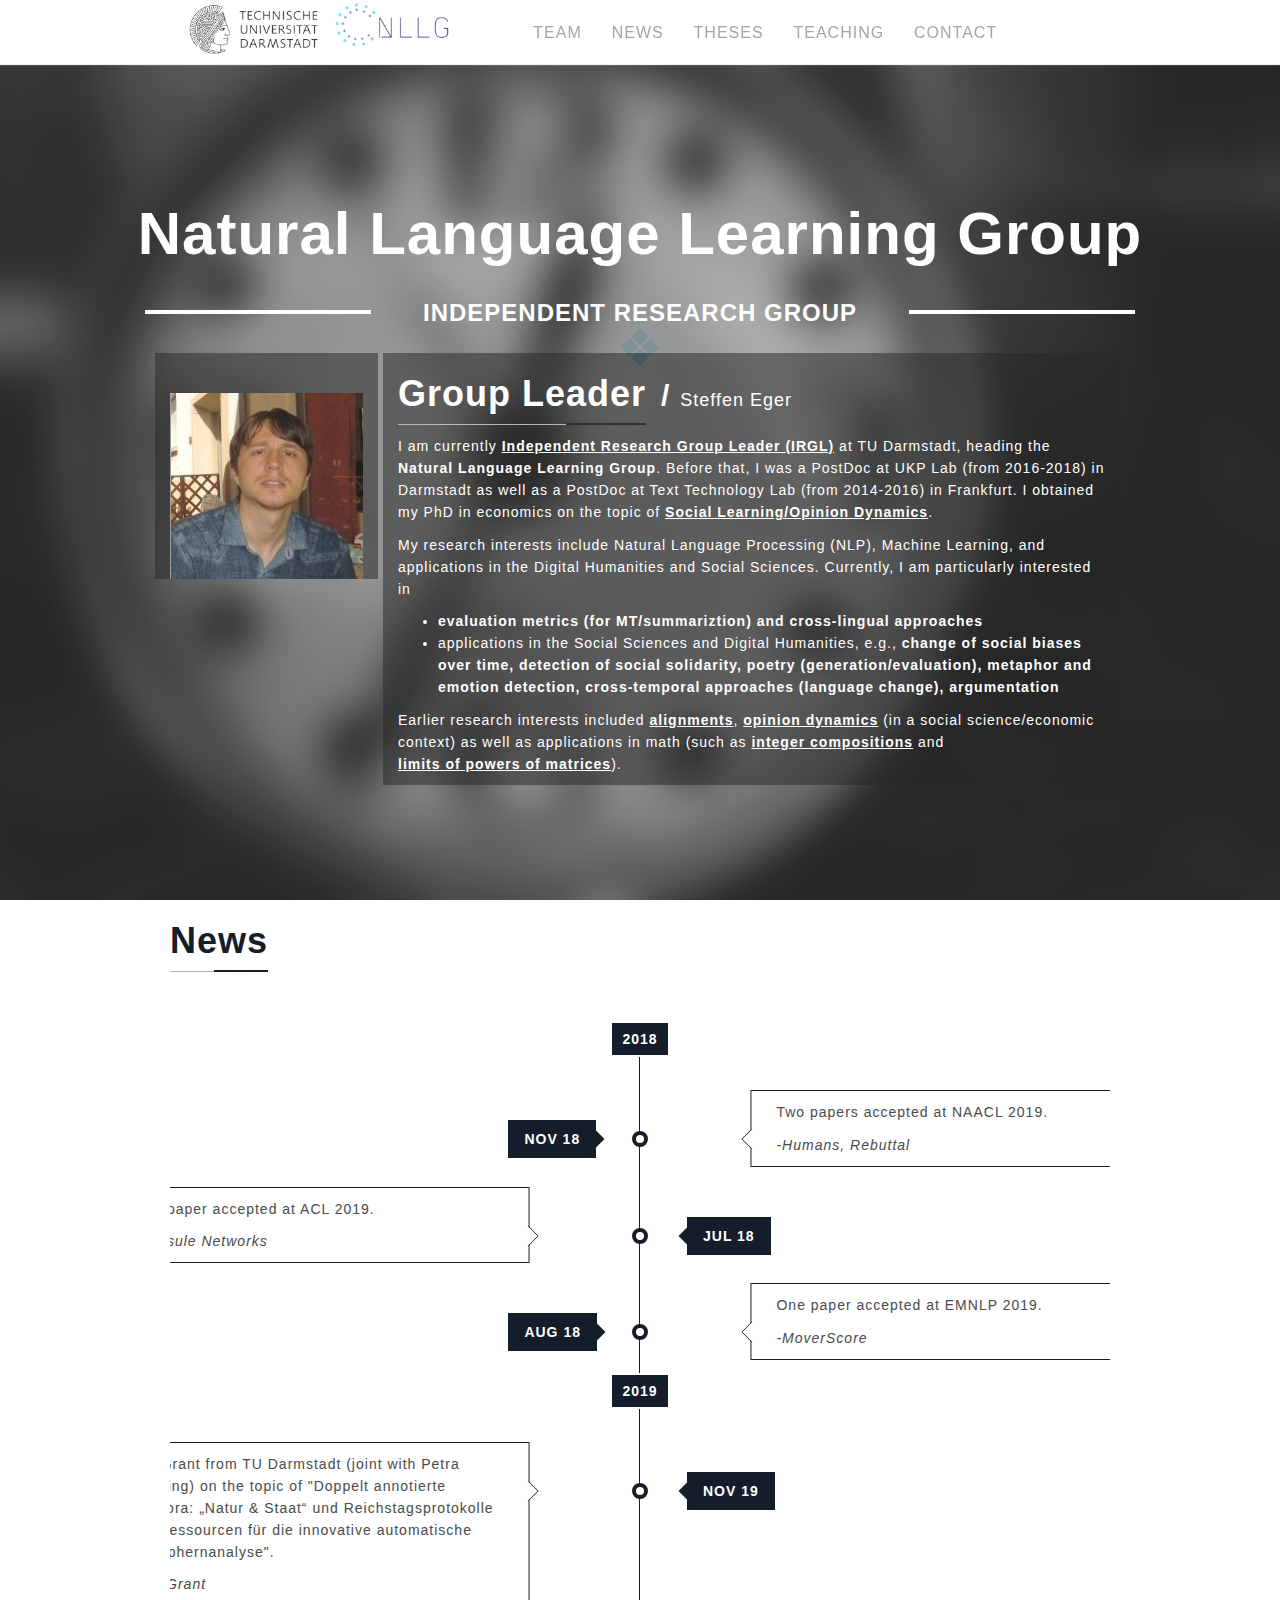
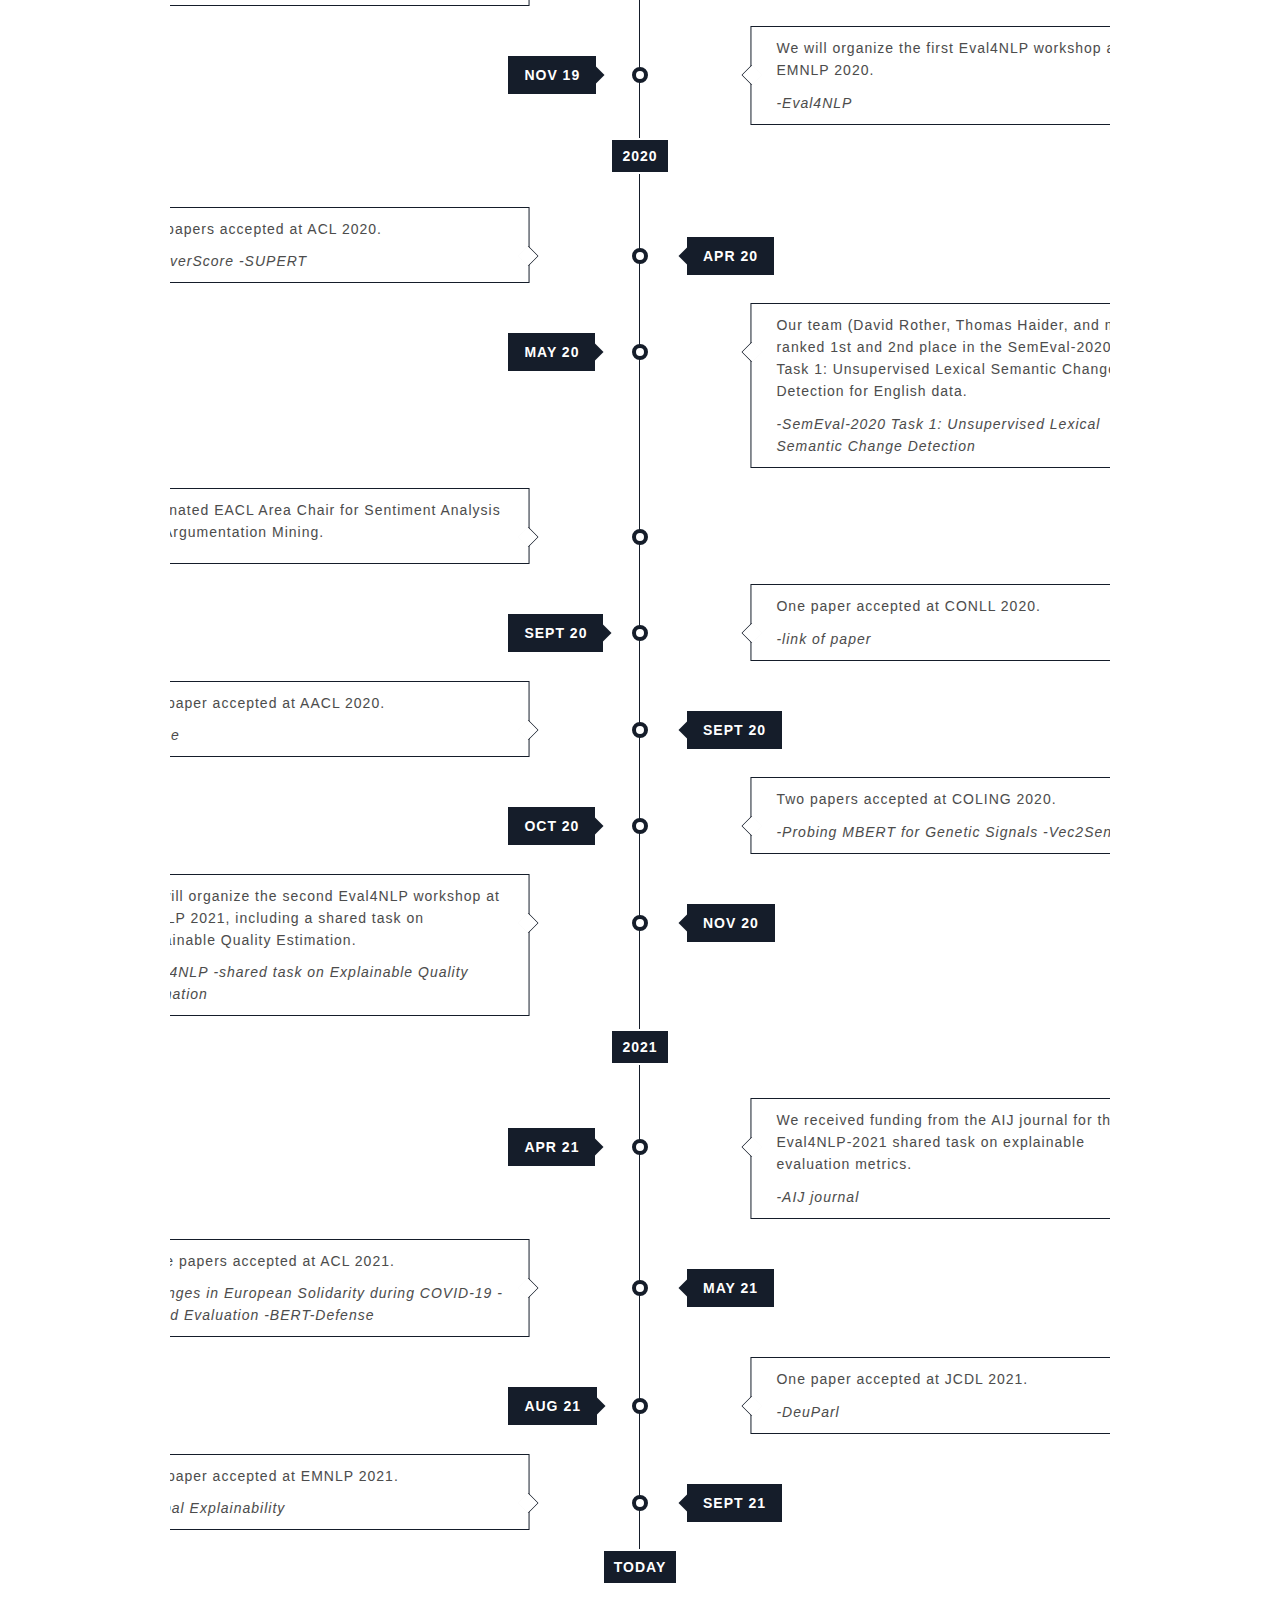
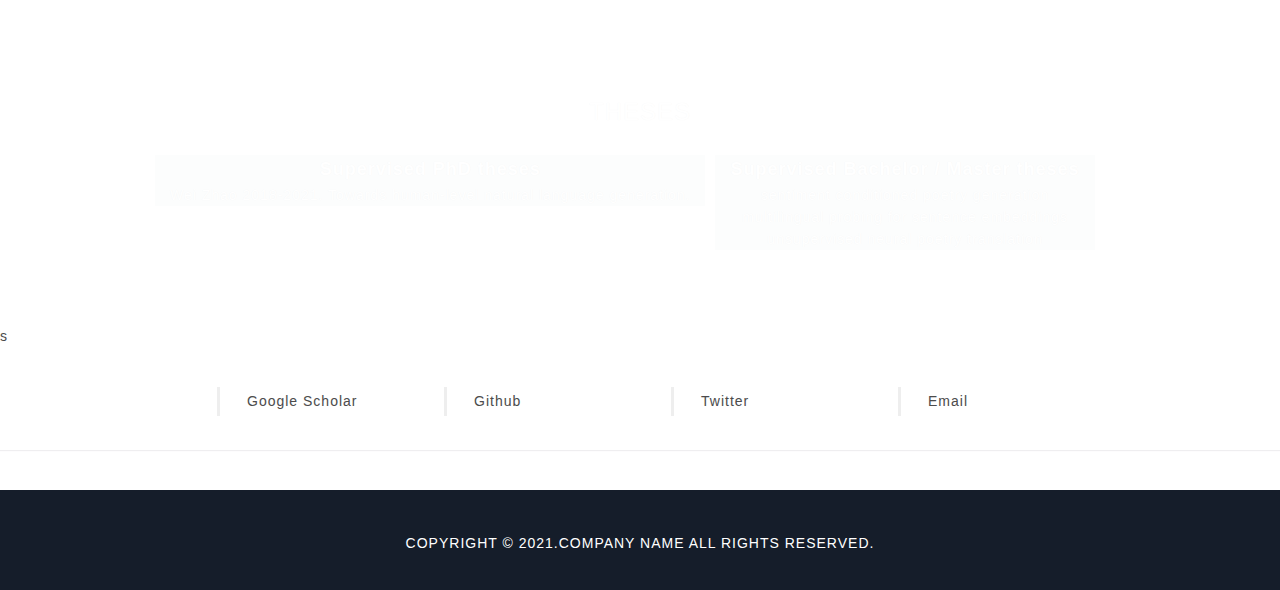
==== commit b0fe5853: "1" ====
--- a/web1/index.html
+++ b/web1/index.html
@@ -47,29 +47,32 @@
             <div class="info row">
                 <figure class="col-md-4 col-sm-5 author-pic"><img src="static/picture/author-pic.jpg" alt="author-pic">
                 </figure>
-                <header class="title">
-                    <h2>Group Leader</h2>
-                    <h4><span>/</span>Steffen Eger</h4>
-                </header>
-                <div class="desc col-md-8 col-sm-7">
-                    <p>I am currently
-                        <a class="link" href="https://www.informatik.tu-darmstadt.de/aiphes/aiphes/irg_position/index.en.jsp">Independent Research Group Leader (IRGL)</a> at TU Darmstadt, heading the <strong>Natural Language Learning Group</strong>. Before
-                        that, I was a PostDoc at UKP Lab (from 2016-2018) in Darmstadt as well as a PostDoc at Text Technology Lab (from 2014-2016) in Frankfurt. I obtained my PhD in economics on the topic of
-                        <a class="link" href="http://adiuvaris.org/main.pdf">Social Learning/Opinion Dynamics</a>.
-                    </p>
-                    <br>
-                    <p>My research interests include Natural Language Processing (NLP), Machine Learning, and applications in the Digital Humanities and Social Sciences. Currently, I am particularly interested in
-                        <ul>
-                            <li><strong>evaluation metrics (for MT/summariztion) and cross-lingual approaches</strong></li>
-                            <li>applications in the Social Sciences and Digital Humanities, e.g., <strong>change of social biases over time, detection of social solidarity, poetry (generation/evaluation), metaphor and emotion detection, cross-temporal approaches
-                                (language change), argumentation</strong>
-                            </li>
-                        </ul>
-                        Earlier research interests included
-                        <a class="link" href="https://aclanthology.org/D15-1139/">alignments</a>,
-                        <a class="link" href="https://arxiv.org/abs/1306.3134">opinion dynamics</a> (in a social science/economic context) as well as applications in math (such as <a class="link" href="https://www.intlpress.com/site/pub/pages/journals/items/joc/content/vols/0010/0002/a007/index.php?mode=ns">integer compositions</a>                        and <a class="link" href="https://www.sciencedirect.com/science/article/pii/S002437951630252X">limits of powers of matrices</a>).
-                    </p>
-                </div>
+                <div class="desc col-md-7 col-sm-6">
+                    <header class="title">
+                        <h2>Group Leader</h2>
+                        <h4><span>/</span>Steffen Eger</h4>
+                    </header>
+                    <div class="text">
+                        <p>I am currently
+                            <a class="link" href="https://www.informatik.tu-darmstadt.de/aiphes/aiphes/irg_position/index.en.jsp">Independent Research Group Leader (IRGL)</a> at TU Darmstadt, heading the <strong>Natural Language Learning Group</strong>.
+                            Before that, I was a PostDoc at UKP Lab (from 2016-2018) in Darmstadt as well as a PostDoc at Text Technology Lab (from 2014-2016) in Frankfurt. I obtained my PhD in economics on the topic of
+                            <a class="link" href="http://adiuvaris.org/main.pdf">Social Learning/Opinion Dynamics</a>.
+                        </p>
+                        <p>My research interests include Natural Language Processing (NLP), Machine Learning, and applications in the Digital Humanities and Social Sciences. Currently, I am particularly interested in
+                            <ul>
+                                <li><strong>evaluation metrics (for MT/summariztion) and cross-lingual approaches</strong></li>
+                                <li>applications in the Social Sciences and Digital Humanities, e.g., <strong>change of social biases over time, detection of social solidarity, poetry (generation/evaluation), metaphor and emotion detection, cross-temporal approaches
+                                    (language change), argumentation</strong>
+                                </li>
+                            </ul>
+                            Earlier research interests included
+                            <a class="link" href="https://aclanthology.org/D15-1139/">alignments</a>,
+                            <a class="link" href="https://arxiv.org/abs/1306.3134">opinion dynamics</a> (in a social science/economic context) as well as applications in math (such as <a class="link" href="https://www.intlpress.com/site/pub/pages/journals/items/joc/content/vols/0010/0002/a007/index.php?mode=ns">integer compositions</a>                            and <a class="link" href="https://www.sciencedirect.com/science/article/pii/S002437951630252X">limits of powers of matrices</a>).
+                        </p>
+                    </div>
+                </div>
+
+
             </div>
 
         </div>
@@ -257,6 +260,24 @@
         </div>
     </div>
     <!-- End About Section -->
+    <div class="theses">
+        <div class="container">
+            <h3 class="title">Theses</h3>
+            <div class="row desc">
+                <div class="theses1 col-md-4">
+                    <span class="num">Supervised PhD theses</span>
+                    <span>Wei Zhao 2018-2021. Towards human-level natural language generation.</span>
+                </div>
+                <div class="theses2 col-md-5">
+                    <span class="num">Supervised Bachelor / Master theses</span>
+                    <span>sentiment conditioned poetry generation</span>
+                    <span>multilingual probing for sentence embeddings</span>
+                    <span>unsupervised neural poetry translation</span>
+                </div>
+
+            </div>
+        </div>
+    </div>s
 
     <div class="about" id="contact">
         <!-- Extra Info -->
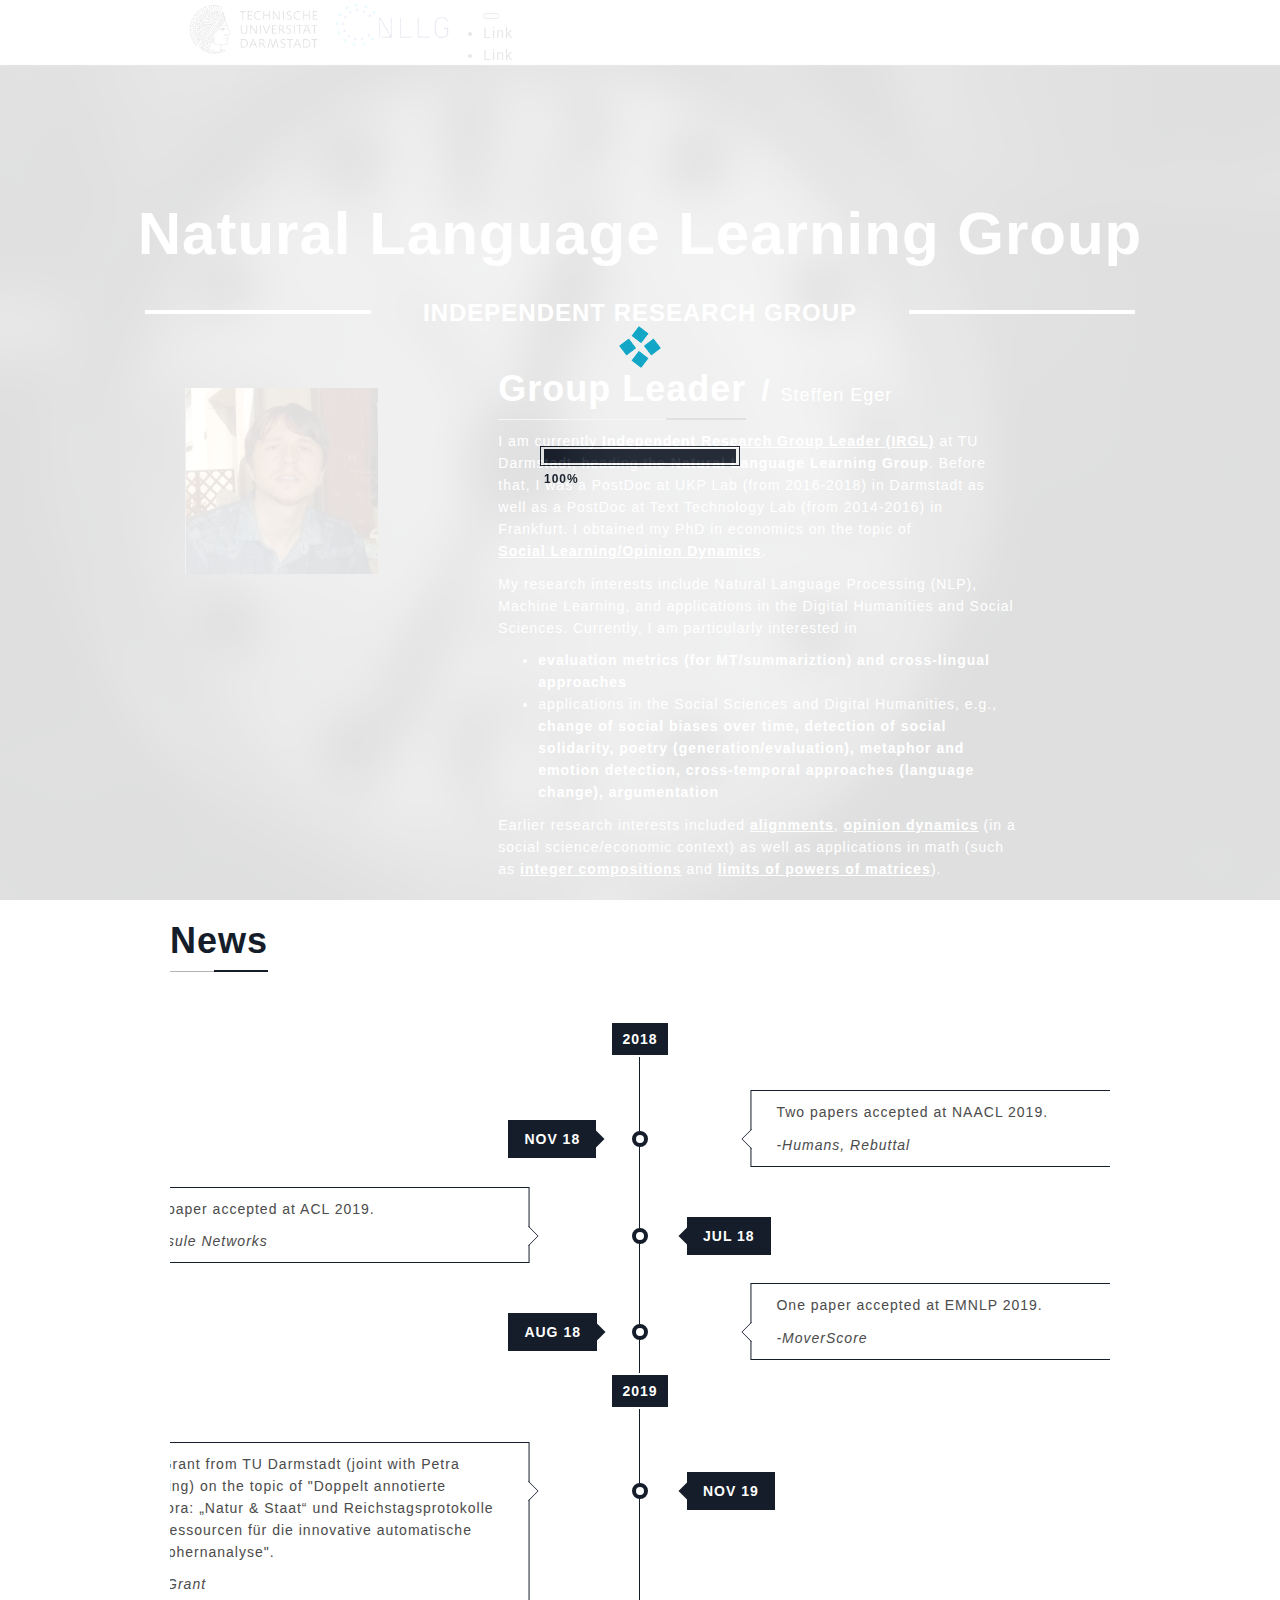
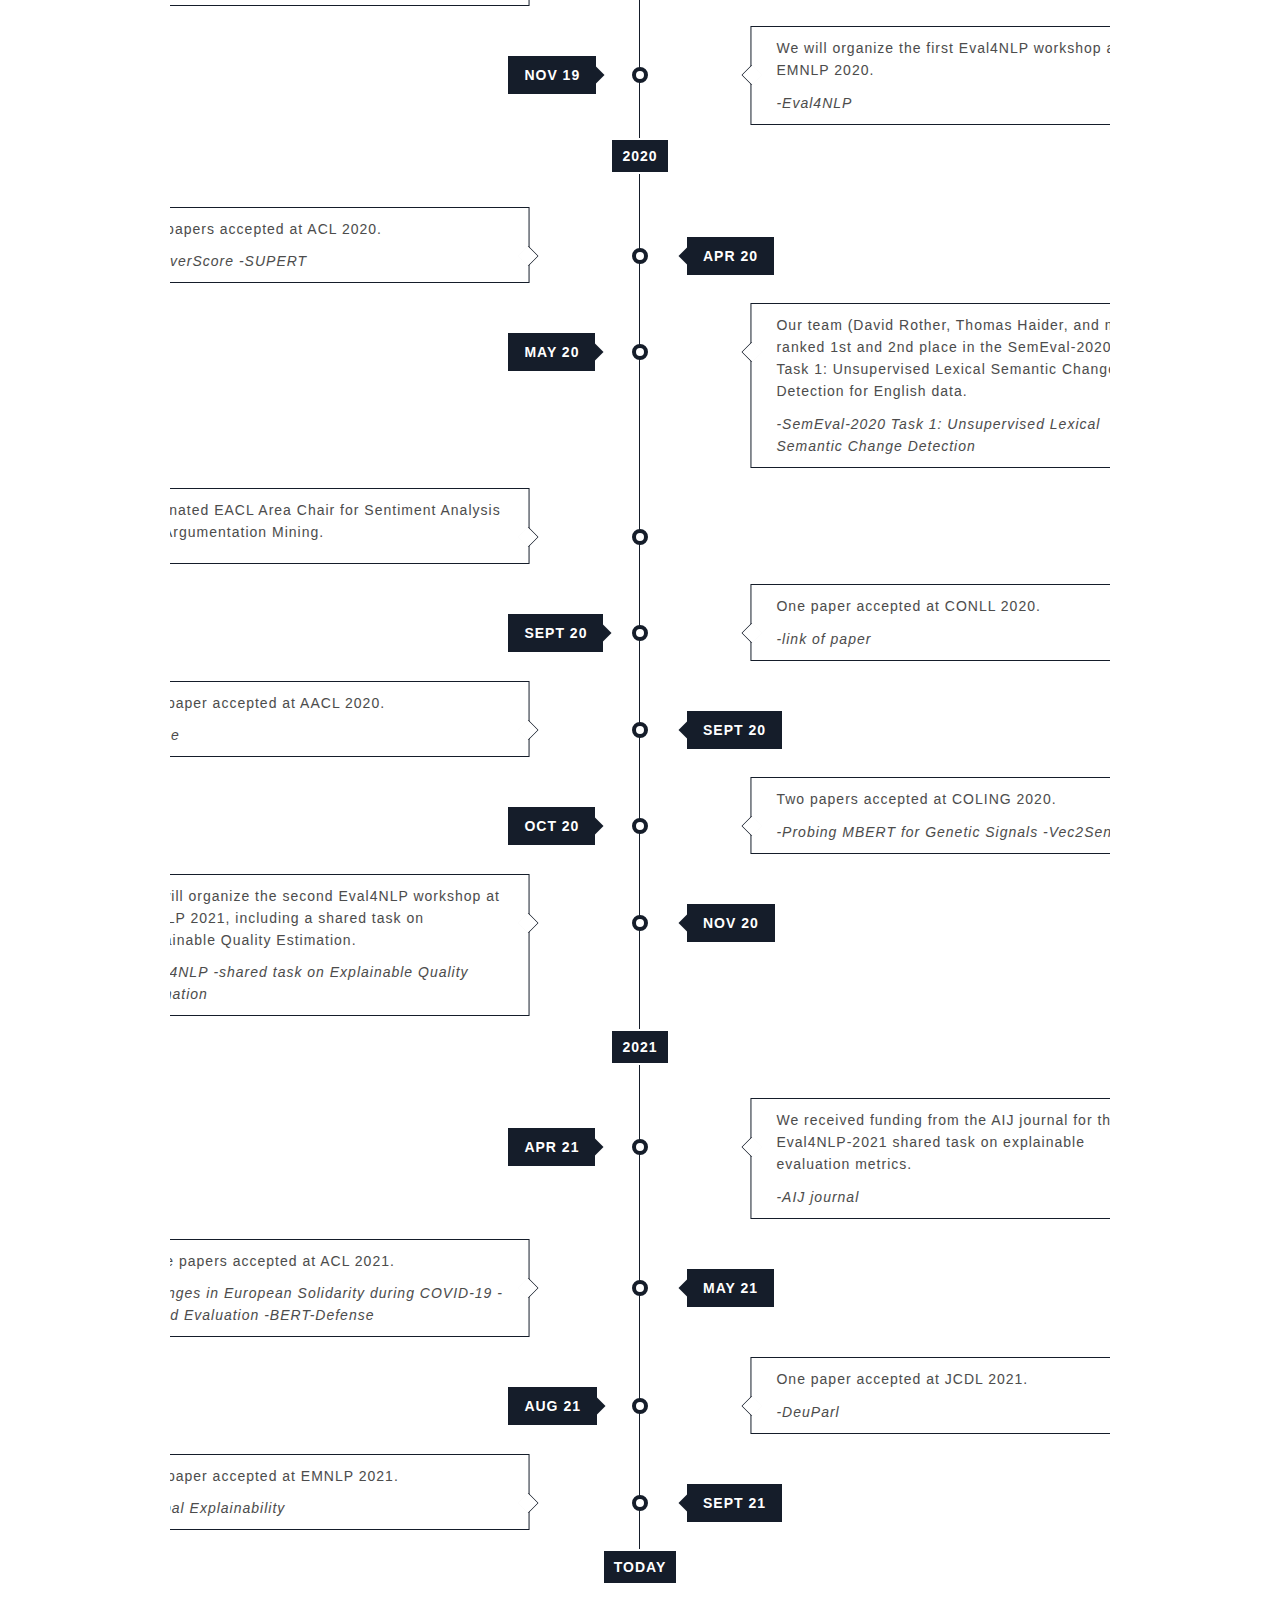
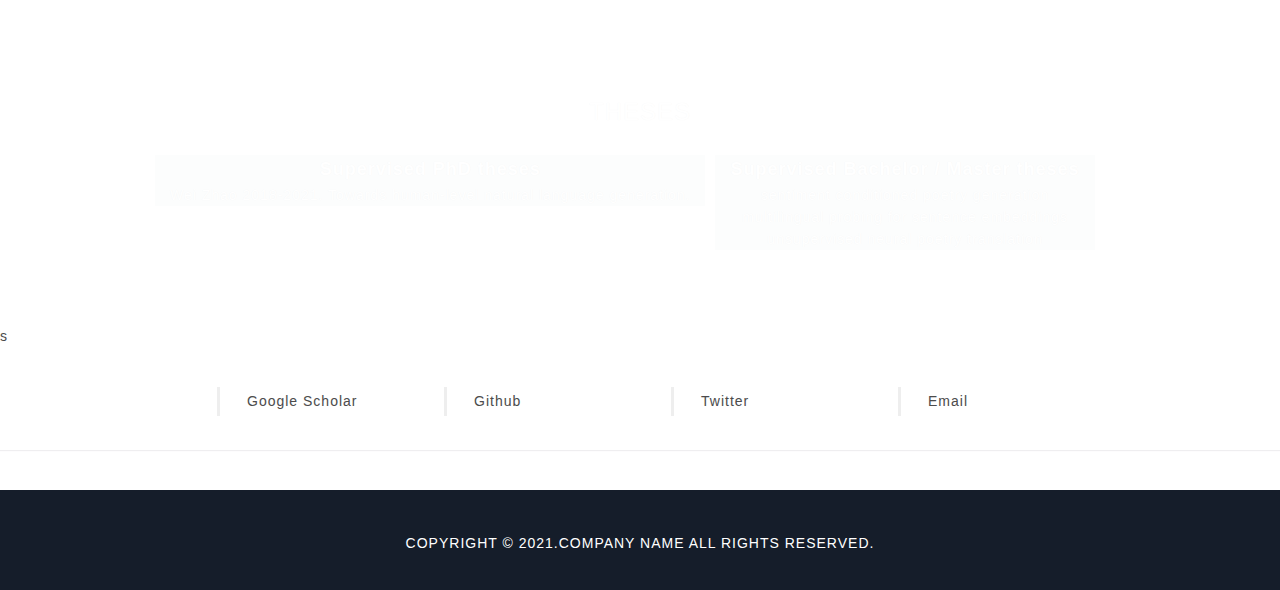
==== commit a850f075: "1" ====
--- a/web1/index.html
+++ b/web1/index.html
@@ -28,13 +28,34 @@
     <header id="header" class="page-head clearfix">
         <div class="container">
             <img class="col-xs-4" src="static/picture/logo.png" alt="site-logo">
-            <ul class="main-nav col-md-7">
+            <!--
+                <ul class="main-nav col-md-7">
                 <li><a href="#team">Team</a></li>
                 <li><a href="#resume">News</a></li>
                 <li><a href="#theses">Theses</a></li>
                 <li><a href="#teaching">Teaching</a></li>
                 <li><a href="#contact">Contact</a></li>
             </ul>
+            -->
+            <nav class="navbar navbar-expand-md bg-dark navbar-dark">
+                <button class="navbar-toggler" type="button" data-toggle="collapse" data-target="#collapsibleNavbar">
+                  <span class="navbar-toggler-icon"></span>
+                </button>
+                <div class="collapse navbar-collapse" id="collapsibleNavbar">
+                    <ul class="navbar-nav">
+                        <li class="nav-item">
+                            <a class="nav-link" href="#">Link</a>
+                        </li>
+                        <li class="nav-item">
+                            <a class="nav-link" href="#">Link</a>
+                        </li>
+                        <li class="nav-item">
+                            <a class="nav-link" href="#">Link</a>
+                        </li>
+                    </ul>
+                </div>
+            </nav>
+
         </div>
     </header>
 
@@ -44,36 +65,34 @@
             <h3 class="text-sub"><span>Independent Research Group</span></h3>
         </header>
         <div class="container">
-            <div class="info row">
-                <figure class="col-md-4 col-sm-5 author-pic"><img src="static/picture/author-pic.jpg" alt="author-pic">
-                </figure>
-                <div class="desc col-md-7 col-sm-6">
-                    <header class="title">
-                        <h2>Group Leader</h2>
-                        <h4><span>/</span>Steffen Eger</h4>
-                    </header>
-                    <div class="text">
-                        <p>I am currently
-                            <a class="link" href="https://www.informatik.tu-darmstadt.de/aiphes/aiphes/irg_position/index.en.jsp">Independent Research Group Leader (IRGL)</a> at TU Darmstadt, heading the <strong>Natural Language Learning Group</strong>.
-                            Before that, I was a PostDoc at UKP Lab (from 2016-2018) in Darmstadt as well as a PostDoc at Text Technology Lab (from 2014-2016) in Frankfurt. I obtained my PhD in economics on the topic of
-                            <a class="link" href="http://adiuvaris.org/main.pdf">Social Learning/Opinion Dynamics</a>.
-                        </p>
-                        <p>My research interests include Natural Language Processing (NLP), Machine Learning, and applications in the Digital Humanities and Social Sciences. Currently, I am particularly interested in
-                            <ul>
-                                <li><strong>evaluation metrics (for MT/summariztion) and cross-lingual approaches</strong></li>
-                                <li>applications in the Social Sciences and Digital Humanities, e.g., <strong>change of social biases over time, detection of social solidarity, poetry (generation/evaluation), metaphor and emotion detection, cross-temporal approaches
+
+            <figure class="col-md-4 col-sm-5 author-pic"><img src="static/picture/author-pic.jpg" alt="author-pic">
+            </figure>
+            <div class="desc col-md-7 col-sm-6">
+                <header class="title">
+                    <h2>Group Leader</h2>
+                    <h4><span>/</span>Steffen Eger</h4>
+                </header>
+                <div class="text">
+                    <p>I am currently
+                        <a class="link" href="https://www.informatik.tu-darmstadt.de/aiphes/aiphes/irg_position/index.en.jsp">Independent Research Group Leader (IRGL)</a> at TU Darmstadt, heading the <strong>Natural Language Learning Group</strong>. Before
+                        that, I was a PostDoc at UKP Lab (from 2016-2018) in Darmstadt as well as a PostDoc at Text Technology Lab (from 2014-2016) in Frankfurt. I obtained my PhD in economics on the topic of
+                        <a class="link" href="http://adiuvaris.org/main.pdf">Social Learning/Opinion Dynamics</a>.
+                    </p>
+                    <p>My research interests include Natural Language Processing (NLP), Machine Learning, and applications in the Digital Humanities and Social Sciences. Currently, I am particularly interested in
+                        <ul>
+                            <li><strong>evaluation metrics (for MT/summariztion) and cross-lingual approaches</strong></li>
+                            <li>applications in the Social Sciences and Digital Humanities, e.g., <strong>change of social biases over time, detection of social solidarity, poetry (generation/evaluation), metaphor and emotion detection, cross-temporal approaches
                                     (language change), argumentation</strong>
-                                </li>
-                            </ul>
-                            Earlier research interests included
-                            <a class="link" href="https://aclanthology.org/D15-1139/">alignments</a>,
-                            <a class="link" href="https://arxiv.org/abs/1306.3134">opinion dynamics</a> (in a social science/economic context) as well as applications in math (such as <a class="link" href="https://www.intlpress.com/site/pub/pages/journals/items/joc/content/vols/0010/0002/a007/index.php?mode=ns">integer compositions</a>                            and <a class="link" href="https://www.sciencedirect.com/science/article/pii/S002437951630252X">limits of powers of matrices</a>).
-                        </p>
-                    </div>
-                </div>
-
-
-            </div>
+                            </li>
+                        </ul>
+                        Earlier research interests included
+                        <a class="link" href="https://aclanthology.org/D15-1139/">alignments</a>,
+                        <a class="link" href="https://arxiv.org/abs/1306.3134">opinion dynamics</a> (in a social science/economic context) as well as applications in math (such as <a class="link" href="https://www.intlpress.com/site/pub/pages/journals/items/joc/content/vols/0010/0002/a007/index.php?mode=ns">integer compositions</a>                        and <a class="link" href="https://www.sciencedirect.com/science/article/pii/S002437951630252X">limits of powers of matrices</a>).
+                    </p>
+                </div>
+            </div>
+
 
         </div>
 
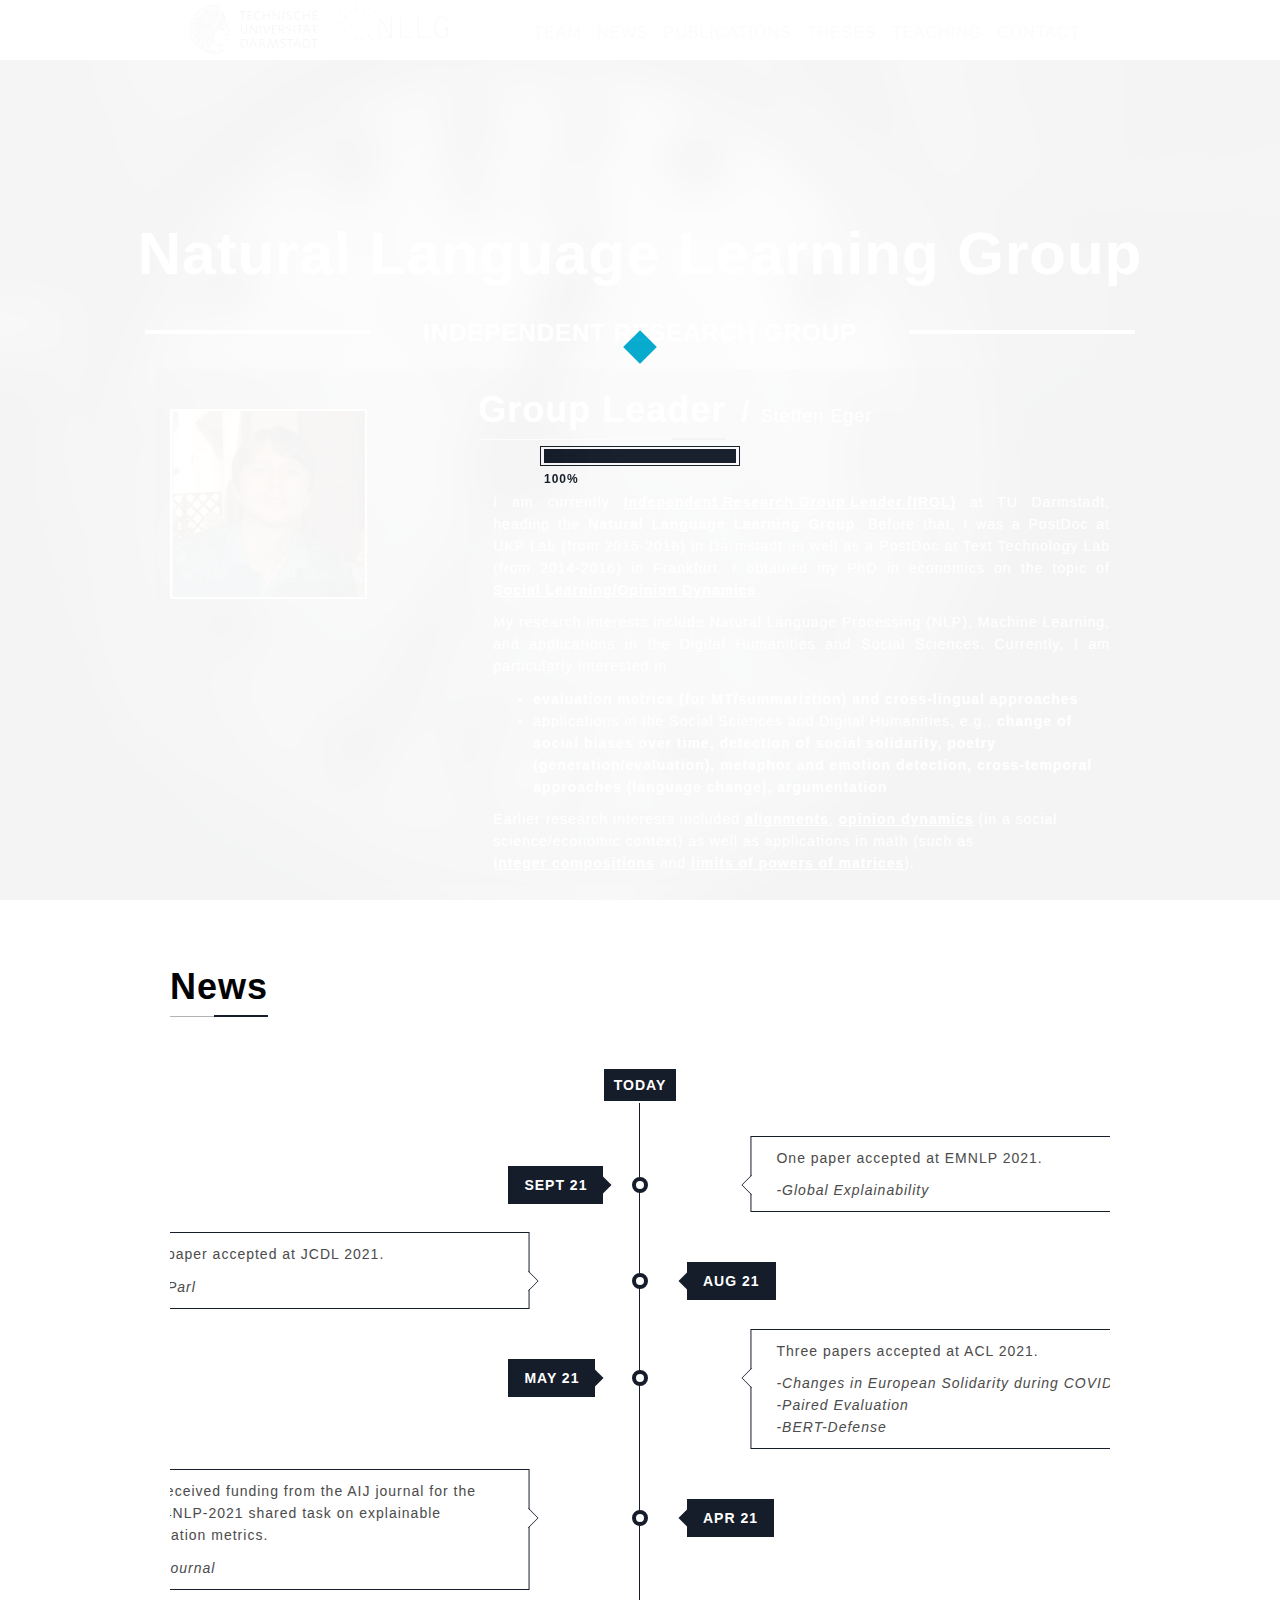
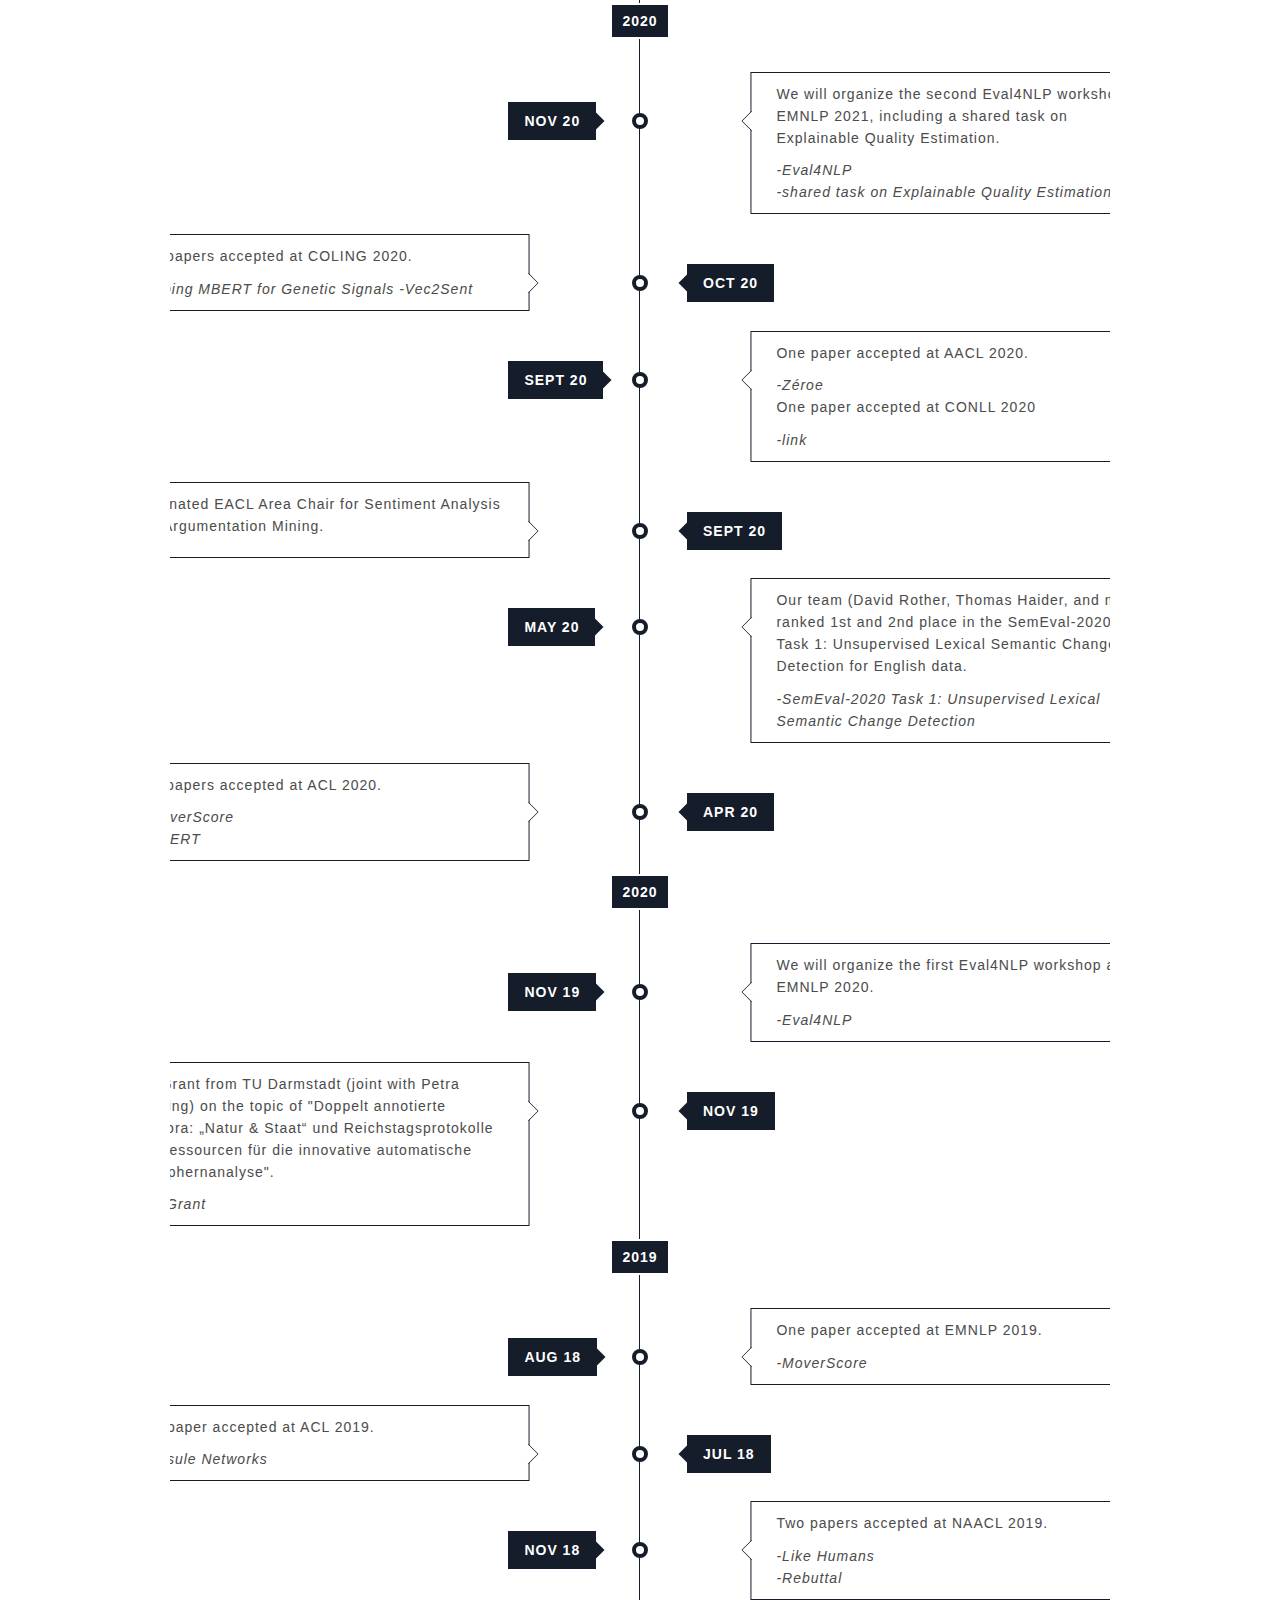
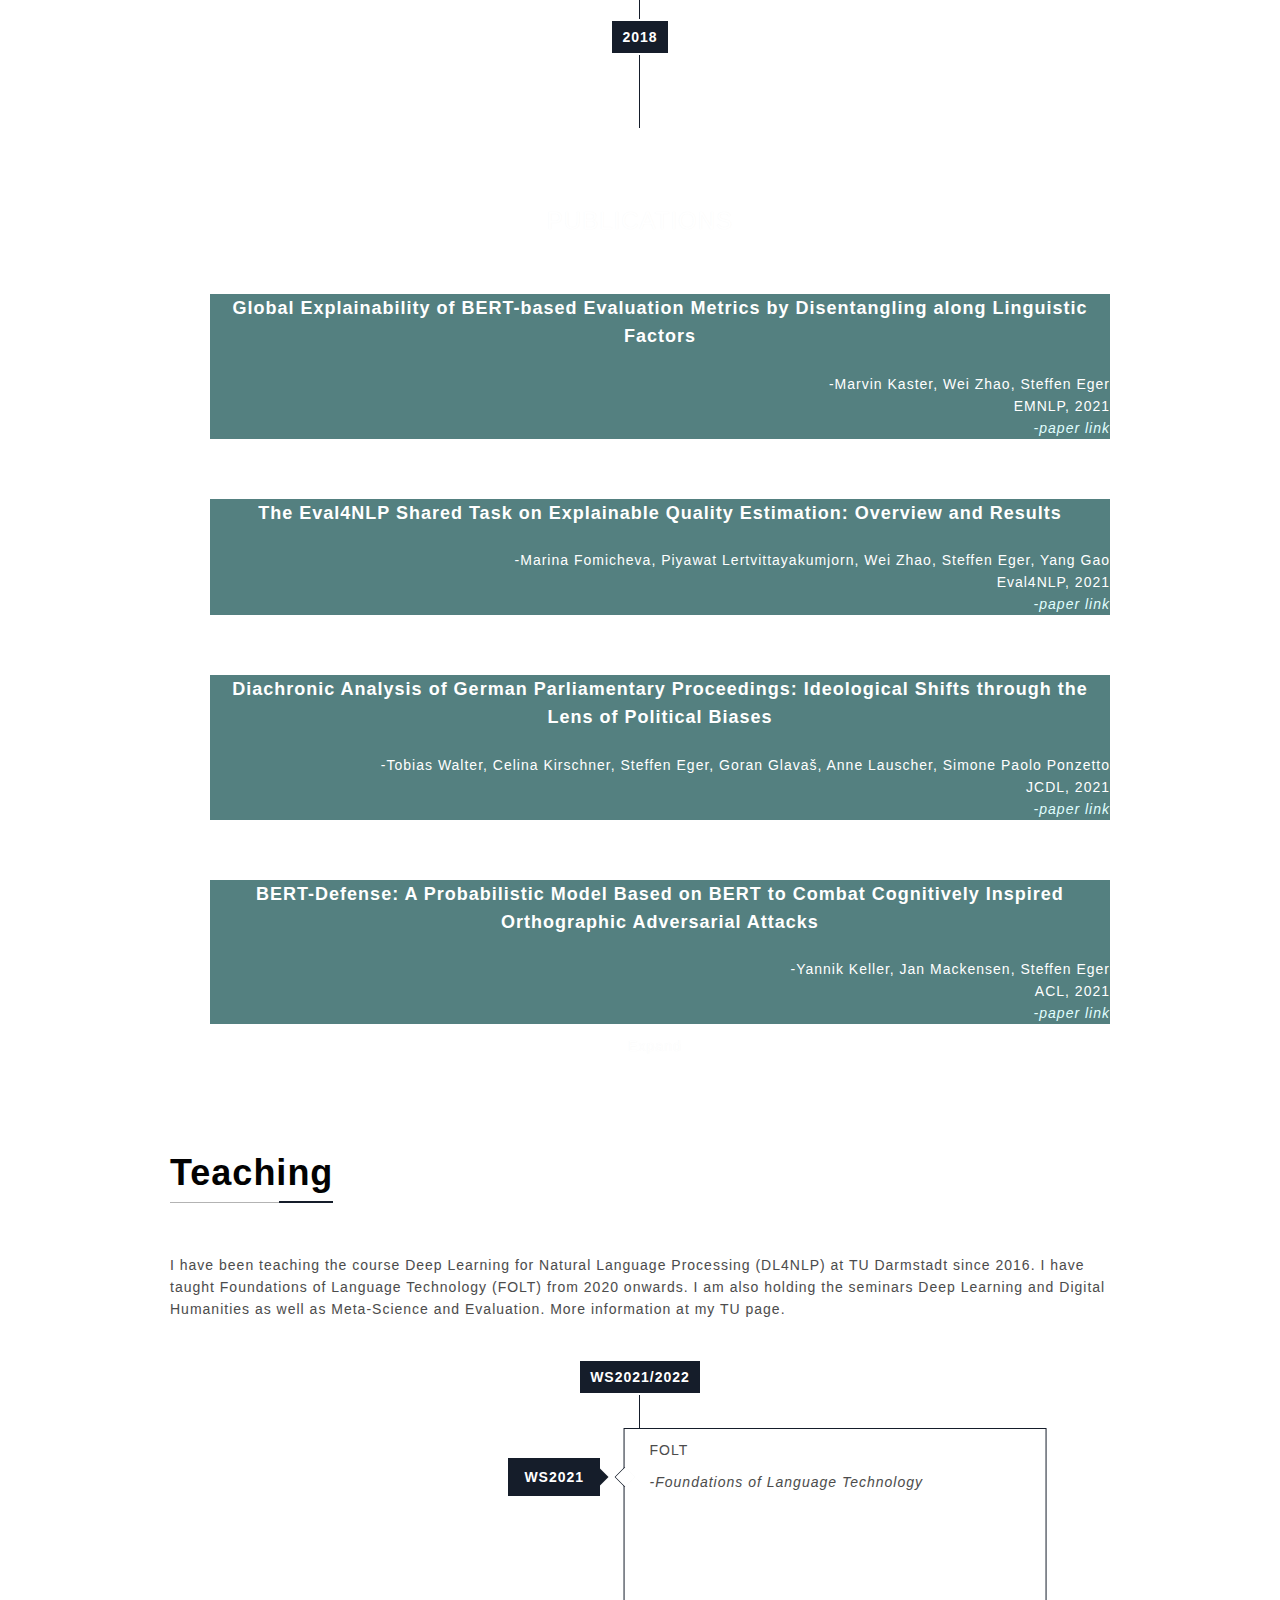
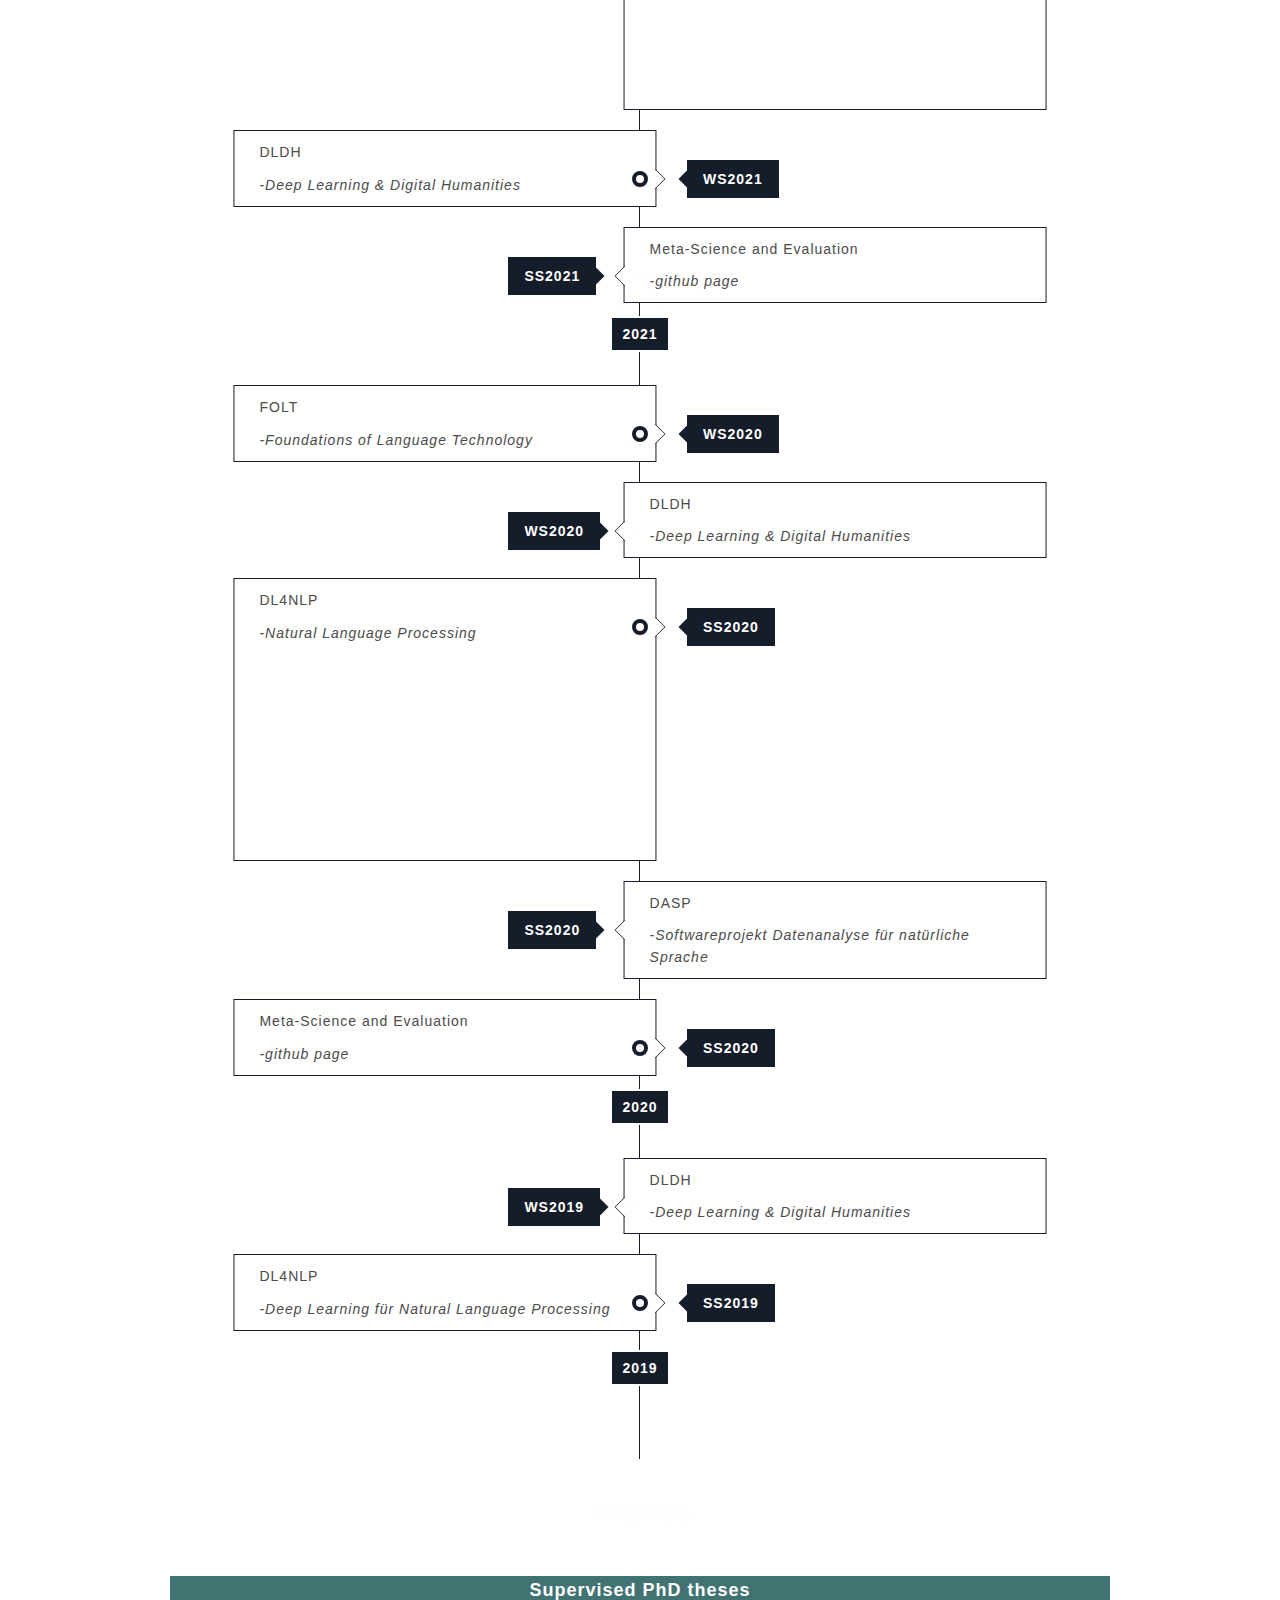
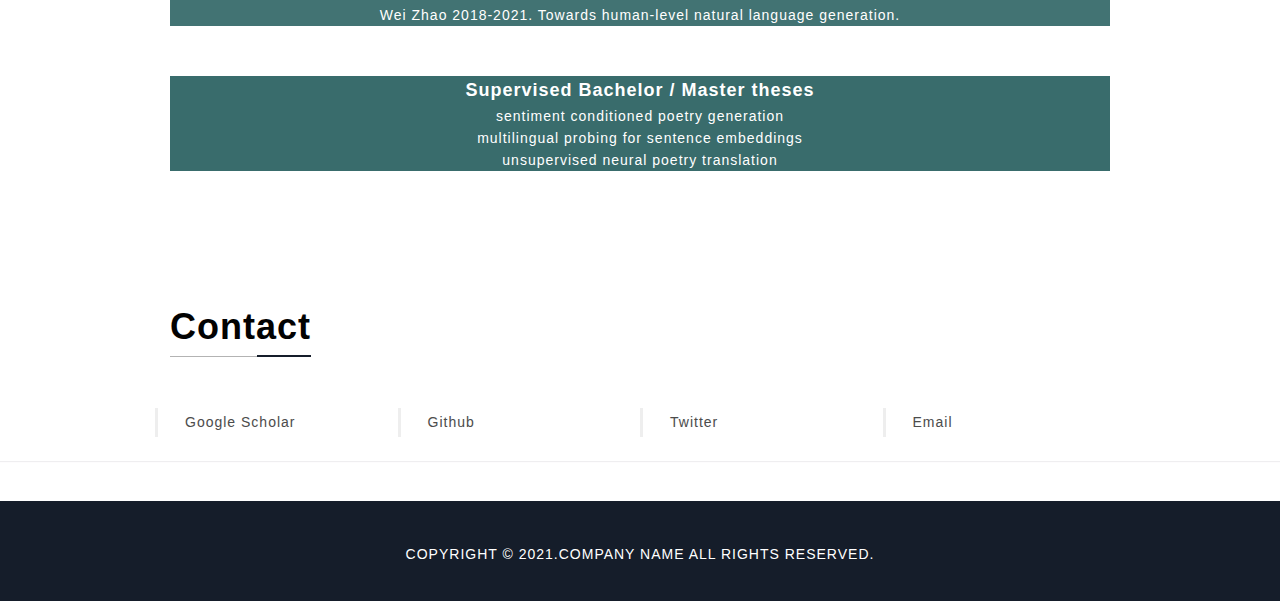
==== commit 170eb27a: "1" ====
--- a/web1/index.html
+++ b/web1/index.html
@@ -4,10 +4,10 @@
 <head>
     <meta charset="utf-8">
     <meta name="viewport" content="width=device-width, initial-scale=1.0">
-    <meta name="description" content="SquareRoot-Responsive OnePage Template">
+    <meta name="description" content="Natural Language Learning Group page">
     <meta name="keywords" content="one page, html5, jquery, responsive, squareroot, portfolio, personal">
     <meta name="author" content="solutionportal">
-    <title>SquareRoot- Responsive OnePage Template</title>
+    <title>Natural Language Learning Group page</title>
 
     <link rel="stylesheet" href="static/css/styles.css">
     <link href="static/css/magnific-popup.css" rel="stylesheet">
@@ -25,269 +25,639 @@
     </div>
     <!-- Preloader End -->
 
-    <header id="header" class="page-head clearfix">
+    <header class="navbar navbar-inverse navbar-fixed-top bs-docs-nav" role="banner">
         <div class="container">
-            <img class="col-xs-4" src="static/picture/logo.png" alt="site-logo">
-            <!--
-                <ul class="main-nav col-md-7">
-                <li><a href="#team">Team</a></li>
-                <li><a href="#resume">News</a></li>
-                <li><a href="#theses">Theses</a></li>
-                <li><a href="#teaching">Teaching</a></li>
-                <li><a href="#contact">Contact</a></li>
-            </ul>
-            -->
-            <nav class="navbar navbar-expand-md bg-dark navbar-dark">
-                <button class="navbar-toggler" type="button" data-toggle="collapse" data-target="#collapsibleNavbar">
-                  <span class="navbar-toggler-icon"></span>
-                </button>
-                <div class="collapse navbar-collapse" id="collapsibleNavbar">
-                    <ul class="navbar-nav">
-                        <li class="nav-item">
-                            <a class="nav-link" href="#">Link</a>
-                        </li>
-                        <li class="nav-item">
-                            <a class="nav-link" href="#">Link</a>
-                        </li>
-                        <li class="nav-item">
-                            <a class="nav-link" href="#">Link</a>
-                        </li>
-                    </ul>
-                </div>
+            <div class="site-logo">
+                <img class="col-xs-4" src="static/picture/logo.png" alt="site-logo">
+            </div>
+            <nav class="collapse navbar-collapse bs-navbar-collapse" role="navigation">
+                <ul class="main-nav">
+                    <li><a href="#team">Team</a></li>
+                    <li><a href="#news">News</a></li>
+                    <li><a href="#publications">Publications</a></li>
+                    <li><a href="#theses">Theses</a></li>
+                    <li><a href="#teaching">Teaching</a></li>
+                    <li><a href="#contact">Contact</a></li>
+                </ul>
+                <!-- End Nav -->
             </nav>
 
         </div>
     </header>
 
-    <div class="home" id="team">
-        <header class="big-title">
-            <h1 class="big-head">Natural Language Learning Group</h1>
-            <h3 class="text-sub"><span>Independent Research Group</span></h3>
-        </header>
-        <div class="container">
-
-            <figure class="col-md-4 col-sm-5 author-pic"><img src="static/picture/author-pic.jpg" alt="author-pic">
-            </figure>
-            <div class="desc col-md-7 col-sm-6">
-                <header class="title">
-                    <h2>Group Leader</h2>
-                    <h4><span>/</span>Steffen Eger</h4>
-                </header>
-                <div class="text">
-                    <p>I am currently
-                        <a class="link" href="https://www.informatik.tu-darmstadt.de/aiphes/aiphes/irg_position/index.en.jsp">Independent Research Group Leader (IRGL)</a> at TU Darmstadt, heading the <strong>Natural Language Learning Group</strong>. Before
-                        that, I was a PostDoc at UKP Lab (from 2016-2018) in Darmstadt as well as a PostDoc at Text Technology Lab (from 2014-2016) in Frankfurt. I obtained my PhD in economics on the topic of
-                        <a class="link" href="http://adiuvaris.org/main.pdf">Social Learning/Opinion Dynamics</a>.
-                    </p>
-                    <p>My research interests include Natural Language Processing (NLP), Machine Learning, and applications in the Digital Humanities and Social Sciences. Currently, I am particularly interested in
-                        <ul>
-                            <li><strong>evaluation metrics (for MT/summariztion) and cross-lingual approaches</strong></li>
-                            <li>applications in the Social Sciences and Digital Humanities, e.g., <strong>change of social biases over time, detection of social solidarity, poetry (generation/evaluation), metaphor and emotion detection, cross-temporal approaches
-                                    (language change), argumentation</strong>
-                            </li>
-                        </ul>
-                        Earlier research interests included
-                        <a class="link" href="https://aclanthology.org/D15-1139/">alignments</a>,
-                        <a class="link" href="https://arxiv.org/abs/1306.3134">opinion dynamics</a> (in a social science/economic context) as well as applications in math (such as <a class="link" href="https://www.intlpress.com/site/pub/pages/journals/items/joc/content/vols/0010/0002/a007/index.php?mode=ns">integer compositions</a>                        and <a class="link" href="https://www.sciencedirect.com/science/article/pii/S002437951630252X">limits of powers of matrices</a>).
-                    </p>
+    <div class="about" id="about">
+        <div class="home" id="team">
+            <header class="big-title">
+                <h1 class="big-head">Natural Language Learning Group</h1>
+                <h3 class="text-sub"><span>Independent Research Group</span></h3>
+            </header>
+            <!-- Author Info -->
+            <div class="author-info container">
+                <div class="info row">
+                    <figure class="col-md-4 col-sm-5 author-pic"><img src="static/picture/author-pic.jpg" alt="author-pic"></figure>
+                    <header class="title">
+                        <h2>Group Leader</h2>
+                        <h4><span>/</span>Steffen Eger</h4>
+                    </header>
+                    <div class="desc col-md-8 col-sm-7">
+                        <p>I am currently
+                            <a class="link" href="https://www.informatik.tu-darmstadt.de/aiphes/aiphes/irg_position/index.en.jsp">Independent Research Group Leader (IRGL)</a> at TU Darmstadt, heading the <strong>Natural Language Learning Group</strong>.
+                            Before that, I was a PostDoc at UKP Lab (from 2016-2018) in Darmstadt as well as a PostDoc at Text Technology Lab (from 2014-2016) in Frankfurt. I obtained my PhD in economics on the topic of
+                            <a class="link" href="http://adiuvaris.org/main.pdf">Social Learning/Opinion Dynamics</a>.
+                        </p>
+                        <p>My research interests include Natural Language Processing (NLP), Machine Learning, and applications in the Digital Humanities and Social Sciences. Currently, I am particularly interested in
+                            <ul>
+                                <li><strong>evaluation metrics (for MT/summariztion) and cross-lingual approaches</strong></li>
+                                <li>applications in the Social Sciences and Digital Humanities, e.g., <strong>change of social biases over time, detection of social solidarity, poetry (generation/evaluation), metaphor and emotion detection, cross-temporal approaches
+                                            (language change), argumentation</strong>
+                                </li>
+                            </ul>
+                            Earlier research interests included
+                            <a class="link" href="https://aclanthology.org/D15-1139/">alignments</a>,
+                            <a class="link" href="https://arxiv.org/abs/1306.3134">opinion dynamics</a> (in a social science/economic context) as well as applications in math (such as <a class="link" href="https://www.intlpress.com/site/pub/pages/journals/items/joc/content/vols/0010/0002/a007/index.php?mode=ns">integer compositions</a>                            and <a class="link" href="https://www.sciencedirect.com/science/article/pii/S002437951630252X">limits of powers of matrices</a>).
+                        </p>
+                    </div>
                 </div>
             </div>
 
-
-        </div>
-
-        <!-- later edit
-        <div>
-            <div class="cv-btn"><a href="https://www.youtube.com/">Download Resume</a></div>
-            <div class="learn-more"><a href="#about">learn more</a></div>
-        </div>
-        -->
-
-
-
-
+        </div>
     </div>
 
 
 
 
     <!-- Author Info -->
-    <div class="resume" id="resume">
+    <div class="resume" id="news">
         <div class="timeline container">
             <header class="title">
                 <h2>News</h2>
             </header>
 
             <div class="education timeline-cont clearfix">
-                <span class="title"><strong>2018</strong></span>
+
+                <span class="title"><strong>Today</strong></span>
+                <div class="group group-1 clearfix">
+                    <span class="date">Sept 21</span>
+                    <span class="point-circle"></span>
+                    <div class="desc-box">
+                        <p>One paper accepted at EMNLP 2021.</p>
+                        <a class="link" href="https://arxiv.org/pdf/2110.04399.pdf"><em><span>-</span>Global Explainability</em></a>
+                    </div>
+                </div>
+
+                <div class="group group-2 group-alter clearfix">
+                    <div class="desc-box">
+                        <p>One paper accepted at JCDL 2021.</p>
+                        <a class="link" href="https://arxiv.org/abs/2108.06295"><em><span>-</span>DeuParl</em></a>
+                    </div>
+                    <span class="point-circle"></span>
+                    <span class="date">Aug 21</span>
+                </div>
+
+                <div class="group group-1 clearfix">
+                    <span class="date">May 21</span>
+                    <span class="point-circle"></span>
+                    <div class="desc-box">
+                        <p>Three papers accepted at ACL 2021.</p>
+                        <a class="link" href="https://aclanthology.org/2021.acl-long.129/"><em><span>-</span>Changes in European Solidarity during COVID-19</em></a> <br />
+                        <a class="link" href="https://aclanthology.org/2021.acl-long.179/"><em><span>-</span>Paired Evaluation</em></a><br />
+                        <a class="link" href="https://aclanthology.org/2021.findings-acl.141/"><em><span>-</span>BERT-Defense</em></a>
+                    </div>
+                </div>
+
+                <div class="group group-2 group-alter clearfix">
+                    <div class="desc-box">
+                        <p>We received funding from the AIJ journal for the Eval4NLP-2021 shared task on explainable evaluation metrics.</p>
+                        <a class="link" href="https://aij.ijcai.org/funding-opportunities-for-promoting-ai-research/"><em><span>-</span>AIJ journal</em></a>
+                    </div>
+                    <span class="point-circle"></span>
+                    <span class="date">Apr 21</span>
+                </div>
+
+                <span class="title"><strong>2020</strong></span>
+                <div class="group group-1 clearfix">
+                    <span class="date">Nov 20</span>
+                    <span class="point-circle"></span>
+                    <div class="desc-box">
+                        <p>We will organize the second Eval4NLP workshop at EMNLP 2021, including a shared task on Explainable Quality Estimation.</p>
+                        <a class="link" href="https://eval4nlp.github.io/"><em><span>-</span>Eval4NLP</em></a> <br />
+                        <a class="link" href="https://github.com/eval4nlp/SharedTask2021"><em><span>-</span>shared task on Explainable Quality Estimation</em></a>
+                    </div>
+                </div>
+
+
+
+                <div class="group group-2 group-alter clearfix">
+                    <div class="desc-box">
+                        <p>Two papers accepted at COLING 2020.</p>
+                        <a class="link" href="https://aclanthology.org/2020.coling-main.105.pdf"><em><span>-</span>Probing MBERT for Genetic Signals</em></a>
+                        <a class="link" href="https://aclanthology.org/2020.coling-main.152/"><em><span>-</span>Vec2Sent</em></a>
+                    </div>
+                    <span class="point-circle"></span>
+                    <span class="date">Oct 20</span>
+                </div>
+
+                <div class="group group-1 clearfix">
+                    <span class="date">Sept 20</span>
+                    <span class="point-circle"></span>
+                    <div class="desc-box">
+                        <p>One paper accepted at AACL 2020.</p>
+                        <a class="link" href="https://aclanthology.org/2020.aacl-main.79/"><em><span>-</span>Zéroe</em></a> <br />
+                        <p>One paper accepted at CONLL 2020</p>
+                        <a class="link" href="https://arxiv.org/abs/2006.09109"><em><span>-</span>link</em></a>
+                    </div>
+                </div>
+
+                <div class="group group-2 group-alter clearfix">
+                    <div class="desc-box">
+                        <p>Nominated EACL Area Chair for Sentiment Analysis and Argumentation Mining.</p>
+                    </div>
+                    <span class="point-circle"></span>
+                    <span class="date">Sept 20</span>
+                </div>
+
+                <div class="group group-1 clearfix">
+                    <span class="date">May 20</span>
+                    <span class="point-circle"></span>
+                    <div class="desc-box">
+                        <p>Our team (David Rother, Thomas Haider, and me) ranked 1st and 2nd place in the SemEval-2020 Task 1: Unsupervised Lexical Semantic Change Detection for English data.</p>
+                        <a class="link" href="https://competitions.codalab.org/competitions/20948"><em><span>-</span>SemEval-2020 Task 1: Unsupervised Lexical Semantic Change Detection</em></a>
+                    </div>
+                </div>
+
+                <div class="group group-2 group-alter clearfix">
+                    <div class="desc-box">
+                        <p>Two papers accepted at ACL 2020.</p>
+                        <a class="link" href="https://aclanthology.org/2020.acl-main.151/"><em><span>-</span>XMoverScore</em></a><br />
+                        <a class="link" href="https://aclanthology.org/2020.acl-main.124/"><em><span>-</span>SUPERT</em></a>
+                    </div>
+                    <span class="point-circle"></span>
+                    <span class="date">Apr 20</span>
+                </div>
+
+                <span class="title"><strong>2020</strong></span>
+
+
+                <div class="group group-1 clearfix">
+                    <span class="date">Nov 19</span>
+                    <span class="point-circle"></span>
+                    <div class="desc-box">
+                        <p>We will organize the first Eval4NLP workshop at EMNLP 2020.</p>
+                        <a class="link" href="https://nlpevaluation2020.github.io/"><em><span>-</span>Eval4NLP</em></a>
+                    </div>
+                </div>
+
+                <div class="group group-2 group-alter clearfix">
+                    <div class="desc-box">
+                        <p>FiF Grant from TU Darmstadt (joint with Petra Gehring) on the topic of "Doppelt annotierte Korpora: „Natur & Staat“ und Reichstagsprotokolle als Ressourcen für die innovative automatische Metaphernanalyse".</p>
+                        <a class="link" href="https://www.fif.tu-darmstadt.de/foerderung/foerderung_details_19584.de.jsp"><em><span>-</span>FiF Grant</em></a>
+                    </div>
+                    <span class="point-circle"></span>
+                    <span class="date">Nov 19</span>
+                </div>
+
+                <span class="title"><strong>2019</strong></span>
+
+
+
+                <div class="group group-1 clearfix">
+                    <span class="date">Aug 18</span>
+                    <span class="point-circle"></span>
+                    <div class="desc-box">
+                        <p>One paper accepted at EMNLP 2019.</p>
+                        <a class="link" href="https://aclanthology.org/D19-1053/"><em><span>-</span>MoverScore</em></a>
+                    </div>
+                </div>
+
+                <div class="group group-2 group-alter clearfix">
+                    <div class="desc-box">
+                        <p>One paper accepted at ACL 2019.</p>
+                        <a class="link" href="https://aclanthology.org/P19-1150/"><em><span>-</span>Capsule Networks</em></a>
+                    </div>
+                    <span class="point-circle"></span>
+                    <span class="date">Jul 18</span>
+                </div>
                 <div class="group group-1 clearfix">
                     <span class="date">Nov 18</span>
                     <span class="point-circle"></span>
                     <div class="desc-box">
                         <p>Two papers accepted at NAACL 2019.</p>
-                        <a class="link" href=""><em><span>-</span>Humans, Rebuttal</em></a>
-                    </div>
-                </div>
-
-                <div class="group group-2 group-alter clearfix">
-                    <div class="desc-box">
-                        <p>One paper accepted at ACL 2019.</p>
-                        <a class="link" href=""><em><span>-</span>Capsule Networks</em></a>
-                    </div>
-                    <span class="point-circle"></span>
-                    <span class="date">Jul 18</span>
-                </div>
-
-                <div class="group group-1 clearfix">
-                    <span class="date">Aug 18</span>
-                    <span class="point-circle"></span>
-                    <div class="desc-box">
-                        <p>One paper accepted at EMNLP 2019.</p>
-                        <a class="link" href=""><em><span>-</span>MoverScore</em></a>
-                    </div>
-                </div>
-                <span class="title"><strong>2019</strong></span>
-                <div class="group group-2 group-alter clearfix">
-                    <div class="desc-box">
-                        <p>FiF Grant from TU Darmstadt (joint with Petra Gehring) on the topic of "Doppelt annotierte Korpora: „Natur & Staat“ und Reichstagsprotokolle als Ressourcen für die innovative automatische Metaphernanalyse".</p>
-                        <a class="link" href=""><em><span>-</span>FiF Grant</em></a>
-                    </div>
-                    <span class="point-circle"></span>
-                    <span class="date">Nov 19</span>
-                </div>
-
-                <div class="group group-1 clearfix">
-                    <span class="date">Nov 19</span>
-                    <span class="point-circle"></span>
-                    <div class="desc-box">
-                        <p>We will organize the first Eval4NLP workshop at EMNLP 2020.</p>
-                        <a class="link" href=""><em><span>-</span>Eval4NLP</em></a>
-                    </div>
-                </div>
-
-                <span class="title"><strong>2020</strong></span>
-
-                <div class="group group-2 group-alter clearfix">
-                    <div class="desc-box">
-                        <p>Two papers accepted at ACL 2020.</p>
-                        <a class="link" href=""><em><span>-</span>XMoverScore</em></a>
-                        <a class="link" href=""><em><span>-</span>SUPERT</em></a>
-                    </div>
-                    <span class="point-circle"></span>
-                    <span class="date">Apr 20</span>
-                </div>
-
-                <div class="group group-1 clearfix">
-                    <span class="date">May 20</span>
-                    <span class="point-circle"></span>
-                    <div class="desc-box">
-                        <p>Our team (David Rother, Thomas Haider, and me) ranked 1st and 2nd place in the SemEval-2020 Task 1: Unsupervised Lexical Semantic Change Detection for English data.</p>
-                        <a class="link" href=""><em><span>-</span>SemEval-2020 Task 1: Unsupervised Lexical Semantic Change Detection</em></a>
-                    </div>
-                </div>
-
-                <div class="group group-2 group-alter clearfix">
-                    <div class="desc-box">
-                        <p>Nominated EACL Area Chair for Sentiment Analysis and Argumentation Mining.</p>
-                    </div>
-                    <span class="point-circle"></span>
-                </div>
-
-                <div class="group group-1 clearfix">
-                    <span class="date">Sept 20</span>
-                    <span class="point-circle"></span>
-                    <div class="desc-box">
-                        <p>One paper accepted at CONLL 2020.</p>
-                        <a class="link" href=""><em><span>-</span>link of paper</em></a>
-                    </div>
-                </div>
-
-                <div class="group group-2 group-alter clearfix">
-                    <div class="desc-box">
-                        <p>One paper accepted at AACL 2020.</p>
-                        <a class="link" href=""><em><span>-</span>Zéroe</em></a>
-                    </div>
-                    <span class="point-circle"></span>
-                    <span class="date">Sept 20</span>
-                </div>
-
-                <div class="group group-1 clearfix">
-                    <span class="date">Oct 20</span>
-                    <span class="point-circle"></span>
-                    <div class="desc-box">
-                        <p>Two papers accepted at COLING 2020.</p>
-                        <a class="link" href=""><em><span>-</span>Probing MBERT for Genetic Signals</em></a>
-                        <a class="link" href=""><em><span>-</span>Vec2Sent</em></a>
-                    </div>
-                </div>
-
-                <div class="group group-2 group-alter clearfix">
-                    <div class="desc-box">
-                        <p>We will organize the second Eval4NLP workshop at EMNLP 2021, including a shared task on Explainable Quality Estimation.</p>
-                        <a class="link" href=""><em><span>-</span>Eval4NLP</em></a>
-                        <a class="link" href=""><em><span>-</span>shared task on Explainable Quality Estimation</em></a>
-                    </div>
-                    <span class="point-circle"></span>
-                    <span class="date">Nov 20</span>
-                </div>
-
-                <span class="title"><strong>2021</strong></span>
-
-                <div class="group group-1 clearfix">
-                    <span class="date">Apr 21</span>
-                    <span class="point-circle"></span>
-                    <div class="desc-box">
-                        <p>We received funding from the AIJ journal for the Eval4NLP-2021 shared task on explainable evaluation metrics.</p>
-                        <a class="link" href=""><em><span>-</span>AIJ journal</em></a>
-                    </div>
-                </div>
-
-                <div class="group group-2 group-alter clearfix">
-                    <div class="desc-box">
-                        <p>Three papers accepted at ACL 2021.</p>
-                        <a class="link" href=""><em><span>-</span>Changes in European Solidarity during COVID-19</em></a>
-                        <a class="link" href=""><em><span>-</span>Paired Evaluation</em></a>
-                        <a class="link" href=""><em><span>-</span>BERT-Defense</em></a>
-                    </div>
-                    <span class="point-circle"></span>
-                    <span class="date">May 21</span>
-                </div>
-                <div class="group group-1 clearfix">
-                    <span class="date">Aug 21</span>
-                    <span class="point-circle"></span>
-                    <div class="desc-box">
-                        <p>One paper accepted at JCDL 2021.</p>
-                        <a class="link" href=""><em><span>-</span>DeuParl</em></a>
-                    </div>
-                </div>
-
-                <div class="group group-2 group-alter clearfix">
-                    <div class="desc-box">
-                        <p>One paper accepted at EMNLP 2021.</p>
-                        <a class="link" href=""><em><span>-</span>Global Explainability</em></a>
-                    </div>
-                    <span class="point-circle"></span>
-                    <span class="date">Sept 21</span>
+                        <a class="link" href="https://aclanthology.org/N19-1165/"><em><span>-</span>Like Humans</em></a> <br />
+                        <a class="link" href="https://aclanthology.org/N19-1129/"><em><span>-</span>Rebuttal</em></a>
+                    </div>
                 </div>
 
                 <!-- End Experience -->
 
                 <div class="end-box clearfix">
-                    <span class="title"><strong>Today</strong></span>
+                    <span class="title"><strong>2018</strong></span>
                 </div>
             </div>
         </div>
     </div>
     <!-- End About Section -->
-    <div class="theses">
+
+    <div class="theses publications" id="publications">
+        <div class="container">
+            <h3 class="title">Publications</h3>
+            <div class="desc">
+                <ul>
+                    <li>
+                        <div class="publication2">
+                            <span class="num">Global Explainability of BERT-based Evaluation Metrics by Disentangling along Linguistic Factors</span>
+                            <br>
+                            <span class="link">
+                            -Marvin Kaster, Wei Zhao, Steffen Eger
+                            
+                        </span>
+                            <span class="link">
+                            EMNLP, 2021
+                        </span>
+                            <span class="link">
+                            <a href="https://aclanthology.org/N19-1129/">-<em>paper link</em>
+                        </span>
+                            </a>
+                        </div>
+                    </li>
+                    <li>
+                        <div class="publication2">
+                            <span class="num">The Eval4NLP Shared Task on Explainable Quality Estimation: Overview and Results
+                        </span>
+                            <br>
+                            <span class="link">
+                            -Marina Fomicheva, Piyawat Lertvittayakumjorn, Wei Zhao, Steffen Eger, Yang Gao
+                            
+                        </span>
+                            <span class="link">
+                            Eval4NLP, 2021
+                        </span>
+                            <span class="link">
+                            <a href="https://aclanthology.org/N19-1129/">-<em>paper link</em>
+                        </span>
+                            </a>
+                        </div>
+                    </li>
+                    <li>
+                        <div class="publication2">
+                            <span class="num">Diachronic Analysis of German Parliamentary Proceedings: Ideological Shifts through the Lens of Political Biases
+                        </span>
+                            <br>
+                            <span class="link">
+                            -Tobias Walter, Celina Kirschner, Steffen Eger, Goran Glavaš, Anne Lauscher, Simone Paolo Ponzetto
+                        </span>
+                            <span class="link">
+                            JCDL, 2021
+                        </span>
+                            <span class="link">
+                            <a href="https://aclanthology.org/N19-1129/">-<em>paper link</em>
+                            </a>
+                        </span>
+                        </div>
+                    </li>
+                    <li>
+                        <div class="publication2">
+                            <span class="num">BERT-Defense: A Probabilistic Model Based on BERT to Combat Cognitively Inspired Orthographic Adversarial Attacks
+                            </span>
+                            <br>
+                            <span class="link">
+                                -Yannik Keller, Jan Mackensen, Steffen Eger                    
+                            </span>
+                            <span class="link">
+                                ACL, 2021
+                            </span>
+                            <span class="link">
+                                <a href="https://aclanthology.org/N19-1129/">-<em>paper link</em>
+                                </a>
+                            </span>
+                        </div>
+                    </li>
+                </ul>
+
+
+
+
+                <div class="container">
+                    <div class="header"><span>Expand</span>
+
+                    </div>
+                    <div class="content">
+                        <ul>
+                            <li>
+                                <div class="publication2">
+                                    <span class="num">Better than Average: Paired Evaluation of NLP systems
+                                </span>
+                                    <br>
+                                    <span class="link">
+                                    -Maxime Peyrard, Wei Zhao, Steffen Eger, Robert West
+                                </span>
+                                    <span class="link">
+                                        ACL, 2021
+                                </span>
+                                    <span class="link">
+                                        <a href="https://aclanthology.org/N19-1129/">-<em>paper link</em>
+                                        </a>
+                                </span>
+                                </div>
+                            </li>
+                            <li>
+                                <div class="publication2">
+                                    <span class="num">Changes in European Solidarity Before and During COVID-19: Evidence from a Large Crowd- and Expert-Annotated Twitter Dataset
+                                </span>
+                                    <br>
+                                    <span class="link">
+                                    -Alexandra Ils, Dan Liu, Alexandra Grunow, Steffen Eger
+                                </span>
+                                    <span class="link">
+                                        ACL, 2021
+                                </span>
+                                    <span class="link">
+                                        <a href="https://aclanthology.org/N19-1129/">-<em>paper link</em>
+                                        </a>
+                                </span>
+                                </div>
+                            </li>
+                            <li>
+                                <div class="publication2">
+                                    <span class="num">From Hero to Zéroe: A Benchmark of Low-Level Adversarial Attacks
+                                </span>
+                                    <br>
+                                    <span class="link">
+                                    -Steffen Eger, Yannik Benz
+                                </span>
+                                    <span class="link">
+                                    AACL, 2020
+                                </span>
+                                    <span class="link">
+                                        <a href="https://aclanthology.org/N19-1129/">-<em>paper link</em>
+                                        </a>
+                                </span>
+                                </div>
+                            </li>
+                            <li>
+                                <div class="publication2">
+                                    <span class="num">How to Probe Sentence Embeddings in Low-Resource Languages: On Structural Design Choices for Probing Task Evaluation
+                                </span>
+                                    <br>
+                                    <span class="link">
+                                    -Steffen Eger, Johannes Daxenberger, Iryna Gurevych
+                                </span>
+                                    <span class="link">
+                                    CONLL, 2020
+                                </span>
+                                    <span class="link">
+                                        <a href="https://aclanthology.org/N19-1129/">-<em>paper link</em>
+                                        </a>
+                                </span>
+                                </div>
+                            </li>
+                            <li>
+                                <div class="publication2">
+                                    <span class="num">On the Limitations of Cross-lingual Encoders as Exposed by Reference-Free Machine Translation Evaluation
+                                </span>
+                                    <br>
+                                    <span class="link">
+                                    -Wei Zhao, Goran Glavaš, Maxime Peyrard, Yang Gao, Robert West, Steffen Eger
+                                </span>
+                                    <span class="link">
+                                    ACL, 2020
+                                </span>
+                                    <span class="link">
+                                        <a href="https://aclanthology.org/N19-1129/">-<em>paper link</em>
+                                        </a>
+                                </span>
+                                </div>
+                            </li>
+                            <li>
+                                <div class="publication2">
+                                    <span class="num">SUPERT: Towards New Frontiers in Unsupervised Evaluation Metrics for Multi-Document Summarization
+                                </span>
+                                    <br>
+                                    <span class="link">
+                                    -Yang Gao, Wei Zhao, Steffen Eger
+                                </span>
+                                    <span class="link">
+                                    ACL, 2020
+                                </span>
+                                    <span class="link">
+                                        <a href="https://aclanthology.org/N19-1129/">-<em>paper link</em>
+                                        </a>
+                                </span>
+                                </div>
+                            </li>
+                            <li>
+                                <div class="publication2">
+                                    <span class="num">PO-EMO: Conceptualization, annotation, and modeling of aesthetic emotions in German and English poetry
+                                </span>
+                                    <br>
+                                    <span class="link">
+                                    -Thomas Haider, Steffen Eger, Evgeny Kim, Roman Klinger, Winfried Menninghaus
+                                </span>
+                                    <span class="link">
+                                    LREC, 2020
+                                </span>
+                                    <span class="link">
+                                        <a href="https://aclanthology.org/N19-1129/">-<em>paper link</em>
+                                        </a>
+                                </span>
+                                </div>
+                            </li>
+                            <li>
+                                <div class="publication2">
+                                    <span class="num">MoverScore: Text Generation Evaluating with Contextualized Embeddings and Earth Mover Distance
+                                </span>
+                                    <br>
+                                    <span class="link">
+                                    -Wei Zhao, Maxime Peyrard, Fei Liu, Yang Gao, Christian M. Meyer, Steffen Eger
+                                </span>
+                                    <span class="link">
+                                    EMNLP, 2019
+                                </span>
+                                    <span class="link">
+                                        <a href="https://aclanthology.org/N19-1129/">-<em>paper link</em>
+                                        </a>
+                                </span>
+                                </div>
+                            </li>
+                            <li>
+                                <div class="publication2">
+                                    <span class="num">Text processing like humans do: Visually Attacking and Shielding NLP systems
+                                </span>
+                                    <br>
+                                    <span class="link">
+                                    -Steffen Eger, Gözde Gül Sahin, Andreas Rückle, Ji-Ung Lee, Claudia Schulz, Mohsen Mesgar, Krishnkant Swarnkar, Edwin Simpson, Iryna Gurevych
+                                </span>
+                                    <span class="link">
+                                    NAACL, 2019
+                                </span>
+                                    <span class="link">
+                                        <a href="https://aclanthology.org/N19-1129/">-<em>paper link</em>
+                                        </a>
+                                </span>
+                                </div>
+                            </li>
+                            <li>
+                                <div class="publication2">
+                                    <span class="num">Does my rebuttal matter? Insights from a major NLP conference
+                                </span>
+                                    <br>
+                                    <span class="link">
+                                    -Yang Gao, Steffen Eger, Ilia Kuznetsov, Iryna Gurevych
+                                </span>
+                                    <span class="link">
+                                    NAACL, 2019
+                                </span>
+                                    <span class="link">
+                                        <a href="https://aclanthology.org/N19-1129/">-<em>paper link</em>
+                                        </a>
+                                </span>
+                                </div>
+                            </li>
+                        </ul>
+                    </div>
+                </div>
+
+            </div>
+        </div>
+    </div>
+
+
+
+
+
+    <div class="portfolio teaching resume" id="teaching">
+        <div class="works container">
+            <header class="title">
+                <h2>Teaching</h2>
+            </header>
+            <p class="desc">I have been teaching the course Deep Learning for Natural Language Processing (DL4NLP) at TU Darmstadt since 2016. I have taught Foundations of Language Technology (FOLT) from 2020 onwards. I am also holding the seminars Deep Learning and
+                Digital Humanities as well as Meta-Science and Evaluation. More information at my TU page.</p>
+
+        </div>
+        <div class="timeline container">
+
+            <div class="education timeline-cont clearfix">
+
+                <span class="title"><strong>WS2021/2022</strong></span>
+                <div class="group group-1 clearfix">
+                    <span class="date">WS2021</span>
+                    <span class="point-circle"></span>
+                    <div class="desc-box">
+                        <p>FOLT</p>
+                        <a class="link" href="https://www.youtube.com/embed/zdztVQbeNws"><em><span>-</span>Foundations of Language Technology</em></a>
+                        <iframe width="360" height="200" src="https://www.youtube.com/embed/zdztVQbeNws" title="YouTube video player" frameborder="0" allow="accelerometer; autoplay; clipboard-write; encrypted-media; gyroscope; picture-in-picture" allowfullscreen></iframe>                        </div>
+                </div>
+
+                <div class="group group-2 group-alter clearfix">
+                    <div class="desc-box">
+                        <p>DLDH</p>
+                        <a class="link" href="https://github.com/SteffenEger/dldh"><em><span>-</span>Deep Learning & Digital Humanities</em></a>
+                    </div>
+                    <span class="point-circle"></span>
+                    <span class="date">WS2021</span>
+                </div>
+
+                <div class="group group-1 clearfix">
+                    <span class="date">SS2021</span>
+                    <span class="point-circle"></span>
+                    <div class="desc-box">
+                        <p>Meta-Science and Evaluation</p>
+                        <a class="link" href="https://github.com/SteffenEger/metascience"><em><span>-</span>github page</em></a> <br />
+
+                    </div>
+                </div>
+                <span class="title"><strong>2021</strong></span>
+
+                <div class="group group-2 group-alter clearfix">
+                    <div class="desc-box">
+                        <p>FOLT</p>
+                        <a class="link" href="https://www.youtube.com/embed/zdztVQbeNws"><em><span>-</span>Foundations of Language Technology</em></a>
+                    </div>
+                    <span class="point-circle"></span>
+                    <span class="date">WS2020</span>
+                </div>
+
+
+                <div class="group group-1 clearfix">
+                    <span class="date">WS2020</span>
+                    <span class="point-circle"></span>
+                    <div class="desc-box">
+                        <p>DLDH</p>
+                        <a class="link" href="https://github.com/SteffenEger/dldh"><em><span>-</span>Deep Learning & Digital Humanities</em></a> <br />
+                    </div>
+                </div>
+
+
+
+                <div class="group group-2 group-alter clearfix">
+                    <div class="desc-box">
+                        <p>DL4NLP</p>
+                        <a class="link" href="https://www.youtube.com/embed/PJquXAAuKLA"><em><span>-</span>Natural Language Processing </em></a>
+                        <iframe width="360" height="200" src="https://www.youtube.com/embed/PJquXAAuKLA" title="YouTube video player" frameborder="0" allow="accelerometer; autoplay; clipboard-write; encrypted-media; gyroscope; picture-in-picture" allowfullscreen></iframe>
+                    </div>
+                    <span class="point-circle"></span>
+                    <span class="date">SS2020</span>
+                </div>
+
+                <div class="group group-1 clearfix">
+                    <span class="date">SS2020</span>
+                    <span class="point-circle"></span>
+                    <div class="desc-box">
+                        <p>DASP</p>
+                        <a class="link" href=""><em><span>-</span>Softwareprojekt Datenanalyse für natürliche Sprache</em></a> <br />
+
+                    </div>
+                </div>
+
+                <div class="group group-2 group-alter clearfix">
+                    <div class="desc-box">
+                        <p>Meta-Science and Evaluation</p>
+                        <a class="link" href="https://github.com/SteffenEger/metascience"><em><span>-</span>github page</em></a> <br />
+
+                    </div>
+                    <span class="point-circle"></span>
+                    <span class="date">SS2020</span>
+                </div>
+                <span class="title"><strong>2020</strong></span>
+
+                <div class="group group-1 clearfix">
+                    <span class="date">WS2019</span>
+                    <span class="point-circle"></span>
+                    <div class="desc-box">
+                        <p>DLDH</p>
+                        <a class="link" href="https://github.com/SteffenEger/dldh"><em><span>-</span>Deep Learning & Digital Humanities</em></a>
+                    </div>
+                </div>
+
+                <div class="group group-2 group-alter clearfix">
+                    <div class="desc-box">
+                        <p>DL4NLP</p>
+                        <a class="link" href="https://www.youtube.com/embed/PJquXAAuKLA"><em><span>-</span>Deep Learning für Natural Language Processing</em></a><br />
+                    </div>
+                    <span class="point-circle"></span>
+                    <span class="date">SS2019</span>
+                </div>
+
+                <div class="end-box clearfix">
+                    <span class="title"><strong>2019</strong></span>
+                </div>
+            </div>
+        </div>
+    </div>
+
+
+
+
+
+
+    <div class="theses" id="theses">
         <div class="container">
             <h3 class="title">Theses</h3>
-            <div class="row desc">
-                <div class="theses1 col-md-4">
+            <div class="desc">
+                <div class="theses1">
                     <span class="num">Supervised PhD theses</span>
                     <span>Wei Zhao 2018-2021. Towards human-level natural language generation.</span>
                 </div>
-                <div class="theses2 col-md-5">
+                <div class="theses2">
                     <span class="num">Supervised Bachelor / Master theses</span>
                     <span>sentiment conditioned poetry generation</span>
                     <span>multilingual probing for sentence embeddings</span>
@@ -296,13 +666,16 @@
 
             </div>
         </div>
-    </div>s
-
-    <div class="about" id="contact">
+    </div>
+
+    <div class="about contact" id="contact">
         <!-- Extra Info -->
         <div class="extra-info">
             <div class="container">
-                <ul class="row">
+                <header class="title">
+                    <h2>Contact</h2>
+                </header>
+                <ul class="row1">
                     <li class="Google Scholar  col-md-3 col-sm-3 col-xs-6">
                         <div class="cv-btn"><a href="https://scholar.google.com/citations?user=TnuqAW0AAAAJ&hl=de&oi=ao">Google Scholar</a></div>
                     </li>
@@ -318,12 +691,17 @@
                 </ul>
             </div>
         </div>
-
-
-        <footer id="footer" class="page-foot clearfix">
-            <div class="container">
-                <p class="copyright">Copyright &copy; 2021.Company name All rights reserved.</p>
-                <!--
+    </div>
+
+
+
+
+
+
+    <footer id="footer" class="page-foot clearfix">
+        <div class="container">
+            <p class="copyright">Copyright &copy; 2021.Company name All rights reserved.</p>
+            <!--
                 <ul class="socials">
                     <li>
                         <a href="#non" class="e-eleganticons-208"></a>
@@ -341,14 +719,15 @@
 
                 -->
 
-            </div>
-        </footer>
-
-        <script src="static/js/jquery-1.10.2.min.js"></script>
-        <script src="static/js/preloader.js"></script>
-        <script src="static/js/custom.js"></script>
-        <!-- For IE9 and below -->
-        <!--[if lt IE 10]>
+        </div>
+    </footer>
+
+    <script src="static/js/jquery-1.10.2.min.js"></script>
+    <script src="static/js/preloader.js"></script>
+    <script src="static/js/custom.js"></script>
+    <script src="static/js/funktion.js"></script>
+    <!-- For IE9 and below -->
+    <!--[if lt IE 10]>
 	<script src="js/jquery.placeholder.min.js"></script>
 	<script type="text/javascript">
 		$('input, textarea').placeholder();
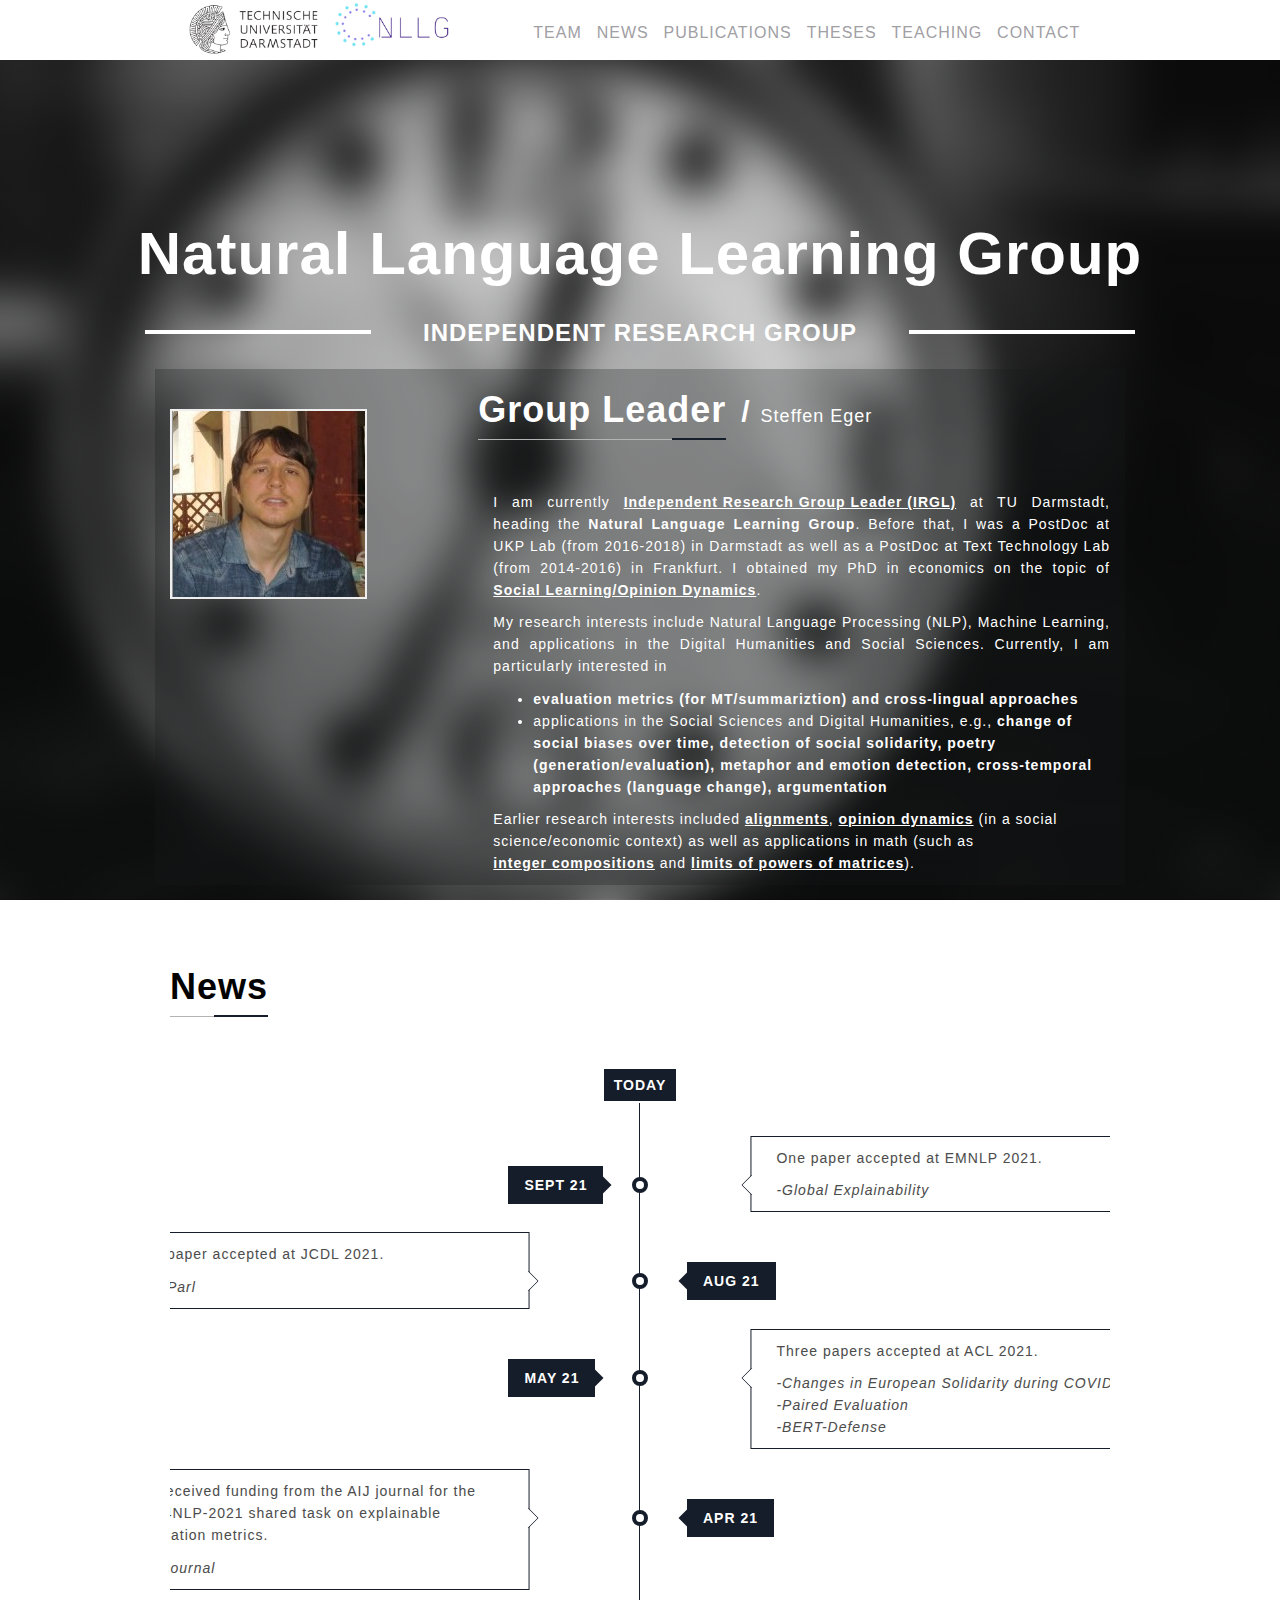
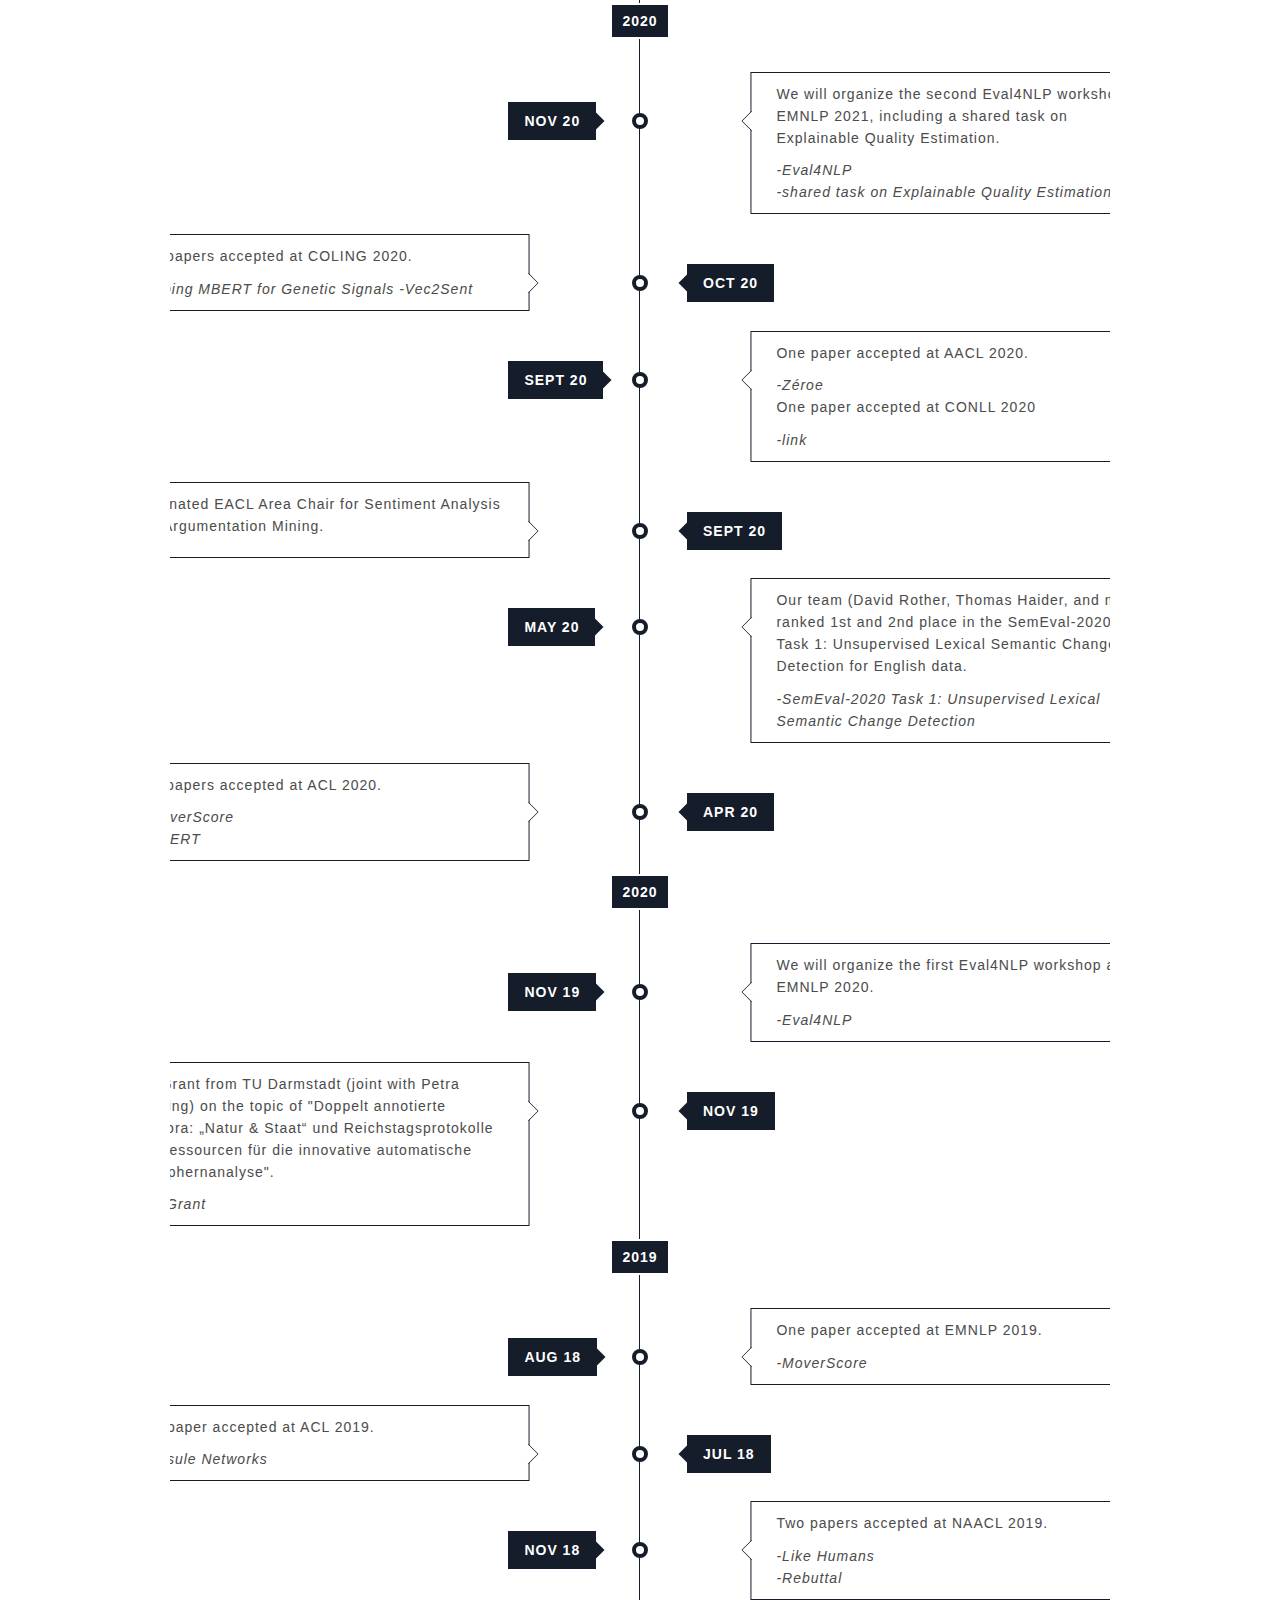
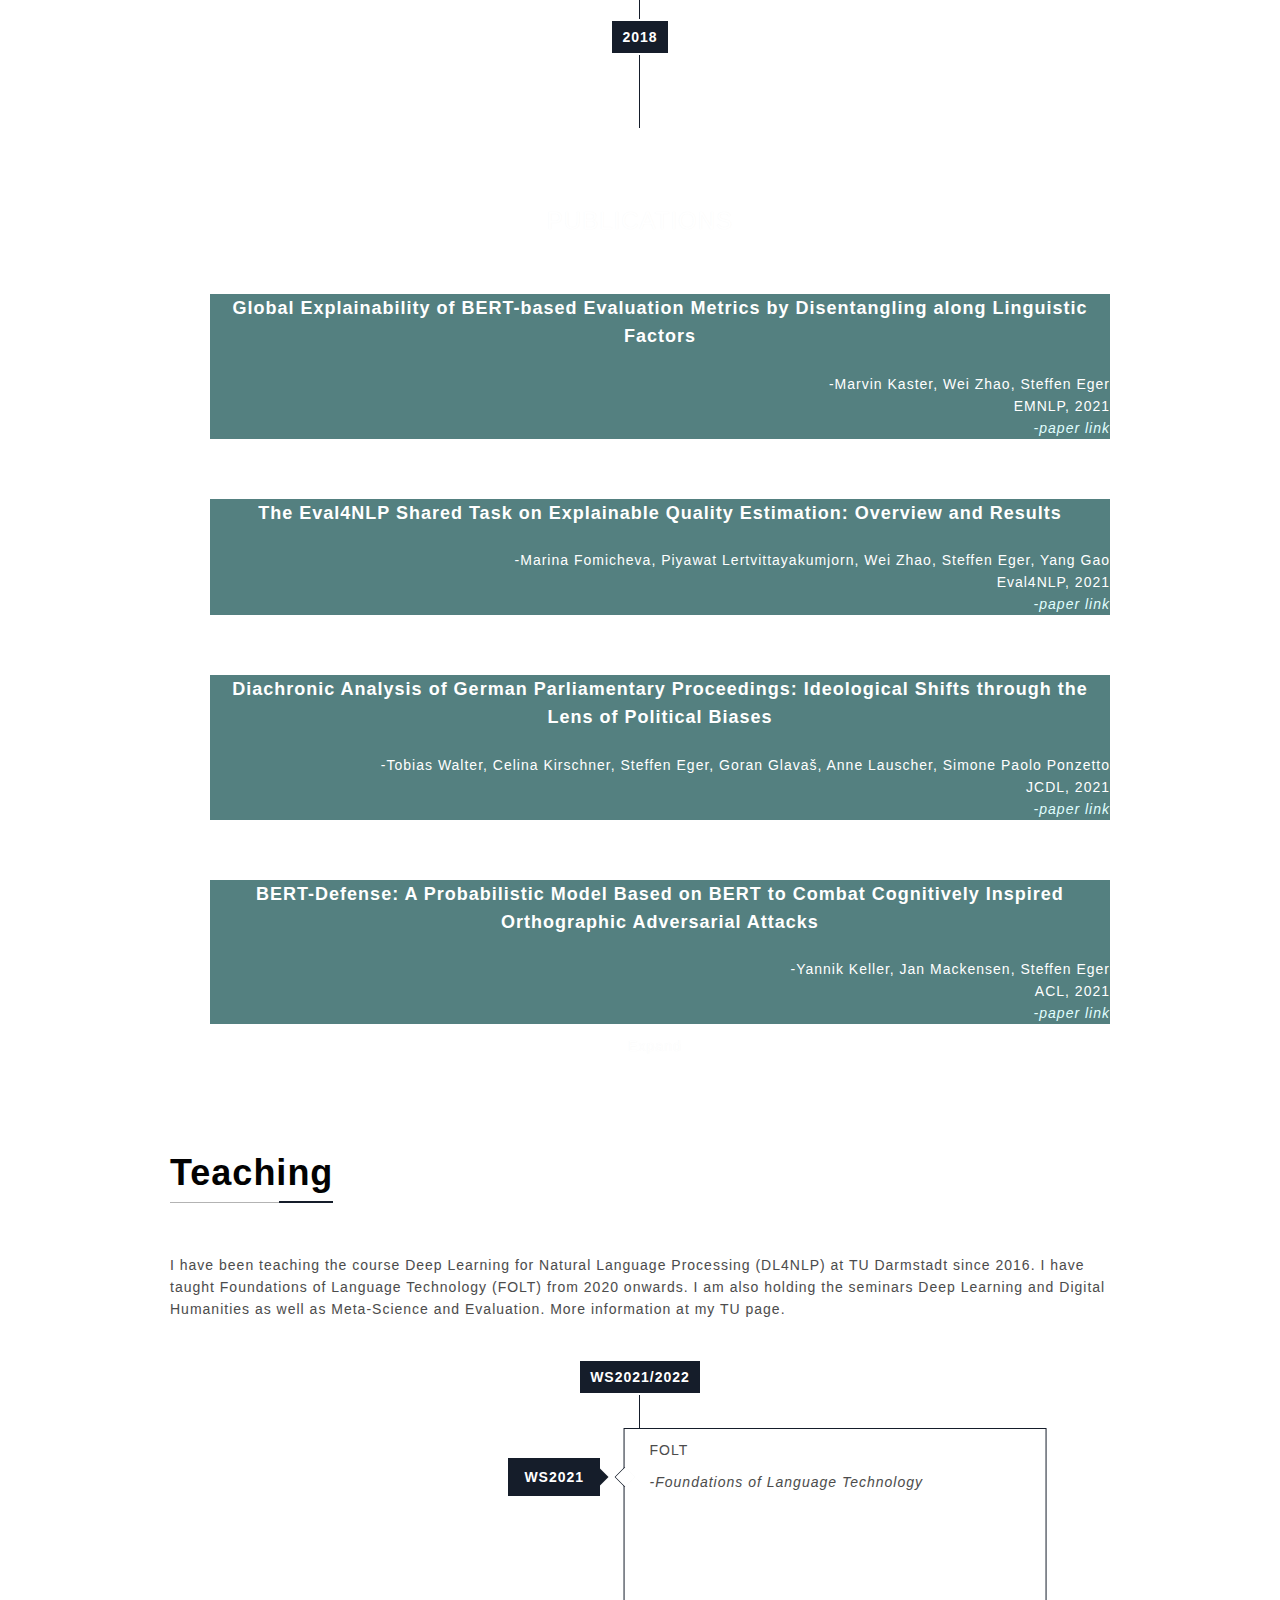
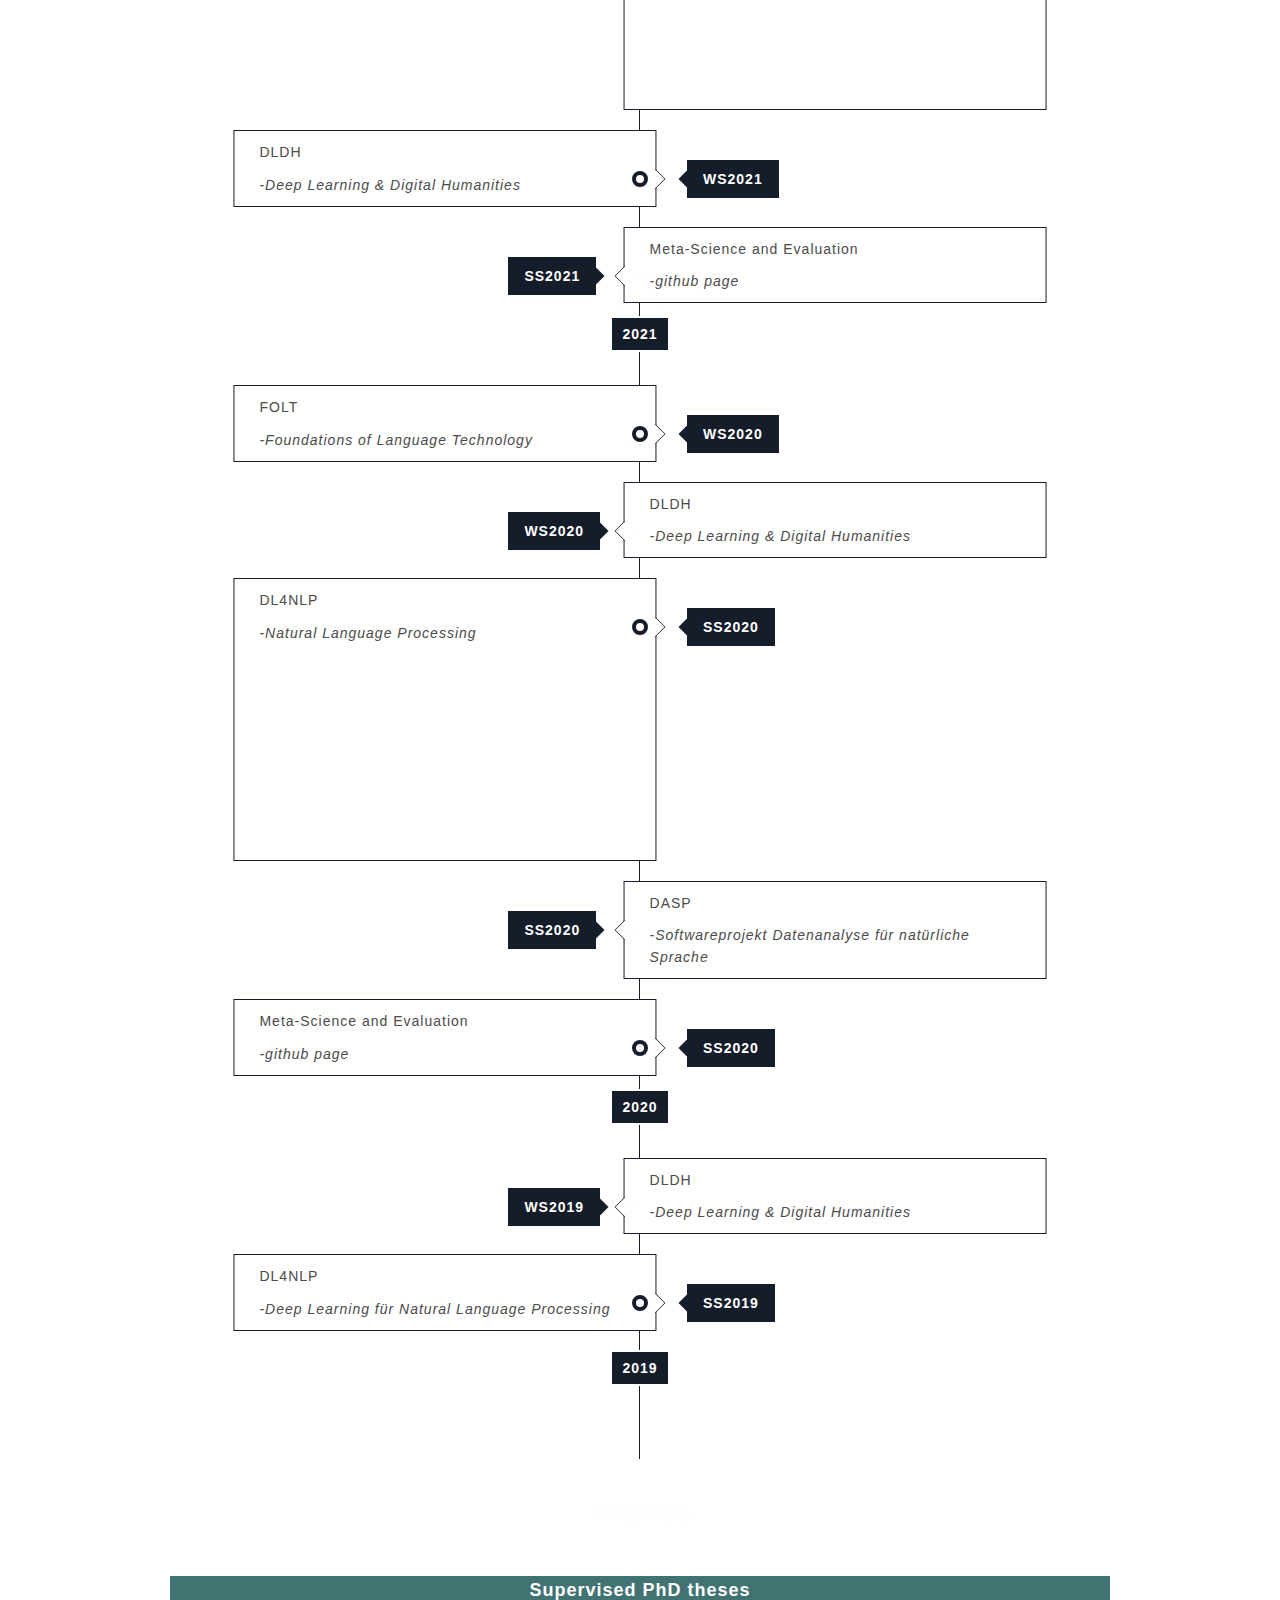
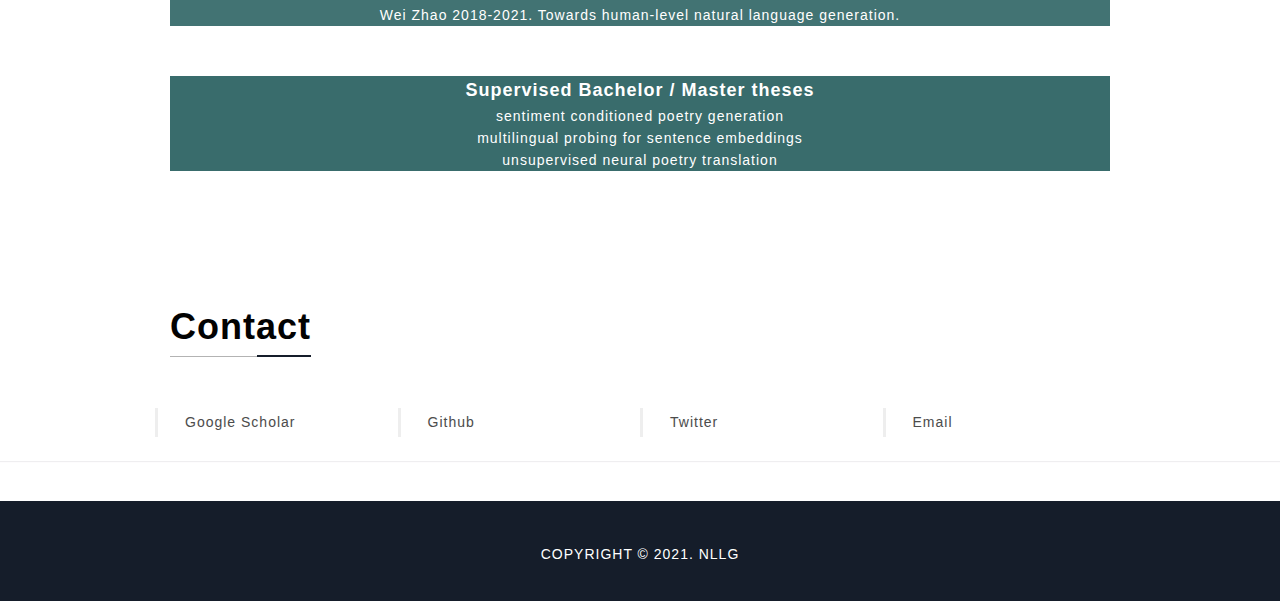
==== commit 9959397f: "final" ====
--- a/web1/index.html
+++ b/web1/index.html
@@ -274,7 +274,7 @@
                             EMNLP, 2021
                         </span>
                             <span class="link">
-                            <a href="https://aclanthology.org/N19-1129/">-<em>paper link</em>
+                            <a href="https://arxiv.org/pdf/2110.04399.pdf">-<em>paper link</em>
                         </span>
                             </a>
                         </div>
@@ -292,7 +292,7 @@
                             Eval4NLP, 2021
                         </span>
                             <span class="link">
-                            <a href="https://aclanthology.org/N19-1129/">-<em>paper link</em>
+                            <a href="https://arxiv.org/abs/2110.04392">-<em>paper link</em>
                         </span>
                             </a>
                         </div>
@@ -309,7 +309,7 @@
                             JCDL, 2021
                         </span>
                             <span class="link">
-                            <a href="https://aclanthology.org/N19-1129/">-<em>paper link</em>
+                            <a href="https://arxiv.org/abs/2108.06295">-<em>paper link</em>
                             </a>
                         </span>
                         </div>
@@ -326,7 +326,7 @@
                                 ACL, 2021
                             </span>
                             <span class="link">
-                                <a href="https://aclanthology.org/N19-1129/">-<em>paper link</em>
+                                <a href="https://aclanthology.org/2021.findings-acl.141/">-<em>paper link</em>
                                 </a>
                             </span>
                         </div>
@@ -354,7 +354,7 @@
                                         ACL, 2021
                                 </span>
                                     <span class="link">
-                                        <a href="https://aclanthology.org/N19-1129/">-<em>paper link</em>
+                                        <a href="https://aclanthology.org/2021.acl-long.179/">-<em>paper link</em>
                                         </a>
                                 </span>
                                 </div>
@@ -371,7 +371,7 @@
                                         ACL, 2021
                                 </span>
                                     <span class="link">
-                                        <a href="https://aclanthology.org/N19-1129/">-<em>paper link</em>
+                                        <a href="https://aclanthology.org/2021.acl-long.129/">-<em>paper link</em>
                                         </a>
                                 </span>
                                 </div>
@@ -388,7 +388,7 @@
                                     AACL, 2020
                                 </span>
                                     <span class="link">
-                                        <a href="https://aclanthology.org/N19-1129/">-<em>paper link</em>
+                                        <a href="https://aclanthology.org/2020.aacl-main.79/">-<em>paper link</em>
                                         </a>
                                 </span>
                                 </div>
@@ -405,7 +405,7 @@
                                     CONLL, 2020
                                 </span>
                                     <span class="link">
-                                        <a href="https://aclanthology.org/N19-1129/">-<em>paper link</em>
+                                        <a href="https://aclanthology.org/2020.conll-1.8/">-<em>paper link</em>
                                         </a>
                                 </span>
                                 </div>
@@ -422,7 +422,7 @@
                                     ACL, 2020
                                 </span>
                                     <span class="link">
-                                        <a href="https://aclanthology.org/N19-1129/">-<em>paper link</em>
+                                        <a href="https://aclanthology.org/2020.acl-main.151/">-<em>paper link</em>
                                         </a>
                                 </span>
                                 </div>
@@ -439,7 +439,7 @@
                                     ACL, 2020
                                 </span>
                                     <span class="link">
-                                        <a href="https://aclanthology.org/N19-1129/">-<em>paper link</em>
+                                        <a href="https://aclanthology.org/2020.acl-main.124/">-<em>paper link</em>
                                         </a>
                                 </span>
                                 </div>
@@ -456,7 +456,7 @@
                                     LREC, 2020
                                 </span>
                                     <span class="link">
-                                        <a href="https://aclanthology.org/N19-1129/">-<em>paper link</em>
+                                        <a href="https://aclanthology.org/2020.lrec-1.205/">-<em>paper link</em>
                                         </a>
                                 </span>
                                 </div>
@@ -473,7 +473,7 @@
                                     EMNLP, 2019
                                 </span>
                                     <span class="link">
-                                        <a href="https://aclanthology.org/N19-1129/">-<em>paper link</em>
+                                        <a href="https://aclanthology.org/D19-1053/">-<em>paper link</em>
                                         </a>
                                 </span>
                                 </div>
@@ -490,7 +490,7 @@
                                     NAACL, 2019
                                 </span>
                                     <span class="link">
-                                        <a href="https://aclanthology.org/N19-1129/">-<em>paper link</em>
+                                        <a href="https://aclanthology.org/N19-1165/">-<em>paper link</em>
                                         </a>
                                 </span>
                                 </div>
@@ -700,7 +700,7 @@
 
     <footer id="footer" class="page-foot clearfix">
         <div class="container">
-            <p class="copyright">Copyright &copy; 2021.Company name All rights reserved.</p>
+            <p class="copyright">Copyright &copy; 2021.  NLLG</p>
             <!--
                 <ul class="socials">
                     <li>
